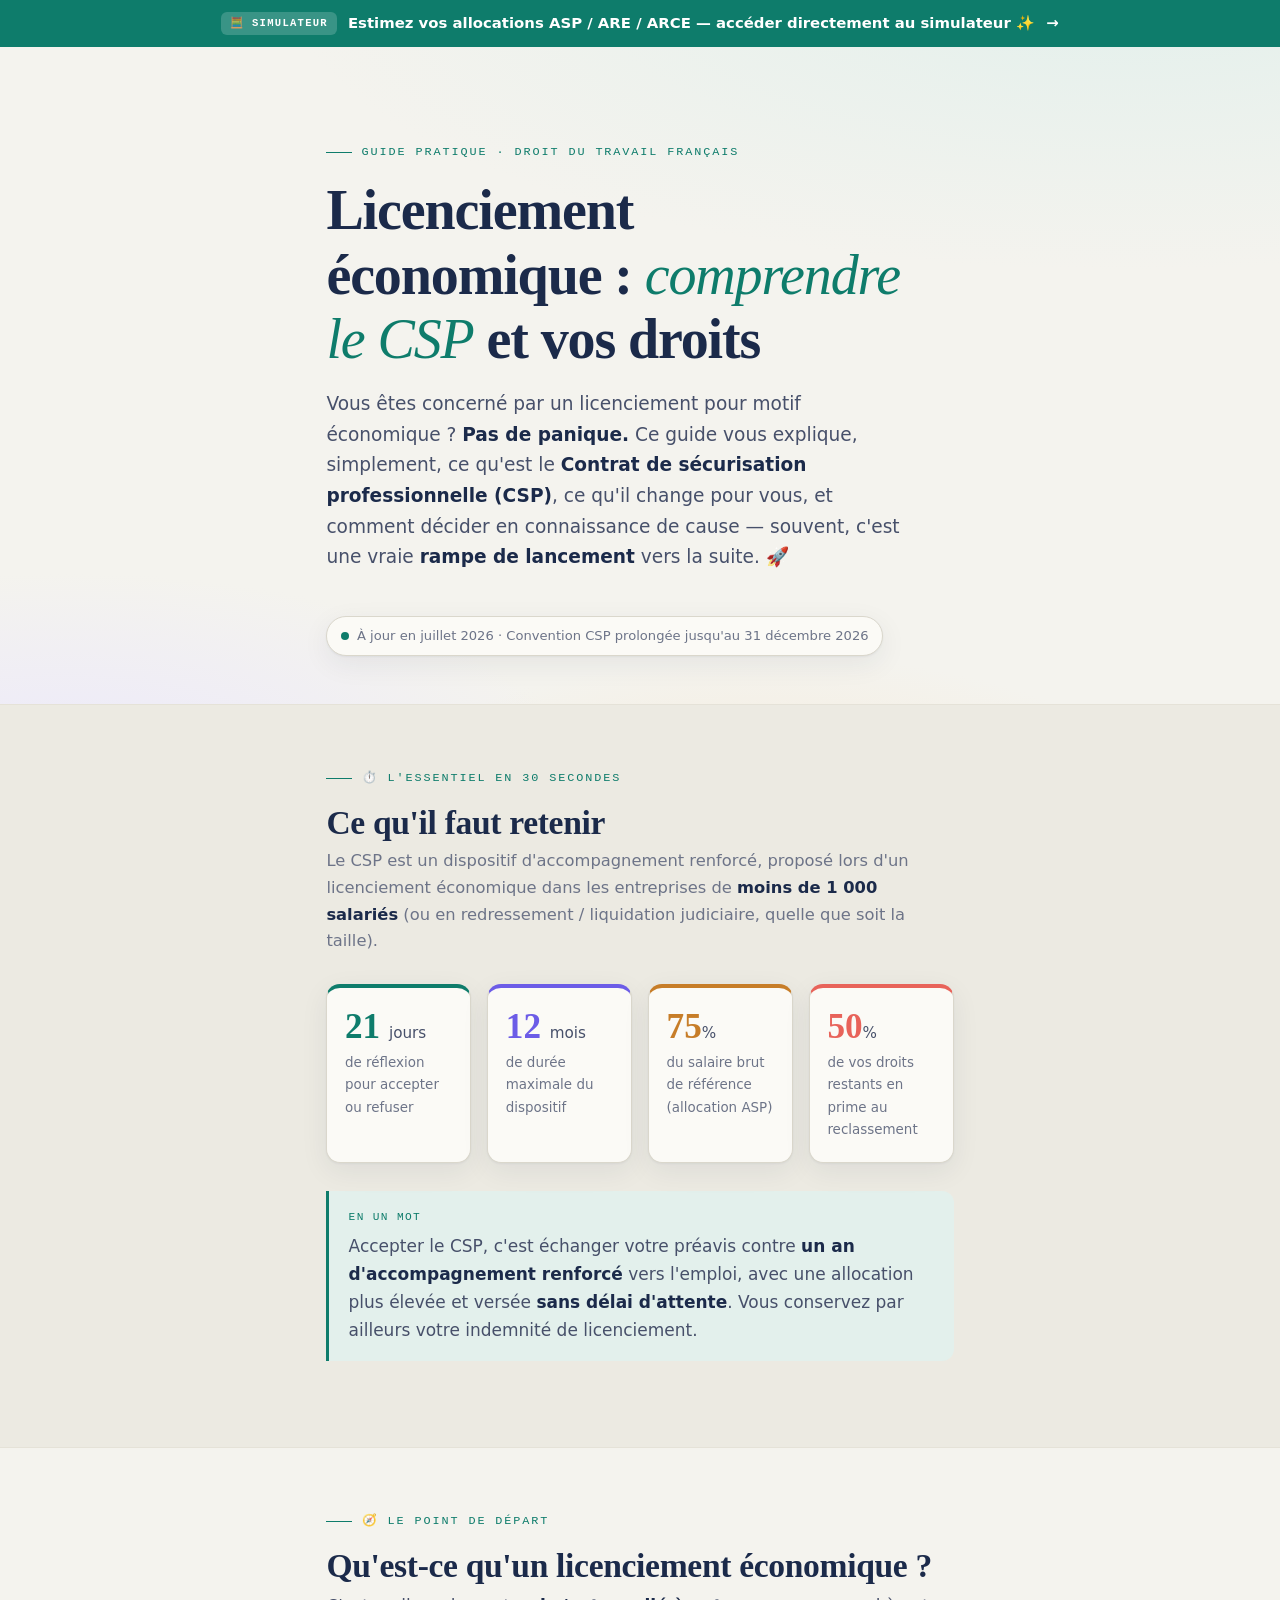
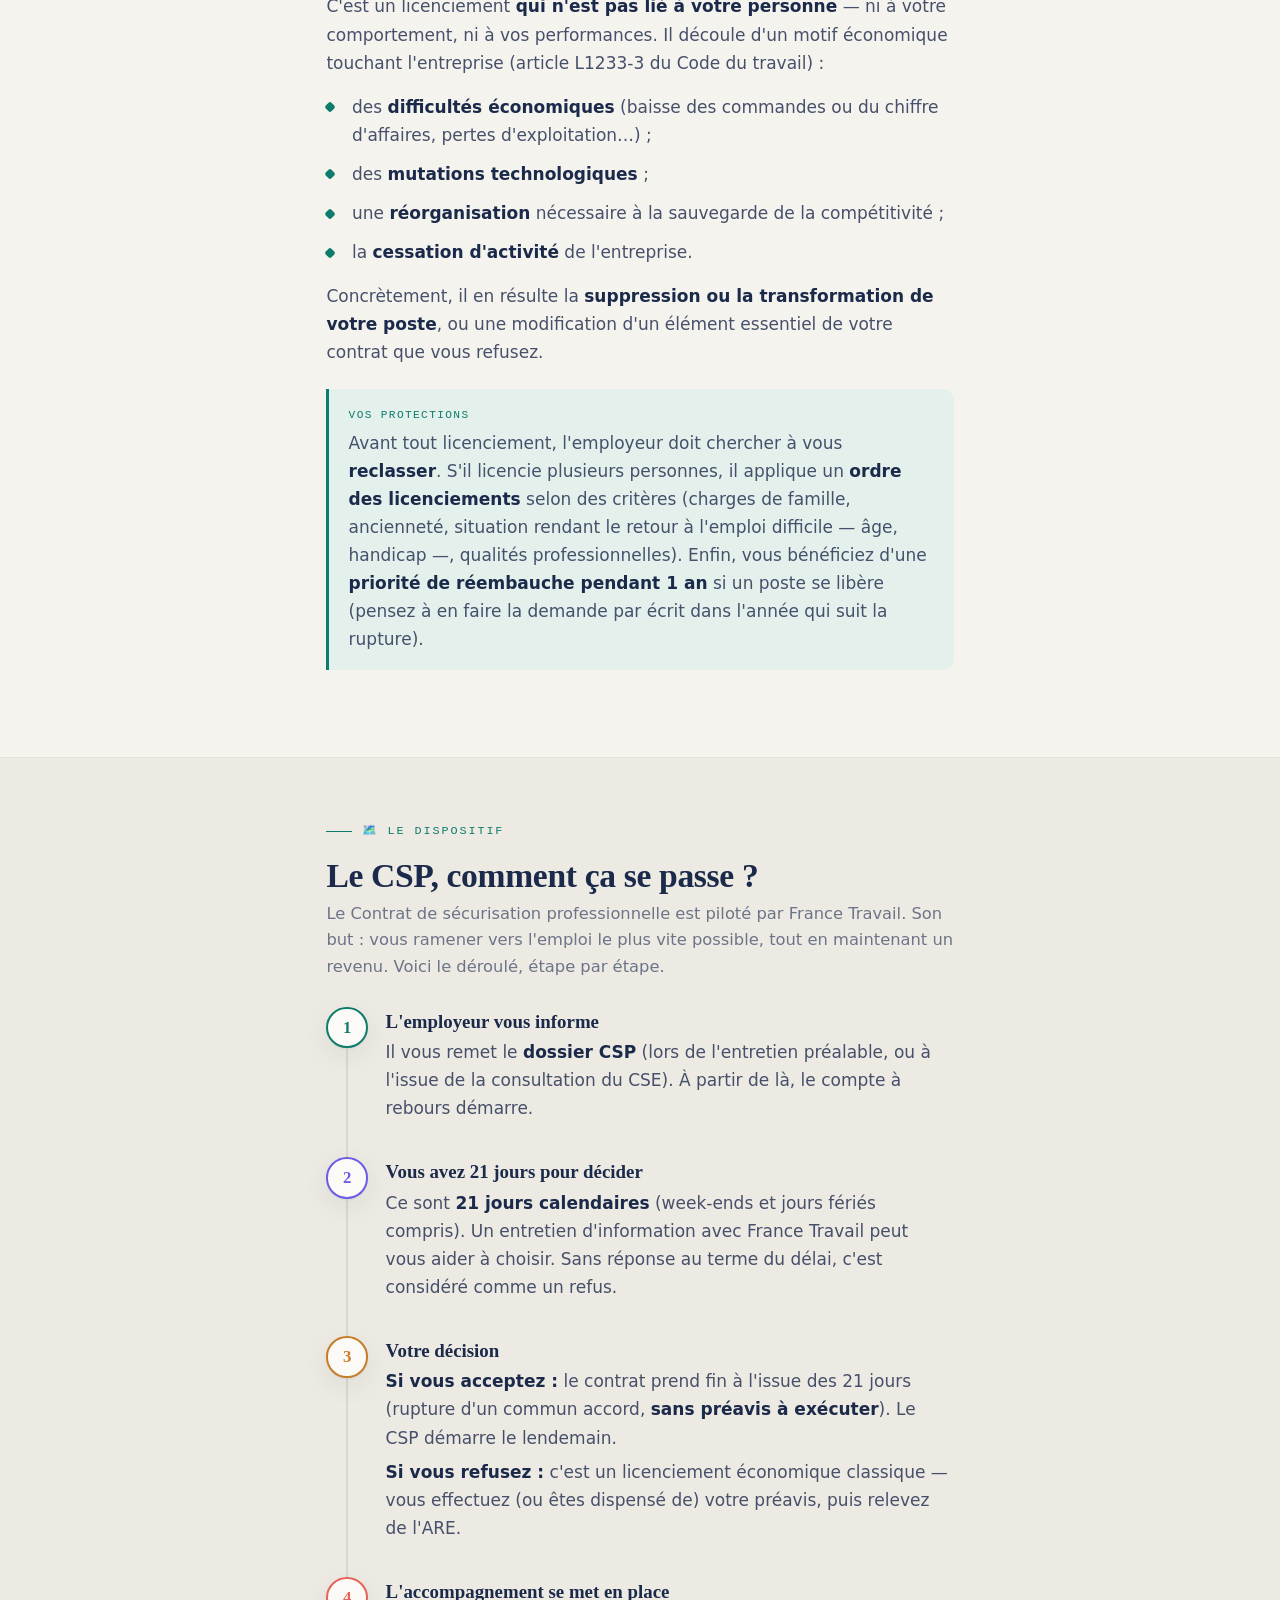
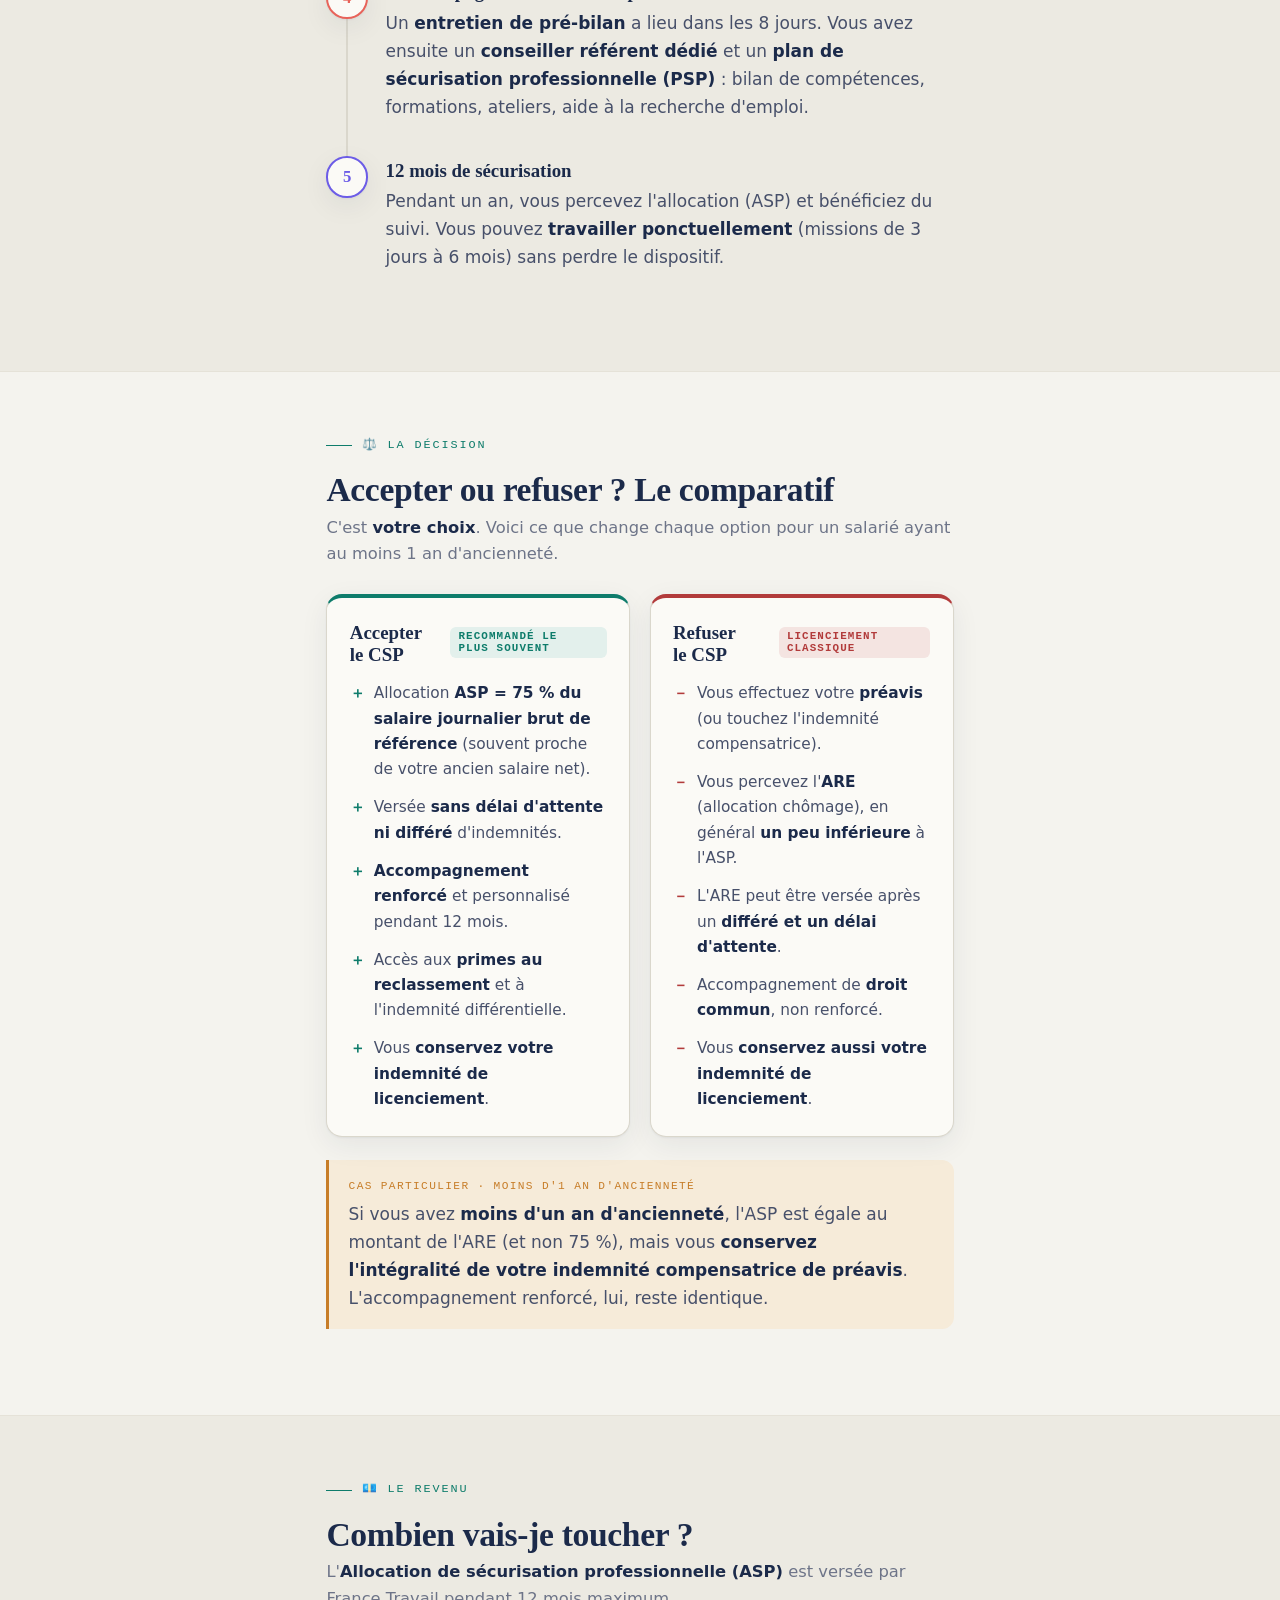
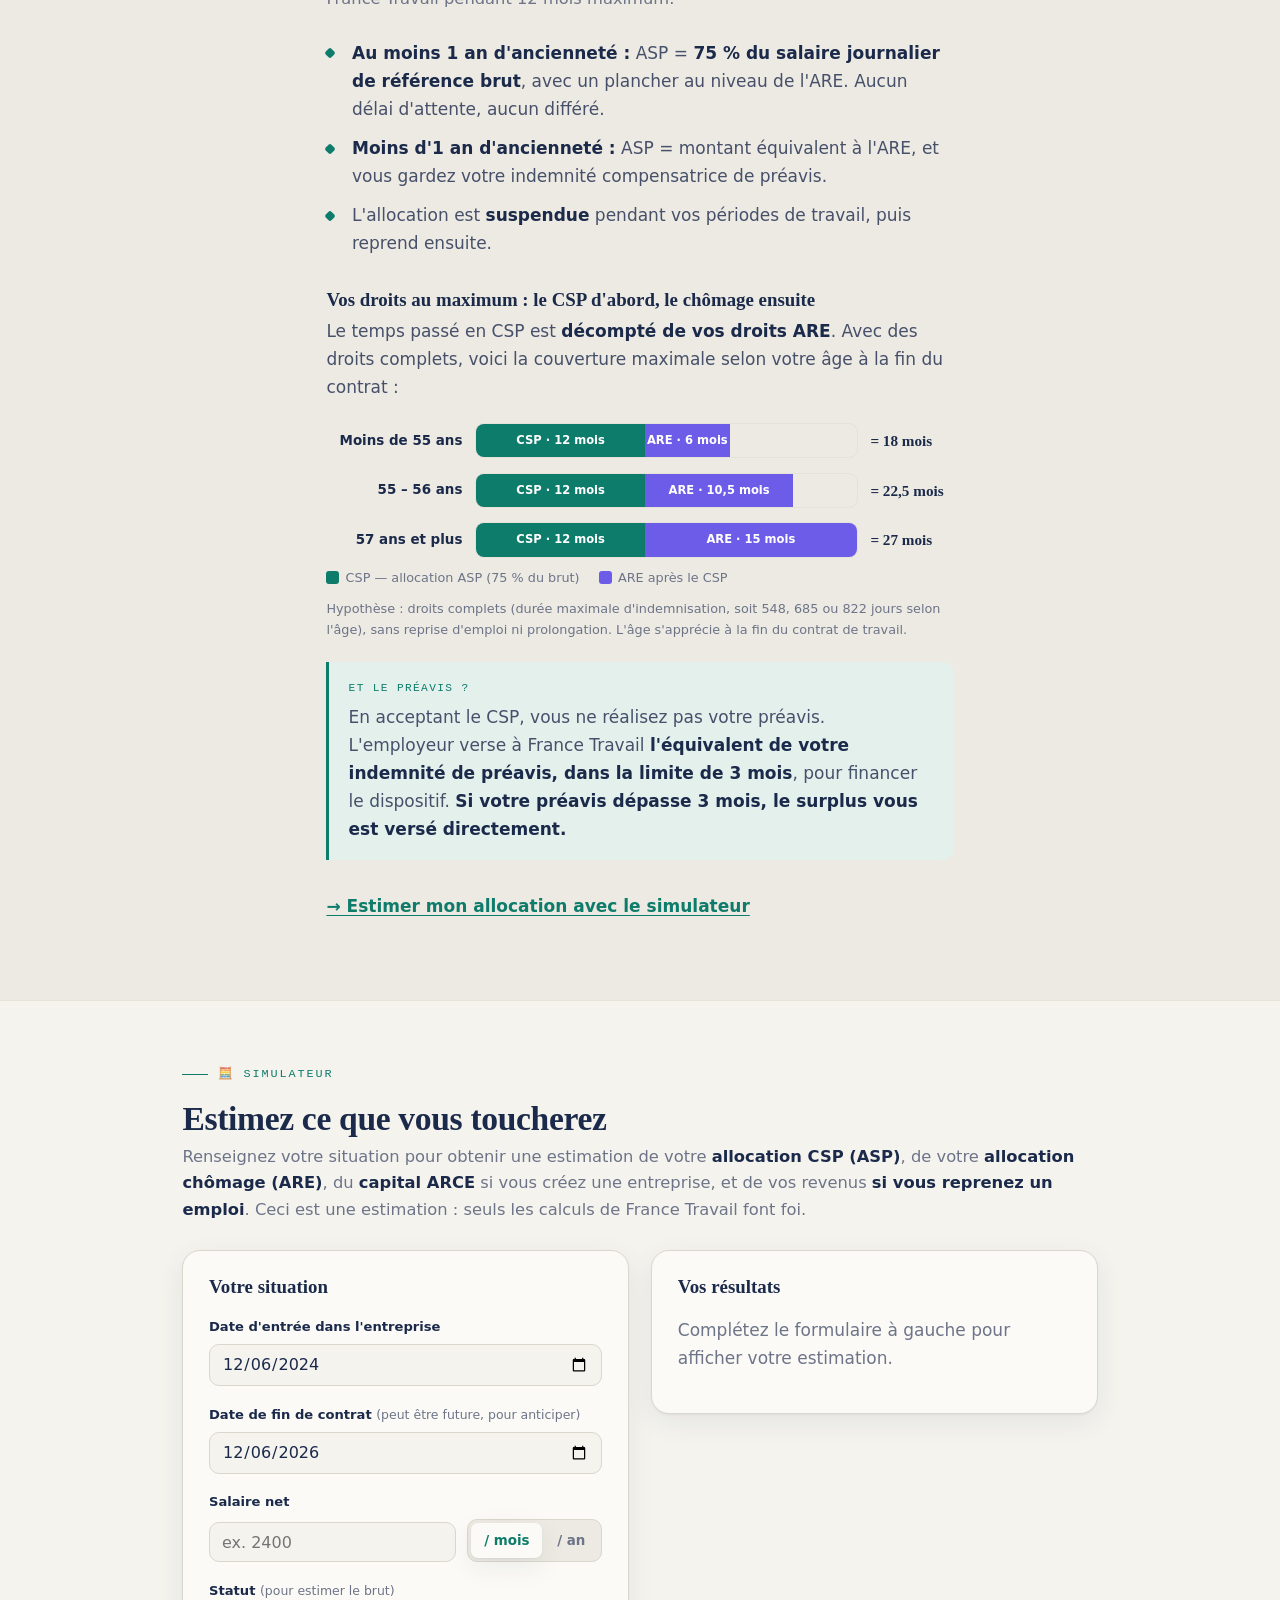
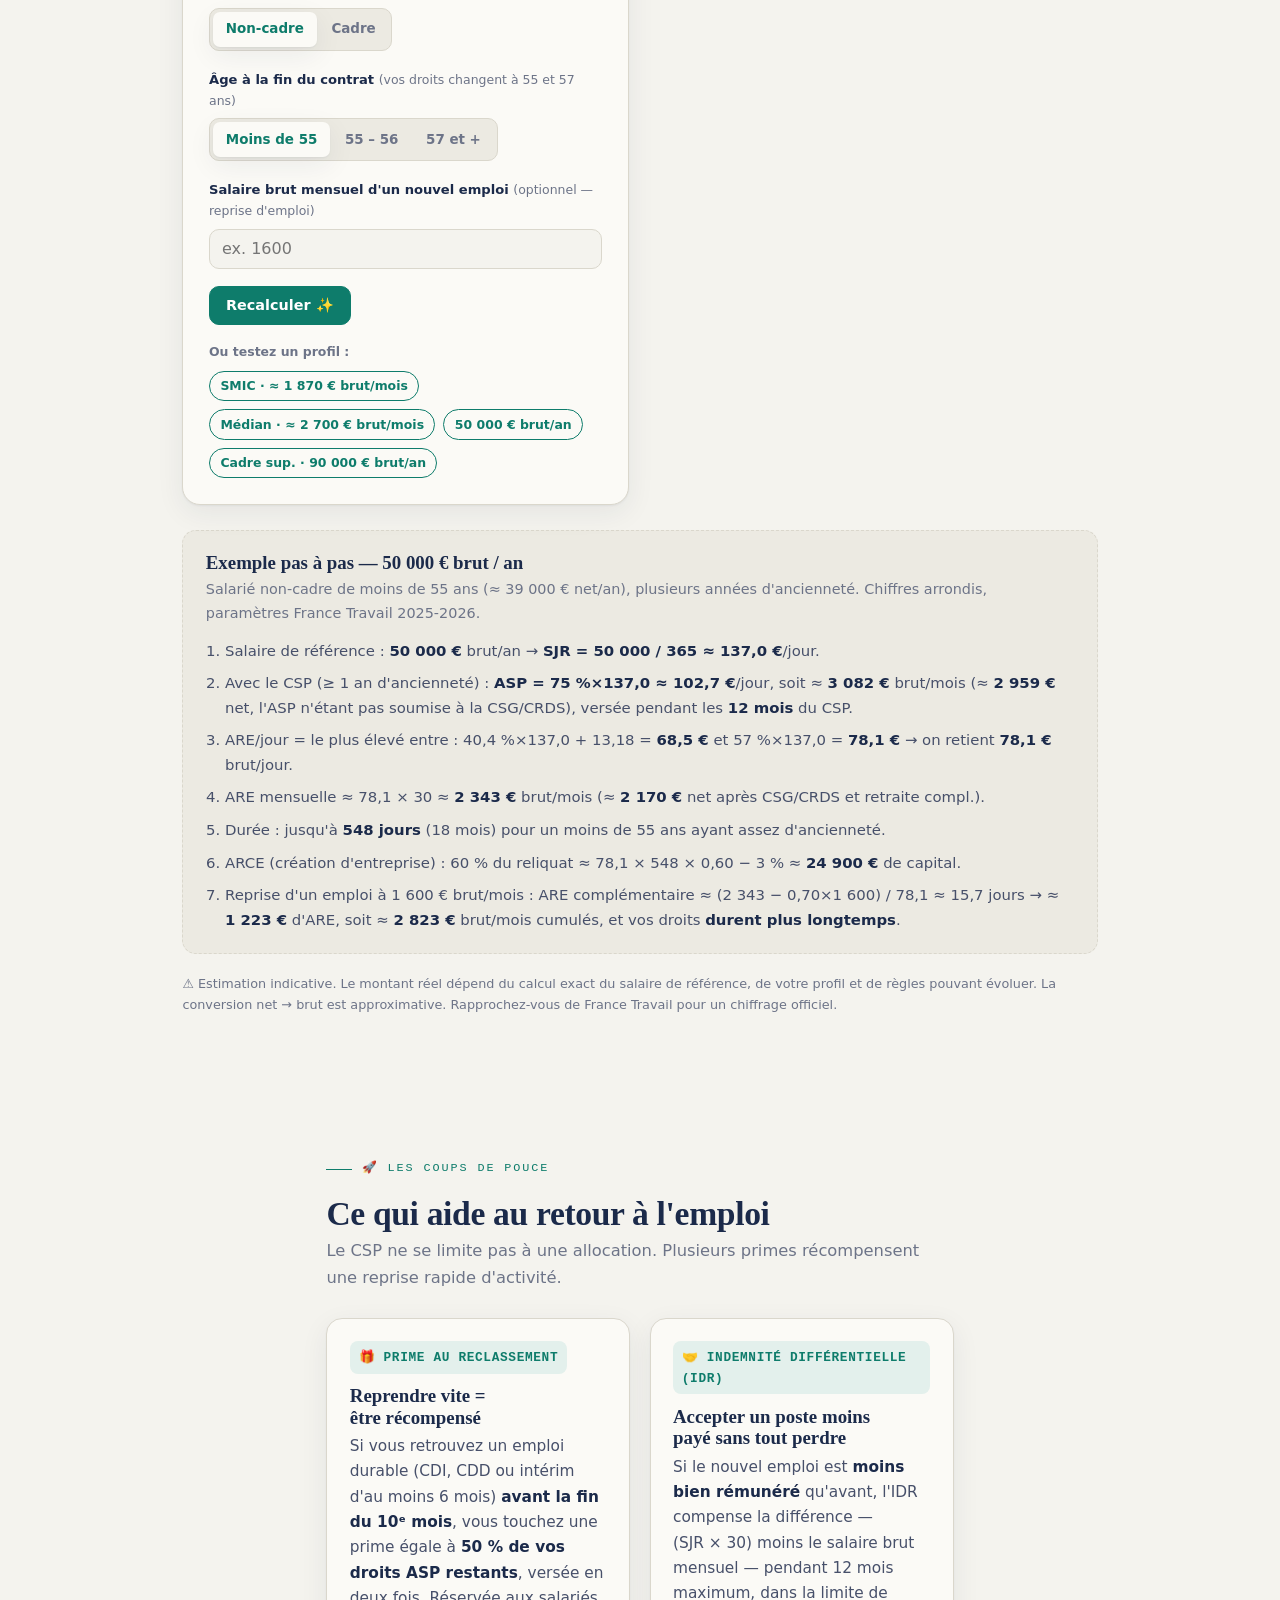
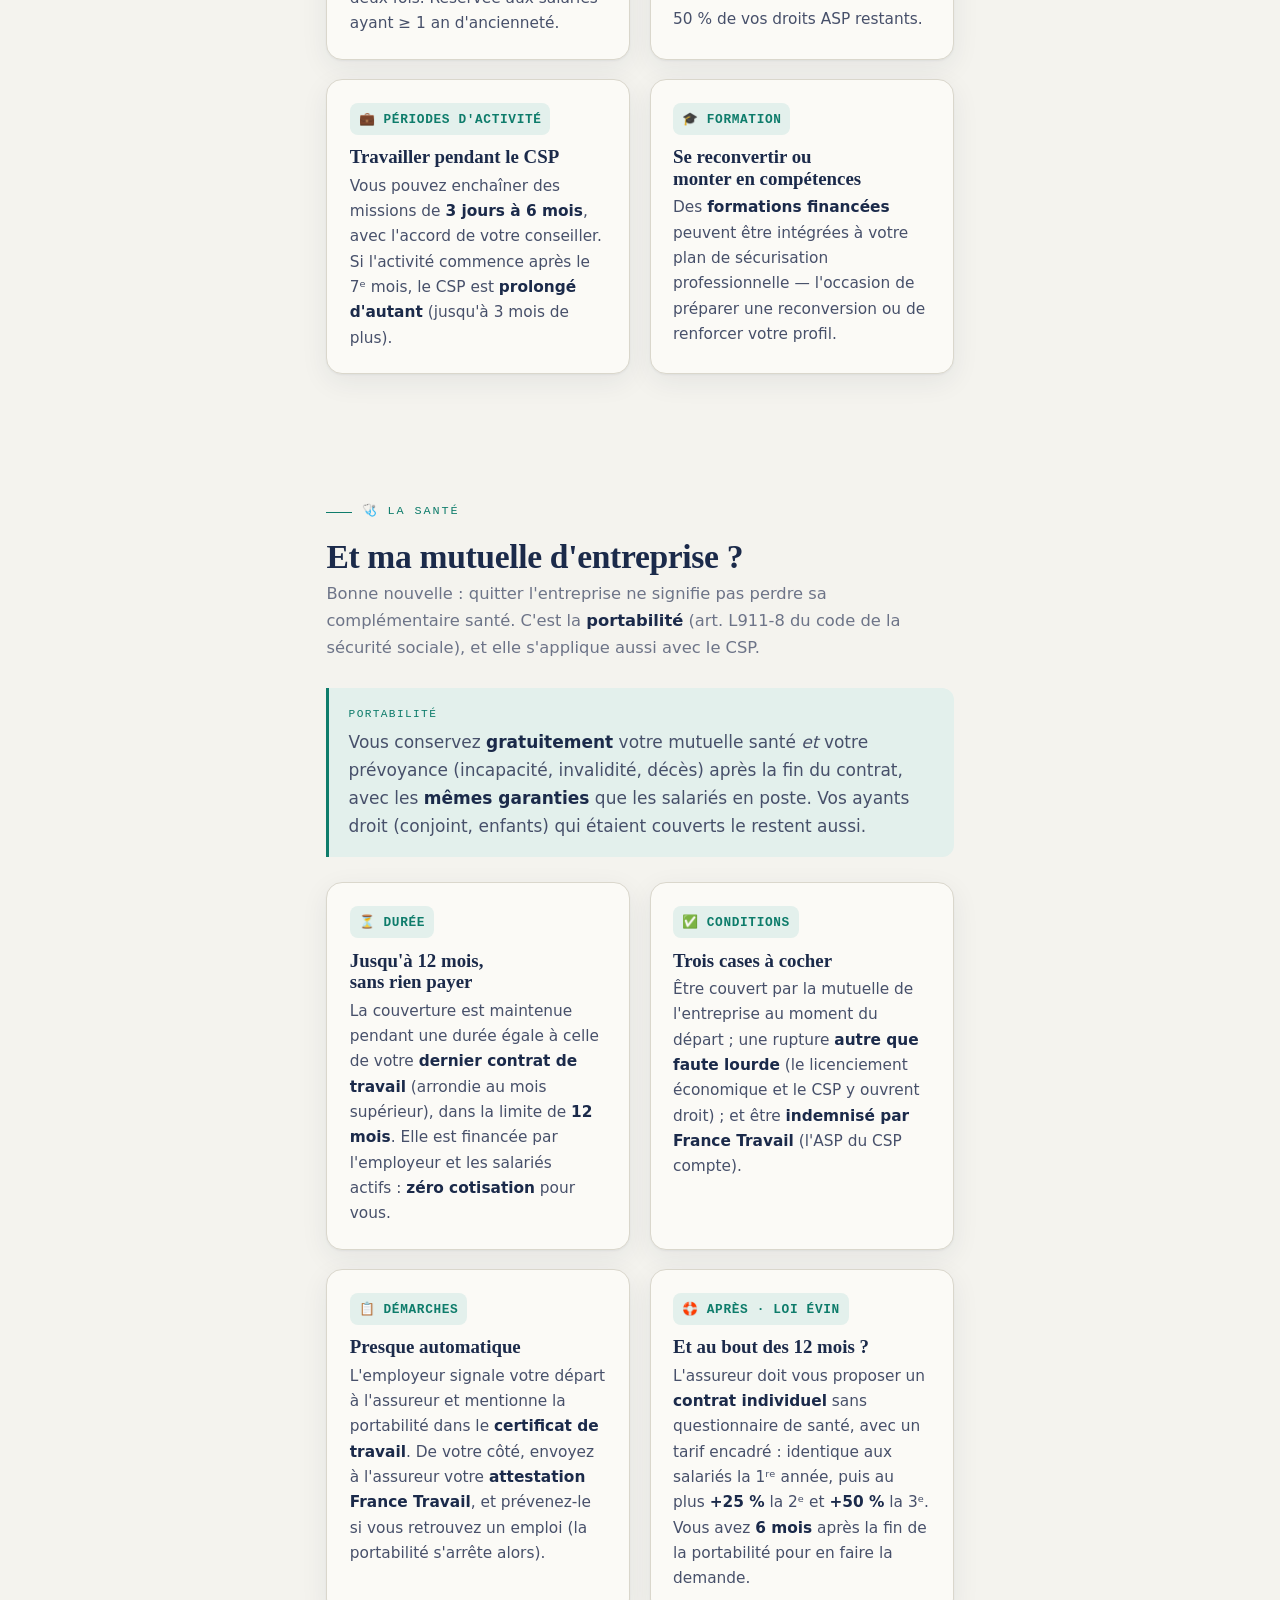
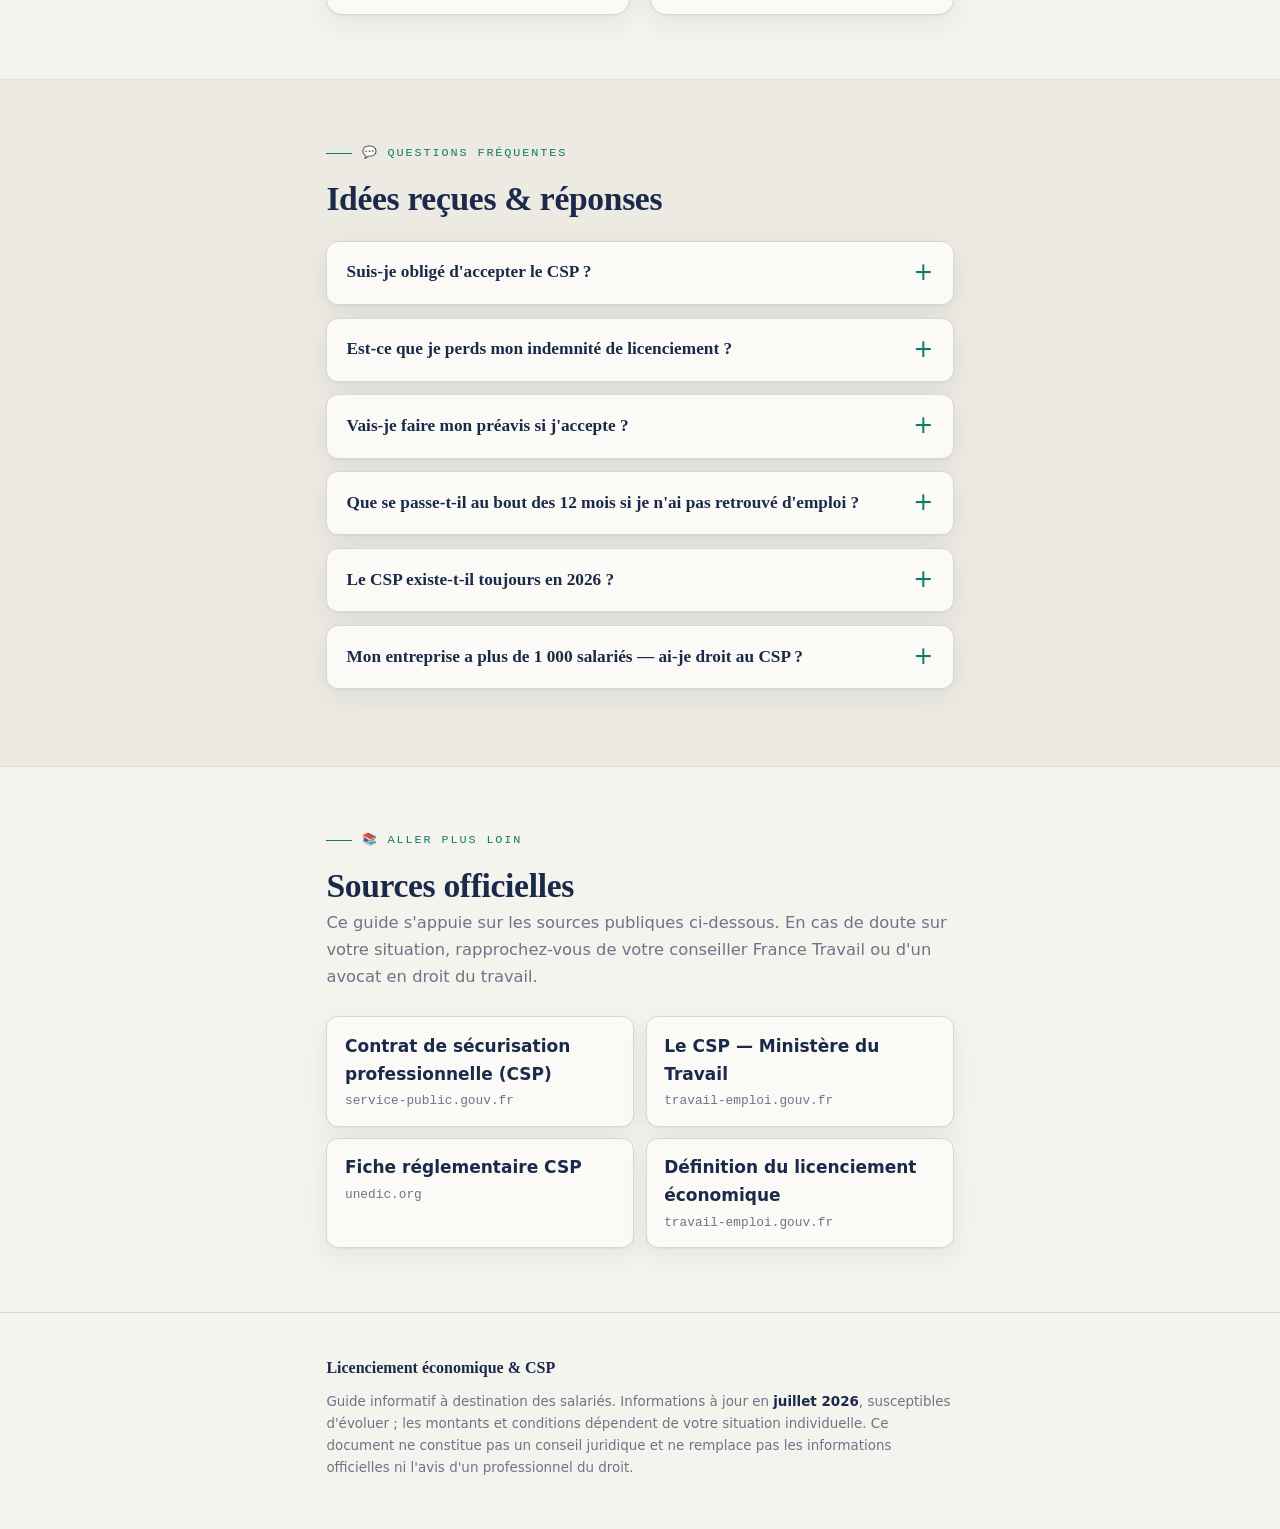
==== index.html @ a8ee0f03 "Mobile version, vertical frieze, age toggle, and input persistence - Proper document skeleton: docty" ====
<!doctype html>
<html lang="fr">
<head>
<meta charset="utf-8">
<meta name="viewport" content="width=device-width, initial-scale=1">
<title>Licenciement économique &amp; CSP — comprendre vos droits, avec simulateur</title>
<meta name="description" content="Guide pratique du licenciement économique et du Contrat de sécurisation professionnelle (CSP) : allocation ASP, ARE, ARCE, mutuelle, aides au reclassement — avec un simulateur gratuit.">
<link rel="icon" href="data:image/svg+xml,<svg xmlns=%22http://www.w3.org/2000/svg%22 viewBox=%220 0 100 100%22><text y=%22.9em%22 font-size=%2290%22>🧭</text></svg>">
<style>
  :root {
    color-scheme: light dark;
    --paper:      #F4F3EE;
    --band:       #ECEAE2;
    --surface:    #FBFAF6;
    --ink:        #1B2A4A;
    --ink-soft:   #47506A;
    --muted:      #6D7488;
    --line:       #DAD7CC;
    --line-soft:  #E5E2D8;
    --teal:       #0E7C6B;
    --teal-tint:  #E3F0EC;
    --amber:      #C77D28;
    --amber-tint: #F6EBD9;
    --red:        #B23B3B;
    --red-tint:   #F4E4E1;
    --violet:     #6C5CE7;
    --violet-tint:#ECE9FB;
    --coral:      #E8635A;
    --coral-tint: #FBE7E3;
    --shadow:     0 1px 2px rgba(27,42,74,.05), 0 8px 28px rgba(27,42,74,.07);

    --serif: Georgia, "Iowan Old Style", "Palatino Linotype", "Times New Roman", serif;
    --sans:  system-ui, -apple-system, "Segoe UI", Roboto, Helvetica, Arial, sans-serif;
    --mono:  ui-monospace, "SF Mono", "Cascadia Mono", "Roboto Mono", Menlo, Consolas, monospace;

    --measure: 42rem;
    --wide: 60rem;
  }

  @media (prefers-color-scheme: dark) {
    :root {
      --paper:      #0F141D;
      --band:       #141B26;
      --surface:    #182231;
      --ink:        #ECEEF3;
      --ink-soft:   #B9C0CE;
      --muted:      #8A93A6;
      --line:       #29323F;
      --line-soft:  #222A36;
      --teal:       #45B8A2;
      --teal-tint:  #12241F;
      --amber:      #E0A24A;
      --amber-tint: #2A2114;
      --red:        #E07B72;
      --red-tint:   #2A1817;
      --violet:     #9D8FF2;
      --violet-tint:#221E33;
      --coral:      #F08A80;
      --coral-tint: #2E1A18;
      --shadow:     0 1px 2px rgba(0,0,0,.3), 0 10px 30px rgba(0,0,0,.35);
    }
  }
  :root[data-theme="light"] {
    color-scheme: light;
    --paper:#F4F3EE; --band:#ECEAE2; --surface:#FBFAF6;
    --ink:#1B2A4A; --ink-soft:#47506A; --muted:#6D7488;
    --line:#DAD7CC; --line-soft:#E5E2D8;
    --teal:#0E7C6B; --teal-tint:#E3F0EC;
    --amber:#C77D28; --amber-tint:#F6EBD9;
    --red:#B23B3B; --red-tint:#F4E4E1;
    --violet:#6C5CE7; --violet-tint:#ECE9FB;
    --coral:#E8635A; --coral-tint:#FBE7E3;
    --shadow:0 1px 2px rgba(27,42,74,.05), 0 8px 28px rgba(27,42,74,.07);
  }
  :root[data-theme="dark"] {
    color-scheme: dark;
    --paper:#0F141D; --band:#141B26; --surface:#182231;
    --ink:#ECEEF3; --ink-soft:#B9C0CE; --muted:#8A93A6;
    --line:#29323F; --line-soft:#222A36;
    --teal:#45B8A2; --teal-tint:#12241F;
    --amber:#E0A24A; --amber-tint:#2A2114;
    --red:#E07B72; --red-tint:#2A1817;
    --violet:#9D8FF2; --violet-tint:#221E33;
    --coral:#F08A80; --coral-tint:#2E1A18;
    --shadow:0 1px 2px rgba(0,0,0,.3), 0 10px 30px rgba(0,0,0,.35);
  }

  * { box-sizing: border-box; }
  [hidden] { display: none !important; }
  body {
    margin: 0;
    background: var(--paper);
    color: var(--ink);
    font-family: var(--sans);
    font-size: 17px;
    line-height: 1.65;
    -webkit-font-smoothing: antialiased;
    text-rendering: optimizeLegibility;
  }
  ::selection { background: var(--teal); color: #fff; }

  .wrap { max-width: var(--measure); margin-inline: auto; padding-inline: 1.4rem; }
  .wrap-wide { max-width: var(--wide); margin-inline: auto; padding-inline: 1.4rem; }

  section { padding-block: clamp(2.4rem, 6vw, 4rem); }
  .band { background: var(--band); border-block: 1px solid var(--line-soft); }

  h1, h2, h3 { font-family: var(--serif); font-weight: 600; line-height: 1.15; text-wrap: balance; color: var(--ink); }
  h2 { font-size: clamp(1.5rem, 3.6vw, 2.1rem); margin: 0 0 .4rem; letter-spacing: -.01em; }
  h3 { font-size: 1.18rem; margin: 0 0 .35rem; }
  p { margin: 0 0 1rem; color: var(--ink-soft); }
  a { color: var(--teal); text-underline-offset: 3px; text-decoration-thickness: 1px; }
  a:focus-visible, .tile:focus-visible { outline: 2px solid var(--teal); outline-offset: 3px; border-radius: 3px; }
  strong { color: var(--ink); font-weight: 650; }

  .eyebrow {
    font-family: var(--mono);
    font-size: .74rem;
    letter-spacing: .16em;
    text-transform: uppercase;
    color: var(--teal);
    margin: 0 0 1rem;
    display: flex; align-items: center; gap: .6rem;
  }
  .eyebrow::before { content: ""; width: 1.6rem; height: 1px; background: var(--teal); }
  .lede-eyebrow { justify-content: flex-start; }
  h2 + .sub { color: var(--muted); font-size: 1.02rem; margin-top: -.1rem; margin-bottom: 1.6rem; }

  /* ---------- HERO ---------- */
  header.hero {
    padding-block: clamp(3rem, 9vw, 6rem) clamp(2rem, 5vw, 3rem);
    background:
      radial-gradient(120% 80% at 88% -10%, var(--teal-tint) 0%, transparent 55%),
      radial-gradient(80% 60% at 5% 110%, var(--violet-tint) 0%, transparent 50%),
      radial-gradient(60% 50% at 60% 120%, var(--amber-tint) 0%, transparent 55%),
      var(--paper);
  }
  .hero h1 {
    font-size: clamp(2.1rem, 6.2vw, 3.5rem);
    letter-spacing: -.02em;
    margin: 0 0 1.1rem;
  }
  .hero .kicker {
    font-family: var(--serif); font-style: italic; color: var(--teal); font-weight: 400;
  }
  .hero p.intro { font-size: 1.16rem; color: var(--ink-soft); max-width: 36rem; }
  .stamp {
    display: inline-flex; align-items: center; gap: .5rem;
    margin-top: 1.7rem; padding: .5rem .85rem;
    background: var(--surface); border: 1px solid var(--line);
    border-radius: 999px; font-size: .82rem; color: var(--muted);
    box-shadow: var(--shadow);
  }
  .stamp .dot { width: .5rem; height: .5rem; border-radius: 50%; background: var(--teal); flex: none; }

  /* ---------- NUMBER TILES ---------- */
  .tiles { display: grid; grid-template-columns: repeat(4, 1fr); gap: 1rem; margin-top: 1.8rem; }
  .tile {
    background: var(--surface); border: 1px solid var(--line);
    border-radius: 14px; padding: 1.3rem 1.1rem; box-shadow: var(--shadow);
    border-top: 4px solid var(--teal);
    transition: transform .18s ease;
  }
  .tile:hover { transform: translateY(-4px) rotate(-.4deg); }
  .tiles .tile:nth-child(2) { border-top-color: var(--violet); }
  .tiles .tile:nth-child(3) { border-top-color: var(--amber); }
  .tiles .tile:nth-child(4) { border-top-color: var(--coral); }
  .tiles .tile:nth-child(2) .num { color: var(--violet); }
  .tiles .tile:nth-child(3) .num { color: var(--amber); }
  .tiles .tile:nth-child(4) .num { color: var(--coral); }
  .tile .num {
    font-family: var(--serif); font-weight: 600;
    font-size: clamp(1.7rem, 4vw, 2.2rem); color: var(--teal);
    font-variant-numeric: tabular-nums; line-height: 1;
  }
  .tile .num small { font-size: .95rem; color: var(--ink-soft); font-family: var(--sans); font-weight: 500; }
  .tile .lbl { font-size: .84rem; color: var(--muted); margin-top: .5rem; }

  /* ---------- DEFINITION / CALLOUTS ---------- */
  .callout {
    border-left: 3px solid var(--teal);
    background: var(--teal-tint);
    padding: 1.05rem 1.2rem; border-radius: 0 12px 12px 0;
    margin: 1.4rem 0;
  }
  .callout.warn { border-color: var(--amber); background: var(--amber-tint); }
  .callout p:last-child { margin-bottom: 0; }
  .callout .tag {
    font-family: var(--mono); font-size: .7rem; letter-spacing: .12em; text-transform: uppercase;
    color: var(--teal); display: block; margin-bottom: .3rem;
  }
  .callout.warn .tag { color: var(--amber); }

  ul.clean { list-style: none; padding: 0; margin: 1rem 0; display: grid; gap: .7rem; }
  ul.clean li { position: relative; padding-left: 1.6rem; color: var(--ink-soft); }
  ul.clean li::before {
    content: ""; position: absolute; left: 0; top: .62em;
    width: .5rem; height: .5rem; border-radius: 2px; background: var(--teal); transform: rotate(45deg);
  }

  /* ---------- TIMELINE ---------- */
  .timeline { display: grid; gap: 0; margin-top: 1.6rem; }
  .step {
    display: grid; grid-template-columns: 2.6rem 1fr; gap: 1.1rem;
    position: relative; padding-bottom: 1.8rem;
  }
  .step:not(:last-child)::before {
    content: ""; position: absolute; left: 1.3rem; top: 2.6rem; bottom: -.2rem;
    width: 2px; background: var(--line); transform: translateX(-1px);
  }
  .step .marker {
    width: 2.6rem; height: 2.6rem; border-radius: 50%;
    background: var(--surface); border: 2px solid var(--teal); color: var(--teal);
    display: grid; place-items: center; font-family: var(--serif); font-weight: 600; font-size: 1.05rem;
    z-index: 1; box-shadow: var(--shadow);
    transition: transform .18s ease;
  }
  .step:hover .marker { transform: scale(1.12); }
  .timeline .step:nth-child(2) .marker { border-color: var(--violet); color: var(--violet); }
  .timeline .step:nth-child(3) .marker { border-color: var(--amber); color: var(--amber); }
  .timeline .step:nth-child(4) .marker { border-color: var(--coral); color: var(--coral); }
  .timeline .step:nth-child(5) .marker { border-color: var(--violet); color: var(--violet); }
  .step .body h3 { margin-top: .25rem; }
  .step .body p { margin-bottom: .4rem; }

  /* ---------- COMPARE ---------- */
  .compare { display: grid; grid-template-columns: 1fr 1fr; gap: 1.2rem; margin-top: 1.6rem; }
  .card {
    background: var(--surface); border: 1px solid var(--line); border-radius: 16px;
    padding: 1.5rem 1.4rem; box-shadow: var(--shadow);
  }
  .card.accept { border-top: 4px solid var(--teal); }
  .card.refuse { border-top: 4px solid var(--red); }
  .card h3 { display: flex; align-items: baseline; gap: .5rem; }
  .card h3 .badge {
    font-family: var(--mono); font-size: .68rem; letter-spacing: .1em; text-transform: uppercase;
    padding: .2rem .5rem; border-radius: 6px;
  }
  .accept h3 .badge { background: var(--teal-tint); color: var(--teal); }
  .refuse h3 .badge { background: var(--red-tint); color: var(--red); }
  .card ul { list-style: none; padding: 0; margin: 1rem 0 0; display: grid; gap: .8rem; }
  .card li { position: relative; padding-left: 1.5rem; font-size: .96rem; color: var(--ink-soft); }
  .card li::before { position: absolute; left: 0; top: 0; font-weight: 700; }
  .accept li::before { content: "＋"; color: var(--teal); }
  .refuse li::before { content: "－"; color: var(--red); }

  /* ---------- BENEFIT CARDS ---------- */
  .grid2 { display: grid; grid-template-columns: 1fr 1fr; gap: 1.2rem; margin-top: 1.6rem; }
  .bcard {
    background: var(--surface); border: 1px solid var(--line); border-radius: 16px;
    padding: 1.4rem; box-shadow: var(--shadow);
    transition: transform .18s ease, border-color .18s ease;
  }
  .bcard:hover { transform: translateY(-4px); border-color: var(--teal); }
  .grid2 .bcard:nth-child(2):hover { border-color: var(--violet); }
  .grid2 .bcard:nth-child(3):hover { border-color: var(--amber); }
  .grid2 .bcard:nth-child(4):hover { border-color: var(--coral); }
  .bcard .icon {
    font-family: var(--mono); font-weight: 600; font-size: .8rem; color: var(--teal);
    background: var(--teal-tint); border-radius: 8px; padding: .35rem .55rem; display: inline-block; margin-bottom: .7rem;
    letter-spacing: .05em;
  }
  .bcard p { font-size: .96rem; margin-bottom: 0; }

  /* ---------- FAQ ---------- */
  details {
    border: 1px solid var(--line); border-radius: 12px; background: var(--surface);
    padding: 0 1.2rem; margin-bottom: .8rem; box-shadow: var(--shadow);
  }
  details[open] { border-color: var(--teal); }
  summary {
    cursor: pointer; list-style: none; padding: 1.05rem 2rem 1.05rem 0;
    font-family: var(--serif); font-size: 1.08rem; font-weight: 600; color: var(--ink);
    position: relative;
  }
  summary::-webkit-details-marker { display: none; }
  summary::after {
    content: "+"; position: absolute; right: 0; top: 50%; transform: translateY(-50%);
    font-family: var(--sans); font-weight: 400; font-size: 1.5rem; color: var(--teal); transition: transform .2s ease;
  }
  details[open] summary::after { content: "\2013"; }
  details .answer { padding-bottom: 1.1rem; }
  details .answer p:last-child { margin-bottom: 0; }

  /* ---------- SOURCES / FOOTER ---------- */
  .sources { display: grid; grid-template-columns: repeat(2, 1fr); gap: .7rem; margin-top: 1.4rem; }
  .sources a {
    display: block; padding: .9rem 1.1rem; background: var(--surface);
    border: 1px solid var(--line); border-radius: 12px; text-decoration: none; box-shadow: var(--shadow);
  }
  .sources a span.t { display: block; color: var(--ink); font-weight: 600; }
  .sources a span.u { display: block; color: var(--muted); font-size: .8rem; font-family: var(--mono); margin-top: .15rem; }
  .sources a:hover { border-color: var(--teal); }

  footer.disc { padding-block: 2.6rem; border-top: 1px solid var(--line); }
  footer.disc p { font-size: .84rem; color: var(--muted); margin-bottom: .6rem; }
  footer.disc .wordmark { font-family: var(--serif); font-weight: 600; color: var(--ink); font-size: 1rem; }

  /* ---------- SIMULATOR ---------- */
  .sim { display: grid; grid-template-columns: 1fr 1fr; gap: 1.4rem; margin-top: 1.6rem; align-items: start; }
  .sim-panel {
    background: var(--surface); border: 1px solid var(--line); border-radius: 18px;
    padding: 1.6rem; box-shadow: var(--shadow);
  }
  .sim-panel h3 { margin-bottom: 1.1rem; }
  .field { margin-bottom: 1.1rem; }
  .field > label { display: block; font-size: .82rem; font-weight: 600; color: var(--ink); margin-bottom: .4rem; }
  .field .hint { font-weight: 400; color: var(--muted); font-size: .78rem; }
  .field input[type="number"], .field input[type="date"] {
    width: 100%; padding: .6rem .75rem; font-size: 1rem; font-family: var(--sans);
    color: var(--ink); background: var(--paper); border: 1px solid var(--line);
    border-radius: 10px; -webkit-appearance: none; appearance: none;
  }
  .field input:focus-visible { outline: 2px solid var(--teal); outline-offset: 1px; border-color: var(--teal); }
  .field .ferr { display: none; color: var(--red); font-size: .8rem; font-weight: 500; margin: .35rem 0 0; }
  .field.invalid .ferr { display: block; }
  .field.invalid input[type="number"], .field.invalid input[type="date"] {
    border-color: var(--red); background: var(--red-tint);
  }
  .field.invalid > label { color: var(--red); }
  .segset { display: inline-flex; background: var(--band); border: 1px solid var(--line); border-radius: 10px; padding: 3px; gap: 2px; }
  .segset input { position: absolute; opacity: 0; pointer-events: none; }
  .segset label {
    cursor: pointer; padding: .4rem .8rem; border-radius: 7px; font-size: .84rem; font-weight: 600;
    color: var(--muted); transition: background .15s ease, color .15s ease; user-select: none;
  }
  .segset input:checked + label { background: var(--surface); color: var(--teal); box-shadow: var(--shadow); }
  .segset input:focus-visible + label { outline: 2px solid var(--teal); outline-offset: 1px; }
  .field-row { display: grid; grid-template-columns: 1fr auto; gap: .7rem; align-items: end; }
  .btn {
    font-family: var(--sans); font-weight: 600; font-size: .9rem; cursor: pointer;
    border: 1px solid var(--teal); background: var(--teal); color: #fff;
    padding: .6rem 1rem; border-radius: 10px;
    transition: transform .15s ease, box-shadow .15s ease;
  }
  .btn:hover { transform: translateY(-2px); box-shadow: var(--shadow); }
  .btn:active { transform: translateY(0) scale(.98); }
  .btn.ghost { background: transparent; color: var(--teal); }
  .btn:focus-visible { outline: 2px solid var(--teal); outline-offset: 2px; }
  .ex-group { margin-top: 1.1rem; }
  .ex-lbl { display: block; font-size: .78rem; font-weight: 600; color: var(--muted); margin-bottom: .5rem; }
  .ex-chips { display: flex; flex-wrap: wrap; gap: .5rem; }
  .ex-chip { font-size: .78rem; padding: .42rem .65rem; border-radius: 999px; }

  .result-hero {
    background: linear-gradient(180deg, var(--teal-tint), transparent);
    border: 1px solid var(--line); border-radius: 14px; padding: 1.2rem 1.3rem; margin-bottom: 1rem;
  }
  .result-hero .lbl { font-size: .82rem; color: var(--muted); }
  .result-hero .big {
    font-family: var(--serif); font-weight: 600; color: var(--teal);
    font-size: clamp(2rem, 6vw, 2.7rem); line-height: 1.05; font-variant-numeric: tabular-nums;
    margin: .1rem 0;
  }
  .result-hero .big small { font-size: 1rem; color: var(--ink-soft); font-family: var(--sans); font-weight: 500; }
  .result-hero .note { font-size: .84rem; color: var(--ink-soft); margin: 0; }
  .rows { display: grid; gap: 0; }
  .row {
    display: flex; justify-content: space-between; gap: 1rem; align-items: baseline;
    padding: .7rem 0; border-bottom: 1px solid var(--line-soft);
  }
  .row:last-child { border-bottom: 0; }
  .row .k { color: var(--ink-soft); font-size: .92rem; }
  .row .k small { display: block; color: var(--muted); font-size: .76rem; }
  .row .v { font-weight: 650; color: var(--ink); font-variant-numeric: tabular-nums; text-align: right; white-space: nowrap; }
  .row .v small { display: block; font-weight: 400; color: var(--muted); font-size: .76rem; }
  .pill {
    display: inline-block; font-family: var(--mono); font-size: .68rem; letter-spacing: .08em;
    text-transform: uppercase; padding: .18rem .5rem; border-radius: 6px; background: var(--amber-tint); color: var(--amber);
  }
  .sub-result { margin-top: 1.1rem; padding-top: 1rem; border-top: 2px solid var(--line); }
  .sub-result > .cap { font-family: var(--mono); font-size: .72rem; letter-spacing: .1em; text-transform: uppercase; color: var(--teal); display: block; margin-bottom: .5rem; }
  .example-box {
    margin-top: 1.6rem; background: var(--band); border: 1px dashed var(--line);
    border-radius: 14px; padding: 1.3rem 1.4rem;
  }
  .example-box h3 { margin-bottom: .3rem; }
  .example-box ol { margin: .8rem 0 0; padding-left: 1.2rem; display: grid; gap: .5rem; }
  .example-box li { color: var(--ink-soft); font-size: .93rem; }
  .example-box li b { color: var(--ink); font-variant-numeric: tabular-nums; }
  .disclaimer-inline { font-size: .8rem; color: var(--muted); margin-top: 1.2rem; }
  .anchor-link { display:inline-block; margin-top: .6rem; font-weight: 600; }

  /* ---------- FRISE PERSONNALISÉE ---------- */
  .frise-box {
    margin-top: 1.4rem; background: var(--surface); border: 1px solid var(--line);
    border-radius: 18px; padding: 1.6rem; box-shadow: var(--shadow);
  }
  .frise-box h3 { margin-bottom: .3rem; }
  .frise-box .fr-sub { font-size: .9rem; color: var(--muted); margin-bottom: 1.5rem; }
  .frise-v { display: grid; }
  .fv-item { display: grid; grid-template-columns: 1.6rem 1fr; gap: .8rem; align-items: center; padding: .15rem 0; }
  .fv-dot {
    width: .85rem; height: .85rem; margin: 0 auto; border-radius: 50%;
    background: var(--surface); border: 3px solid var(--teal); box-shadow: var(--shadow);
  }
  .fv-item .fv-date b { color: var(--ink); font-variant-numeric: tabular-nums; }
  .fv-item .fv-date .cap { display: block; font-size: .8rem; color: var(--muted); }
  .fv-span { display: grid; grid-template-columns: 1.6rem 1fr; gap: .8rem; }
  .fv-bar { width: 8px; margin: 0 auto; border-radius: 4px; min-height: 2.6rem; }
  .fv-span.csp .fv-bar { background: var(--teal); }
  .fv-span.are .fv-bar { background: var(--violet); }
  .fv-card { align-self: center; padding: .6rem 0; }
  .fv-card b { font-size: .95rem; }
  .fv-card .fv-amt { display: block; font-size: .88rem; color: var(--ink-soft); font-variant-numeric: tabular-nums; }
  .fv-span.csp .fv-card b { color: var(--teal); }
  .fv-span.are .fv-card b { color: var(--violet); }

  /* ---------- DROITS CHART (CSP puis ARE) ---------- */
  .droits-chart { margin: 1.4rem 0 .6rem; display: grid; gap: .9rem; }
  .dc-row { display: grid; grid-template-columns: 8.5rem 1fr 5.2rem; gap: .8rem; align-items: center; }
  .dc-age { font-size: .84rem; font-weight: 600; color: var(--ink); text-align: right; }
  .dc-bar {
    display: flex; height: 2.2rem; border-radius: 9px; overflow: hidden;
    background: var(--band); border: 1px solid var(--line-soft);
  }
  .dc-seg {
    display: flex; align-items: center; justify-content: center;
    font-size: .72rem; font-weight: 600; color: #fff; white-space: nowrap; overflow: hidden;
  }
  .dc-seg.csp { background: var(--teal); }
  .dc-seg.are { background: var(--violet); }
  .dc-total { font-family: var(--serif); font-weight: 600; color: var(--ink); font-size: .95rem; white-space: nowrap; }
  .dc-legend { display: flex; gap: 1.2rem; flex-wrap: wrap; margin-top: .3rem; font-size: .8rem; color: var(--muted); }
  .dc-legend span { display: inline-flex; align-items: center; gap: .4rem; }
  .dc-legend i { width: .8rem; height: .8rem; border-radius: 3px; display: inline-block; }
  .dc-note { font-size: .8rem; color: var(--muted); margin-top: .6rem; }
  @media (max-width: 720px) {
    .dc-row { grid-template-columns: 1fr; gap: .3rem; }
    .dc-age { text-align: left; }
    .dc-seg { font-size: .62rem; }
  }

  /* ---------- TOP BANNER ---------- */
  .sim-banner {
    display: flex; align-items: center; justify-content: center; gap: .7rem; flex-wrap: wrap;
    background: var(--teal); color: #fff;
    padding: .7rem 1.4rem; text-align: center;
    font-weight: 600; font-size: .93rem; text-decoration: none;
  }
  .sim-banner .tag {
    font-family: var(--mono); font-size: .66rem; letter-spacing: .12em; text-transform: uppercase;
    background: rgba(255,255,255,.18); padding: .2rem .55rem; border-radius: 6px;
  }
  .sim-banner .arrow { transition: transform .15s ease; }
  .sim-banner:hover .arrow { transform: translateX(4px); }
  .sim-banner:focus-visible { outline: 2px solid #fff; outline-offset: -3px; }
  @media (prefers-reduced-motion: no-preference) { html { scroll-behavior: smooth; } }

  @media (max-width: 720px) {
    .tiles { grid-template-columns: repeat(2, 1fr); }
    .compare, .grid2, .sources, .sim { grid-template-columns: 1fr; }
    .wrap, .wrap-wide { padding-inline: 1.1rem; }
    body { font-size: 16px; }
    .sim-banner { font-size: .84rem; padding: .6rem 1rem; gap: .5rem; }
    .sim-panel, .frise-box { padding: 1.2rem 1.1rem; }
    .field-row { grid-template-columns: 1fr; }
    .field-row .segset { justify-self: start; }
    #btnRecalc { width: 100%; }
    .example-box { padding: 1.1rem 1rem; }
    .card, .bcard { padding: 1.2rem 1.1rem; }
    .step { grid-template-columns: 2.2rem 1fr; gap: .8rem; }
    .step .marker { width: 2.2rem; height: 2.2rem; font-size: .9rem; }
    .step:not(:last-child)::before { left: 1.1rem; top: 2.2rem; }
    .callout { padding: .9rem 1rem; }
    .row .v { font-size: .95rem; }
  }
  @media (prefers-reduced-motion: reduce) { * { transition: none !important; } }
</style>
</head>
<body>

<a class="sim-banner" href="#simulateur">
  <span class="tag">🧮 Simulateur</span>
  <span>Estimez vos allocations ASP / ARE / ARCE — accéder directement au simulateur ✨</span>
  <span class="arrow" aria-hidden="true">&rarr;</span>
</a>

<header class="hero">
  <div class="wrap">
    <p class="eyebrow lede-eyebrow">Guide pratique · Droit du travail français</p>
    <h1>Licenciement économique&nbsp;: <span class="kicker">comprendre le CSP</span> et vos droits</h1>
    <p class="intro">Vous êtes concerné par un licenciement pour motif économique&nbsp;? <strong>Pas de panique.</strong> Ce guide vous explique, simplement, ce qu'est le <strong>Contrat de sécurisation professionnelle (CSP)</strong>, ce qu'il change pour vous, et comment décider en connaissance de cause — souvent, c'est une vraie <strong>rampe de lancement</strong> vers la suite. 🚀</p>
    <span class="stamp"><span class="dot"></span>À jour en juillet 2026 · Convention CSP prolongée jusqu'au 31 décembre 2026</span>
  </div>
</header>

<section class="band">
  <div class="wrap">
    <p class="eyebrow">⏱️ L'essentiel en 30 secondes</p>
    <h2>Ce qu'il faut retenir</h2>
    <p class="sub">Le CSP est un dispositif d'accompagnement renforcé, proposé lors d'un licenciement économique dans les entreprises de <strong>moins de 1&nbsp;000 salariés</strong> (ou en redressement / liquidation judiciaire, quelle que soit la taille).</p>
    <div class="tiles">
      <div class="tile">
        <div class="num">21 <small>jours</small></div>
        <div class="lbl">de réflexion pour accepter ou refuser</div>
      </div>
      <div class="tile">
        <div class="num">12 <small>mois</small></div>
        <div class="lbl">de durée maximale du dispositif</div>
      </div>
      <div class="tile">
        <div class="num">75<small>%</small></div>
        <div class="lbl">du salaire brut de référence (allocation ASP)</div>
      </div>
      <div class="tile">
        <div class="num">50<small>%</small></div>
        <div class="lbl">de vos droits restants en prime au reclassement</div>
      </div>
    </div>
    <div class="callout" style="margin-top:1.8rem">
      <span class="tag">En un mot</span>
      <p>Accepter le CSP, c'est échanger votre préavis contre <strong>un an d'accompagnement renforcé</strong> vers l'emploi, avec une allocation plus élevée et versée <strong>sans délai d'attente</strong>. Vous conservez par ailleurs votre indemnité de licenciement.</p>
    </div>
  </div>
</section>

<section>
  <div class="wrap">
    <p class="eyebrow">🧭 Le point de départ</p>
    <h2>Qu'est-ce qu'un licenciement économique&nbsp;?</h2>
    <p>C'est un licenciement <strong>qui n'est pas lié à votre personne</strong> — ni à votre comportement, ni à vos performances. Il découle d'un motif économique touchant l'entreprise (article L1233-3 du Code du travail)&nbsp;:</p>
    <ul class="clean">
      <li>des <strong>difficultés économiques</strong> (baisse des commandes ou du chiffre d'affaires, pertes d'exploitation…)&nbsp;;</li>
      <li>des <strong>mutations technologiques</strong>&nbsp;;</li>
      <li>une <strong>réorganisation</strong> nécessaire à la sauvegarde de la compétitivité&nbsp;;</li>
      <li>la <strong>cessation d'activité</strong> de l'entreprise.</li>
    </ul>
    <p>Concrètement, il en résulte la <strong>suppression ou la transformation de votre poste</strong>, ou une modification d'un élément essentiel de votre contrat que vous refusez.</p>
    <div class="callout">
      <span class="tag">Vos protections</span>
      <p>Avant tout licenciement, l'employeur doit chercher à vous <strong>reclasser</strong>. S'il licencie plusieurs personnes, il applique un <strong>ordre des licenciements</strong> selon des critères (charges de famille, ancienneté, situation rendant le retour à l'emploi difficile — âge, handicap —, qualités professionnelles). Enfin, vous bénéficiez d'une <strong>priorité de réembauche pendant 1 an</strong> si un poste se libère (pensez à en faire la demande par écrit dans l'année qui suit la rupture).</p>
    </div>
  </div>
</section>

<section class="band">
  <div class="wrap">
    <p class="eyebrow">🗺️ Le dispositif</p>
    <h2>Le CSP, comment ça se passe&nbsp;?</h2>
    <p class="sub">Le Contrat de sécurisation professionnelle est piloté par France&nbsp;Travail. Son but&nbsp;: vous ramener vers l'emploi le plus vite possible, tout en maintenant un revenu. Voici le déroulé, étape par étape.</p>
    <div class="timeline">
      <div class="step">
        <div class="marker">1</div>
        <div class="body">
          <h3>L'employeur vous informe</h3>
          <p>Il vous remet le <strong>dossier CSP</strong> (lors de l'entretien préalable, ou à l'issue de la consultation du CSE). À partir de là, le compte à rebours démarre.</p>
        </div>
      </div>
      <div class="step">
        <div class="marker">2</div>
        <div class="body">
          <h3>Vous avez 21 jours pour décider</h3>
          <p>Ce sont <strong>21 jours calendaires</strong> (week-ends et jours fériés compris). Un entretien d'information avec France&nbsp;Travail peut vous aider à choisir. Sans réponse au terme du délai, c'est considéré comme un refus.</p>
        </div>
      </div>
      <div class="step">
        <div class="marker">3</div>
        <div class="body">
          <h3>Votre décision</h3>
          <p><strong>Si vous acceptez&nbsp;:</strong> le contrat prend fin à l'issue des 21 jours (rupture d'un commun accord, <strong>sans préavis à exécuter</strong>). Le CSP démarre le lendemain.</p>
          <p><strong>Si vous refusez&nbsp;:</strong> c'est un licenciement économique classique — vous effectuez (ou êtes dispensé de) votre préavis, puis relevez de l'ARE.</p>
        </div>
      </div>
      <div class="step">
        <div class="marker">4</div>
        <div class="body">
          <h3>L'accompagnement se met en place</h3>
          <p>Un <strong>entretien de pré-bilan</strong> a lieu dans les 8 jours. Vous avez ensuite un <strong>conseiller référent dédié</strong> et un <strong>plan de sécurisation professionnelle (PSP)</strong>&nbsp;: bilan de compétences, formations, ateliers, aide à la recherche d'emploi.</p>
        </div>
      </div>
      <div class="step">
        <div class="marker">5</div>
        <div class="body">
          <h3>12 mois de sécurisation</h3>
          <p>Pendant un an, vous percevez l'allocation (ASP) et bénéficiez du suivi. Vous pouvez <strong>travailler ponctuellement</strong> (missions de 3 jours à 6 mois) sans perdre le dispositif.</p>
        </div>
      </div>
    </div>
  </div>
</section>

<section>
  <div class="wrap">
    <p class="eyebrow">⚖️ La décision</p>
    <h2>Accepter ou refuser&nbsp;? Le comparatif</h2>
    <p class="sub">C'est <strong>votre choix</strong>. Voici ce que change chaque option pour un salarié ayant au moins 1&nbsp;an d'ancienneté.</p>
    <div class="compare">
      <div class="card accept">
        <h3>Accepter le CSP <span class="badge">Recommandé le plus souvent</span></h3>
        <ul>
          <li>Allocation <strong>ASP = 75&nbsp;% du salaire journalier brut de référence</strong> (souvent proche de votre ancien salaire net).</li>
          <li>Versée <strong>sans délai d'attente ni différé</strong> d'indemnités.</li>
          <li><strong>Accompagnement renforcé</strong> et personnalisé pendant 12 mois.</li>
          <li>Accès aux <strong>primes au reclassement</strong> et à l'indemnité différentielle.</li>
          <li>Vous <strong>conservez votre indemnité de licenciement</strong>.</li>
        </ul>
      </div>
      <div class="card refuse">
        <h3>Refuser le CSP <span class="badge">Licenciement classique</span></h3>
        <ul>
          <li>Vous effectuez votre <strong>préavis</strong> (ou touchez l'indemnité compensatrice).</li>
          <li>Vous percevez l'<strong>ARE</strong> (allocation chômage), en général <strong>un peu inférieure</strong> à l'ASP.</li>
          <li>L'ARE peut être versée après un <strong>différé et un délai d'attente</strong>.</li>
          <li>Accompagnement de <strong>droit commun</strong>, non renforcé.</li>
          <li>Vous <strong>conservez aussi votre indemnité de licenciement</strong>.</li>
        </ul>
      </div>
    </div>
    <div class="callout warn">
      <span class="tag">Cas particulier · moins d'1 an d'ancienneté</span>
      <p>Si vous avez <strong>moins d'un an d'ancienneté</strong>, l'ASP est égale au montant de l'ARE (et non 75&nbsp;%), mais vous <strong>conservez l'intégralité de votre indemnité compensatrice de préavis</strong>. L'accompagnement renforcé, lui, reste identique.</p>
    </div>
  </div>
</section>

<section class="band">
  <div class="wrap">
    <p class="eyebrow">💶 Le revenu</p>
    <h2>Combien vais-je toucher&nbsp;?</h2>
    <p class="sub">L'<strong>Allocation de sécurisation professionnelle (ASP)</strong> est versée par France&nbsp;Travail pendant 12 mois maximum.</p>
    <ul class="clean">
      <li><strong>Au moins 1 an d'ancienneté&nbsp;:</strong> ASP = <strong>75&nbsp;% du salaire journalier de référence brut</strong>, avec un plancher au niveau de l'ARE. Aucun délai d'attente, aucun différé.</li>
      <li><strong>Moins d'1 an d'ancienneté&nbsp;:</strong> ASP = montant équivalent à l'ARE, et vous gardez votre indemnité compensatrice de préavis.</li>
      <li>L'allocation est <strong>suspendue</strong> pendant vos périodes de travail, puis reprend ensuite.</li>
    </ul>

    <h3 style="margin-top:2rem">Vos droits au maximum&nbsp;: le CSP d'abord, le chômage ensuite</h3>
    <p>Le temps passé en CSP est <strong>décompté de vos droits ARE</strong>. Avec des droits complets, voici la couverture maximale selon votre âge à la fin du contrat&nbsp;:</p>
    <div class="droits-chart" role="img" aria-label="Durée maximale d'indemnisation. Moins de 55 ans : 12 mois de CSP puis 6 mois d'ARE, soit 18 mois au total. 55 et 56 ans : 12 mois de CSP puis 10,5 mois d'ARE, soit 22,5 mois au total. 57 ans et plus : 12 mois de CSP puis 15 mois d'ARE, soit 27 mois au total.">
      <div class="dc-row">
        <div class="dc-age">Moins de 55 ans</div>
        <div class="dc-bar">
          <span class="dc-seg csp" style="width:44.4%">CSP · 12 mois</span>
          <span class="dc-seg are" style="width:22.2%">ARE · 6 mois</span>
        </div>
        <div class="dc-total">= 18 mois</div>
      </div>
      <div class="dc-row">
        <div class="dc-age">55 – 56 ans</div>
        <div class="dc-bar">
          <span class="dc-seg csp" style="width:44.4%">CSP · 12 mois</span>
          <span class="dc-seg are" style="width:38.9%">ARE · 10,5 mois</span>
        </div>
        <div class="dc-total">= 22,5 mois</div>
      </div>
      <div class="dc-row">
        <div class="dc-age">57 ans et plus</div>
        <div class="dc-bar">
          <span class="dc-seg csp" style="width:44.4%">CSP · 12 mois</span>
          <span class="dc-seg are" style="width:55.6%">ARE · 15 mois</span>
        </div>
        <div class="dc-total">= 27 mois</div>
      </div>
    </div>
    <div class="dc-legend">
      <span><i style="background:var(--teal)"></i>CSP — allocation ASP (75&nbsp;% du brut)</span>
      <span><i style="background:var(--violet)"></i>ARE après le CSP</span>
    </div>
    <p class="dc-note">Hypothèse&nbsp;: droits complets (durée maximale d'indemnisation, soit 548, 685 ou 822 jours selon l'âge), sans reprise d'emploi ni prolongation. L'âge s'apprécie à la fin du contrat de travail.</p>

    <div class="callout">
      <span class="tag">Et le préavis&nbsp;?</span>
      <p>En acceptant le CSP, vous ne réalisez pas votre préavis. L'employeur verse à France&nbsp;Travail <strong>l'équivalent de votre indemnité de préavis, dans la limite de 3 mois</strong>, pour financer le dispositif. <strong>Si votre préavis dépasse 3 mois, le surplus vous est versé directement.</strong></p>
    </div>
    <p><a class="anchor-link" href="#simulateur">→ Estimer mon allocation avec le simulateur</a></p>
  </div>
</section>

<section id="simulateur">
  <div class="wrap-wide">
    <p class="eyebrow">🧮 Simulateur</p>
    <h2>Estimez ce que vous toucherez</h2>
    <p class="sub">Renseignez votre situation pour obtenir une estimation de votre <strong>allocation CSP (ASP)</strong>, de votre <strong>allocation chômage (ARE)</strong>, du <strong>capital ARCE</strong> si vous créez une entreprise, et de vos revenus <strong>si vous reprenez un emploi</strong>. Ceci est une estimation&nbsp;: seuls les calculs de France&nbsp;Travail font foi.</p>

    <div class="sim">
      <div class="sim-panel">
        <h3>Votre situation</h3>

        <div class="field">
          <label for="dateEntree">Date d'entrée dans l'entreprise</label>
          <input type="date" id="dateEntree" aria-describedby="errDateEntree" />
          <p class="ferr" id="errDateEntree">Indiquez votre date d'entrée dans l'entreprise.</p>
        </div>

        <div class="field">
          <label for="dateFin">Date de fin de contrat <span class="hint">(peut être future, pour anticiper)</span></label>
          <input type="date" id="dateFin" aria-describedby="errDateFin" />
          <p class="ferr" id="errDateFin">La date de fin doit être postérieure à la date d'entrée.</p>
        </div>

        <div class="field">
          <label for="salaire">Salaire net</label>
          <div class="field-row">
            <input type="number" id="salaire" min="0" step="100" inputmode="numeric" placeholder="ex. 2400" aria-describedby="errSalaire" />
            <div class="segset" role="group" aria-label="Périodicité du salaire">
              <input type="radio" name="periode" id="perMois" value="mois" checked />
              <label for="perMois">/ mois</label>
              <input type="radio" name="periode" id="perAn" value="an" />
              <label for="perAn">/ an</label>
            </div>
          </div>
          <p class="ferr" id="errSalaire">Indiquez votre salaire net (supérieur à 0).</p>
        </div>

        <div class="field">
          <label>Statut <span class="hint">(pour estimer le brut)</span></label>
          <div class="segset" role="group" aria-label="Statut">
            <input type="radio" name="statut" id="stNonCadre" value="noncadre" checked />
            <label for="stNonCadre">Non-cadre</label>
            <input type="radio" name="statut" id="stCadre" value="cadre" />
            <label for="stCadre">Cadre</label>
          </div>
        </div>

        <div class="field">
          <label>Âge à la fin du contrat <span class="hint">(vos droits changent à 55 et 57 ans)</span></label>
          <div class="segset" role="group" aria-label="Âge à la fin du contrat">
            <input type="radio" name="trancheAge" id="ageM55" value="50" checked />
            <label for="ageM55">Moins de 55</label>
            <input type="radio" name="trancheAge" id="age5556" value="55" />
            <label for="age5556">55 – 56</label>
            <input type="radio" name="trancheAge" id="age57" value="57" />
            <label for="age57">57 et +</label>
          </div>
        </div>

        <div class="field">
          <label for="salaireRepris">Salaire brut mensuel d'un nouvel emploi <span class="hint">(optionnel — reprise d'emploi)</span></label>
          <input type="number" id="salaireRepris" min="0" step="100" inputmode="numeric" placeholder="ex. 1600" />
        </div>

        <button type="button" class="btn" id="btnRecalc">Recalculer ✨</button>

        <div class="ex-group">
          <span class="ex-lbl">Ou testez un profil&nbsp;:</span>
          <div class="ex-chips">
            <button type="button" class="btn ghost ex-chip" data-ex="0">SMIC · ≈ 1 870 € brut/mois</button>
            <button type="button" class="btn ghost ex-chip" data-ex="1">Médian · ≈ 2 700 € brut/mois</button>
            <button type="button" class="btn ghost ex-chip" data-ex="2">50 000 € brut/an</button>
            <button type="button" class="btn ghost ex-chip" data-ex="3">Cadre sup. · 90 000 € brut/an</button>
          </div>
        </div>
      </div>

      <div class="sim-panel" id="resultPanel" aria-live="polite">
        <div id="resultEmpty">
          <h3>Vos résultats</h3>
          <p style="color:var(--muted)">Complétez le formulaire à gauche pour afficher votre estimation.</p>
        </div>

        <div id="resultIneligible" hidden>
          <h3>Vos résultats</h3>
          <div class="callout warn" style="margin:1rem 0 0">
            <span class="tag">Attention</span>
            <p id="inelMsg"></p>
          </div>
        </div>

        <div id="resultContent" hidden>
          <div class="result-hero">
            <div class="lbl">Pendant le CSP — allocation ASP (si vous acceptez)</div>
            <div class="big"><span id="rAspMoisNet">—</span> <small>€ net / mois</small></div>
            <p class="note" id="rAspNote">75 % du brut de référence · versée pendant le CSP, sans délai</p>
          </div>

          <div class="result-hero">
            <div class="lbl">ARE — si vous refusez le CSP (ou après le CSP)</div>
            <div class="big"><span id="rAreMoisNet">—</span> <small>€ net / mois</small></div>
            <p class="note"><span id="rAreMoisBrut">—</span> € brut/mois · <span id="rAreJour">—</span> € brut/jour</p>
          </div>

          <div class="rows">
            <div class="row">
              <div class="k">Salaire journalier de référence (SJR)<small id="rSjrNote">estimé à partir du brut</small></div>
              <div class="v"><span id="rSjr">—</span> €</div>
            </div>
            <div class="row">
              <div class="k">Durée ASP pendant le CSP<small>12 mois max, dans la limite de vos droits</small></div>
              <div class="v"><span id="rAspDureeMois">—</span> mois</div>
            </div>
            <div class="row">
              <div class="k">Droits ARE restants après le CSP<small>si vous n'avez pas retrouvé d'emploi</small></div>
              <div class="v"><span id="rApresCsp">—</span></div>
            </div>
            <div class="row">
              <div class="k">Durée d'indemnisation ARE<small id="rDureeNote">selon vos droits</small></div>
              <div class="v"><span id="rDureeMois">—</span> mois<small><span id="rDureeJours">—</span> jours</small></div>
            </div>
            <div class="row">
              <div class="k">Montant total sur la période<small>hors reprise d'emploi</small></div>
              <div class="v"><span id="rTotal">—</span> €<small>net estimé</small></div>
            </div>
            <div class="row" id="rowDegressif" hidden>
              <div class="k">Dégressivité <span class="pill">−30 % au 7ᵉ mois</span><small>SJR élevé, moins de 55 ans</small></div>
              <div class="v"><span id="rAreDegressif">—</span> €<small>net/mois ensuite</small></div>
            </div>
          </div>

          <div class="sub-result">
            <span class="cap">Option création d'entreprise — ARCE</span>
            <div class="rows">
              <div class="row">
                <div class="k">Capital versé (60 % des droits)<small>en 2 fois, −3 % retraite compl.</small></div>
                <div class="v"><span id="rArce">—</span> €</div>
              </div>
              <div class="row">
                <div class="k">Il vous reste ensuite<small>40 % des droits ARE réactivables</small></div>
                <div class="v"><span id="rArceReste">—</span> €</div>
              </div>
            </div>
          </div>

          <div class="sub-result" id="repriseBlock" hidden>
            <span class="cap">Si vous reprenez un emploi moins payé</span>
            <div class="rows">
              <div class="row">
                <div class="k">Revenu total mensuel<small>salaire + ARE cumulés</small></div>
                <div class="v"><span id="rRepriseTotal">—</span> €<small>brut estimé</small></div>
              </div>
              <div class="row">
                <div class="k">ARE versée en complément<small>par mois travaillé</small></div>
                <div class="v"><span id="rRepriseAre">—</span> €</div>
              </div>
              <div class="row">
                <div class="k">Vos droits durent alors<small>les jours non versés sont reportés</small></div>
                <div class="v"><span id="rRepriseDuree">—</span></div>
              </div>
            </div>
          </div>
        </div>
      </div>
    </div>

    <div class="frise-box" id="friseBlock" hidden>
      <h3>📅 De la fin du contrat à la fin de vos droits</h3>
      <p class="fr-sub">Chronologie estimée à partir de vos informations&nbsp;: le CSP d'abord, puis le solde de vos droits ARE.</p>
      <div class="frise-v">
        <div class="fv-item">
          <span class="fv-dot"></span>
          <div class="fv-date"><b id="fvD0">—</b><span class="cap">fin du contrat de travail — le CSP démarre le lendemain</span></div>
        </div>
        <div class="fv-span csp">
          <span class="fv-bar" id="fvBarCsp"></span>
          <div class="fv-card"><b>CSP — allocation ASP</b><span class="fv-amt" id="fvCspInfo">—</span></div>
        </div>
        <div class="fv-item" id="fvMid">
          <span class="fv-dot"></span>
          <div class="fv-date"><b id="fvD1">—</b><span class="cap">fin du CSP — bascule vers l'ARE, sans démarche complexe</span></div>
        </div>
        <div class="fv-span are" id="fvSpanAre">
          <span class="fv-bar" id="fvBarAre"></span>
          <div class="fv-card"><b>Chômage — allocation ARE</b><span class="fv-amt" id="fvAreInfo">—</span></div>
        </div>
        <div class="fv-item">
          <span class="fv-dot"></span>
          <div class="fv-date"><b id="fvD2">—</b><span class="cap" id="fvD2Lbl">fin des droits ARE</span></div>
        </div>
      </div>
    </div>

    <div class="example-box">
      <h3>Exemple pas à pas — 50 000 € brut / an</h3>
      <p style="color:var(--muted);font-size:.9rem;margin:0">Salarié non-cadre de moins de 55 ans (≈ 39 000 € net/an), plusieurs années d'ancienneté. Chiffres arrondis, paramètres France&nbsp;Travail 2025-2026.</p>
      <ol>
        <li>Salaire de référence&nbsp;: <b>50 000 €</b> brut/an → <b>SJR = 50 000 / 365 ≈ 137,0 €</b>/jour.</li>
        <li>Avec le CSP (≥ 1 an d'ancienneté)&nbsp;: <b>ASP = 75 %×137,0 ≈ 102,7 €</b>/jour, soit ≈ <b>3 082 €</b> brut/mois (≈ <b>2 959 €</b> net, l'ASP n'étant pas soumise à la CSG/CRDS), versée pendant les <b>12 mois</b> du CSP.</li>
        <li>ARE/jour = le plus élevé entre&nbsp;: 40,4 %×137,0 + 13,18 = <b>68,5 €</b> et 57 %×137,0 = <b>78,1 €</b> → on retient <b>78,1 €</b> brut/jour.</li>
        <li>ARE mensuelle ≈ 78,1 × 30 ≈ <b>2 343 €</b> brut/mois (≈ <b>2 170 €</b> net après CSG/CRDS et retraite compl.).</li>
        <li>Durée&nbsp;: jusqu'à <b>548 jours</b> (18 mois) pour un moins de 55 ans ayant assez d'ancienneté.</li>
        <li>ARCE (création d'entreprise)&nbsp;: 60 % du reliquat ≈ 78,1 × 548 × 0,60 − 3 % ≈ <b>24 900 €</b> de capital.</li>
        <li>Reprise d'un emploi à 1 600 € brut/mois&nbsp;: ARE complémentaire ≈ (2 343 − 0,70×1 600) / 78,1 ≈ 15,7 jours → ≈ <b>1 223 €</b> d'ARE, soit ≈ <b>2 823 €</b> brut/mois cumulés, et vos droits <b>durent plus longtemps</b>.</li>
      </ol>
    </div>

    <p class="disclaimer-inline">⚠️ Estimation indicative. Le montant réel dépend du calcul exact du salaire de référence, de votre profil et de règles pouvant évoluer. La conversion net → brut est approximative. Rapprochez-vous de France&nbsp;Travail pour un chiffrage officiel.</p>
  </div>
</section>

<section>
  <div class="wrap">
    <p class="eyebrow">🚀 Les coups de pouce</p>
    <h2>Ce qui aide au retour à l'emploi</h2>
    <p class="sub">Le CSP ne se limite pas à une allocation. Plusieurs primes récompensent une reprise rapide d'activité.</p>
    <div class="grid2">
      <div class="bcard">
        <span class="icon">🎁 PRIME AU RECLASSEMENT</span>
        <h3>Reprendre vite&nbsp;= être récompensé</h3>
        <p>Si vous retrouvez un emploi durable (CDI, CDD ou intérim d'au moins 6 mois) <strong>avant la fin du 10ᵉ mois</strong>, vous touchez une prime égale à <strong>50&nbsp;% de vos droits ASP restants</strong>, versée en deux fois. Réservée aux salariés ayant ≥&nbsp;1 an d'ancienneté.</p>
      </div>
      <div class="bcard">
        <span class="icon">🤝 INDEMNITÉ DIFFÉRENTIELLE (IDR)</span>
        <h3>Accepter un poste moins payé sans tout perdre</h3>
        <p>Si le nouvel emploi est <strong>moins bien rémunéré</strong> qu'avant, l'IDR compense la différence — (SJR&nbsp;×&nbsp;30) moins le salaire brut mensuel — pendant 12 mois maximum, dans la limite de 50&nbsp;% de vos droits ASP restants.</p>
      </div>
      <div class="bcard">
        <span class="icon">💼 PÉRIODES D'ACTIVITÉ</span>
        <h3>Travailler pendant le CSP</h3>
        <p>Vous pouvez enchaîner des missions de <strong>3 jours à 6 mois</strong>, avec l'accord de votre conseiller. Si l'activité commence après le 7ᵉ mois, le CSP est <strong>prolongé d'autant</strong> (jusqu'à 3 mois de plus).</p>
      </div>
      <div class="bcard">
        <span class="icon">🎓 FORMATION</span>
        <h3>Se reconvertir ou monter en compétences</h3>
        <p>Des <strong>formations financées</strong> peuvent être intégrées à votre plan de sécurisation professionnelle — l'occasion de préparer une reconversion ou de renforcer votre profil.</p>
      </div>
    </div>
  </div>
</section>

<section>
  <div class="wrap">
    <p class="eyebrow">🩺 La santé</p>
    <h2>Et ma mutuelle d'entreprise&nbsp;?</h2>
    <p class="sub">Bonne nouvelle&nbsp;: quitter l'entreprise ne signifie pas perdre sa complémentaire santé. C'est la <strong>portabilité</strong> (art. L911-8 du code de la sécurité sociale), et elle s'applique aussi avec le CSP.</p>

    <div class="callout">
      <span class="tag">Portabilité</span>
      <p>Vous conservez <strong>gratuitement</strong> votre mutuelle santé <em>et</em> votre prévoyance (incapacité, invalidité, décès) après la fin du contrat, avec les <strong>mêmes garanties</strong> que les salariés en poste. Vos ayants droit (conjoint, enfants) qui étaient couverts le restent aussi.</p>
    </div>

    <div class="grid2">
      <div class="bcard">
        <span class="icon">⏳ DURÉE</span>
        <h3>Jusqu'à 12 mois, sans rien payer</h3>
        <p>La couverture est maintenue pendant une durée égale à celle de votre <strong>dernier contrat de travail</strong> (arrondie au mois supérieur), dans la limite de <strong>12 mois</strong>. Elle est financée par l'employeur et les salariés actifs&nbsp;: <strong>zéro cotisation</strong> pour vous.</p>
      </div>
      <div class="bcard">
        <span class="icon">✅ CONDITIONS</span>
        <h3>Trois cases à cocher</h3>
        <p>Être couvert par la mutuelle de l'entreprise au moment du départ&nbsp;; une rupture <strong>autre que faute lourde</strong> (le licenciement économique et le CSP y ouvrent droit)&nbsp;; et être <strong>indemnisé par France Travail</strong> (l'ASP du CSP compte).</p>
      </div>
      <div class="bcard">
        <span class="icon">📋 DÉMARCHES</span>
        <h3>Presque automatique</h3>
        <p>L'employeur signale votre départ à l'assureur et mentionne la portabilité dans le <strong>certificat de travail</strong>. De votre côté, envoyez à l'assureur votre <strong>attestation France Travail</strong>, et prévenez-le si vous retrouvez un emploi (la portabilité s'arrête alors).</p>
      </div>
      <div class="bcard">
        <span class="icon">🛟 APRÈS · LOI ÉVIN</span>
        <h3>Et au bout des 12 mois&nbsp;?</h3>
        <p>L'assureur doit vous proposer un <strong>contrat individuel</strong> sans questionnaire de santé, avec un tarif encadré&nbsp;: identique aux salariés la 1ʳᵉ année, puis au plus <strong>+25&nbsp;%</strong> la 2ᵉ et <strong>+50&nbsp;%</strong> la 3ᵉ. Vous avez <strong>6 mois</strong> après la fin de la portabilité pour en faire la demande.</p>
      </div>
    </div>
  </div>
</section>

<section class="band">
  <div class="wrap">
    <p class="eyebrow">💬 Questions fréquentes</p>
    <h2>Idées reçues &amp; réponses</h2>
    <div style="margin-top:1.4rem">
      <details>
        <summary>Suis-je obligé d'accepter le CSP&nbsp;?</summary>
        <div class="answer"><p>Non, c'est un choix libre. Mais pesez bien l'écart&nbsp;: allocation plus élevée versée sans délai, et accompagnement renforcé. Pour la plupart des salariés, le CSP est plus avantageux qu'un licenciement classique.</p></div>
      </details>
      <details>
        <summary>Est-ce que je perds mon indemnité de licenciement&nbsp;?</summary>
        <div class="answer"><p>Non. Vous conservez votre indemnité de licenciement, que vous acceptiez ou non le CSP (sous réserve des conditions d'ancienneté habituelles).</p></div>
      </details>
      <details>
        <summary>Vais-je faire mon préavis si j'accepte&nbsp;?</summary>
        <div class="answer"><p>Non. Le contrat se termine à la fin des 21 jours de réflexion. L'indemnité de préavis (jusqu'à 3 mois) sert à financer le CSP&nbsp;; si votre préavis dépasse 3 mois, le surplus vous est versé.</p></div>
      </details>
      <details>
        <summary>Que se passe-t-il au bout des 12 mois si je n'ai pas retrouvé d'emploi&nbsp;?</summary>
        <div class="answer"><p>Vous basculez vers l'ARE pour la durée de droits qu'il vous reste. Le temps passé en CSP est décompté de vos droits au chômage.</p></div>
      </details>
      <details>
        <summary>Le CSP existe-t-il toujours en 2026&nbsp;?</summary>
        <div class="answer"><p>Oui. La convention a été prolongée par les partenaires sociaux <strong>jusqu'au 31 décembre 2026</strong> (avenant du 25 novembre 2025, agréé par arrêtés du 24 décembre 2025).</p></div>
      </details>
      <details>
        <summary>Mon entreprise a plus de 1&nbsp;000 salariés — ai-je droit au CSP&nbsp;?</summary>
        <div class="answer"><p>Dans ce cas, l'employeur n'est pas tenu de proposer le CSP&nbsp;: il doit à la place vous proposer un <strong>congé de reclassement</strong>. Le CSP redevient toutefois obligatoire si l'entreprise est en redressement ou liquidation judiciaire.</p></div>
      </details>
    </div>
  </div>
</section>

<section>
  <div class="wrap">
    <p class="eyebrow">📚 Aller plus loin</p>
    <h2>Sources officielles</h2>
    <p class="sub">Ce guide s'appuie sur les sources publiques ci-dessous. En cas de doute sur votre situation, rapprochez-vous de votre conseiller France&nbsp;Travail ou d'un avocat en droit du travail.</p>
    <div class="sources">
      <a href="https://www.service-public.gouv.fr/particuliers/vosdroits/F13819" target="_blank" rel="noopener">
        <span class="t">Contrat de sécurisation professionnelle (CSP)</span>
        <span class="u">service-public.gouv.fr</span>
      </a>
      <a href="https://travail-emploi.gouv.fr/le-contrat-de-securisation-professionnelle-csp" target="_blank" rel="noopener">
        <span class="t">Le CSP — Ministère du Travail</span>
        <span class="u">travail-emploi.gouv.fr</span>
      </a>
      <a href="https://www.unedic.org/la-reglementation/fiches-thematiques/contrat-de-securisation-professionnelle-csp" target="_blank" rel="noopener">
        <span class="t">Fiche réglementaire CSP</span>
        <span class="u">unedic.org</span>
      </a>
      <a href="https://travail-emploi.gouv.fr/la-definition-du-licenciement-pour-motif-economique" target="_blank" rel="noopener">
        <span class="t">Définition du licenciement économique</span>
        <span class="u">travail-emploi.gouv.fr</span>
      </a>
    </div>
  </div>
</section>

<footer class="disc">
  <div class="wrap">
    <p class="wordmark">Licenciement économique &amp; CSP</p>
    <p>Guide informatif à destination des salariés. Informations à jour en <strong>juillet 2026</strong>, susceptibles d'évoluer&nbsp;; les montants et conditions dépendent de votre situation individuelle. Ce document ne constitue pas un conseil juridique et ne remplace pas les informations officielles ni l'avis d'un professionnel du droit.</p>
  </div>
</footer>

<script>
(function () {
  "use strict";

  // --- Paramètres France Travail 2025-2026 ---
  var PARTIE_FIXE = 13.18;   // €/jour depuis le 01/07/2025
  var ALLOC_MIN   = 32.13;   // allocation minimale €/jour
  var T1 = 0.404, T2 = 0.57; // taux de calcul
  var PLAFOND = 0.75;        // plafond = 75 % du SJR
  var DEG_SEUIL = 162.40;    // SJR au-delà duquel s'applique la dégressivité (valeur au 01/07/2025)
  var DEG_PLANCHER = 92.57;  // plancher €/jour après dégressivité
  var DEG_COEF = 0.70;       // -30 %
  var DEG_APRES = 182;       // jours avant dégressivité (7e mois)
  var SJR_MAX = 526.68;      // SJR plafonné : salaire de référence limité à 4 × plafond SS (4 005 €/mois en 2026)

  var el = function (id) { return document.getElementById(id); };
  var fmt = function (n) {
    if (!isFinite(n)) return "—";
    return Math.round(n).toLocaleString("fr-FR");
  };
  var fmt1 = function (n) {
    if (!isFinite(n)) return "—";
    return (Math.round(n * 10) / 10).toLocaleString("fr-FR", { minimumFractionDigits: 1, maximumFractionDigits: 1 });
  };

  function netToBrutFactor(statut) { return statut === "cadre" ? 0.75 : 0.78; }

  function areNetFromBrut(areBrutJour) {
    // Estimation : -3 % retraite compl. puis -6,7 % CSG/CRDS au-dessus du plancher.
    if (areBrutJour <= ALLOC_MIN) return areBrutJour;
    return areBrutJour * 0.925;
  }

  function maxDuree(age) {
    if (age >= 57) return 822;
    if (age >= 55) return 685;
    return 548;
  }

  // Persistance locale des saisies (rien ne quitte le navigateur)
  var STORE_KEY = "csp-simulateur-v1";
  function saveInputs() {
    try {
      localStorage.setItem(STORE_KEY, JSON.stringify({
        dateEntree: el("dateEntree").value,
        dateFin: el("dateFin").value,
        salaire: el("salaire").value,
        periode: document.querySelector('input[name="periode"]:checked').value,
        statut: document.querySelector('input[name="statut"]:checked').value,
        tranche: document.querySelector('input[name="trancheAge"]:checked').value,
        salaireRepris: el("salaireRepris").value
      }));
    } catch (e) { /* stockage indisponible : tant pis */ }
  }
  function restoreInputs() {
    try {
      var raw = localStorage.getItem(STORE_KEY);
      if (!raw) return false;
      var v = JSON.parse(raw);
      if (v.dateEntree) el("dateEntree").value = v.dateEntree;
      if (v.dateFin) el("dateFin").value = v.dateFin;
      if (v.salaire) el("salaire").value = v.salaire;
      if (v.salaireRepris) el("salaireRepris").value = v.salaireRepris;
      ["periode", "statut"].forEach(function (name) {
        var r = document.querySelector('input[name="' + name + '"][value="' + v[name] + '"]');
        if (r) r.checked = true;
      });
      var t = document.querySelector('input[name="trancheAge"][value="' + v.tranche + '"]');
      if (t) t.checked = true;
      if (v.periode) lastPeriode = v.periode;
      return !!v.salaire;
    } catch (e) { return false; }
  }

  function compute() {
    saveInputs();
    var salaire = parseFloat(el("salaire").value);
    var periode = document.querySelector('input[name="periode"]:checked').value;
    var statut  = document.querySelector('input[name="statut"]:checked').value;
    var age     = parseInt(document.querySelector('input[name="trancheAge"]:checked').value, 10);
    var dEntree = el("dateEntree").value;
    var dFin    = el("dateFin").value;
    var salaireRepris = parseFloat(el("salaireRepris").value);

    if (!(salaire > 0) || !dEntree) {
      el("resultEmpty").hidden = false;
      el("resultIneligible").hidden = true;
      el("resultContent").hidden = true;
      el("friseBlock").hidden = true;
      return;
    }

    // Ancienneté / durée d'affiliation
    var fin = dFin ? new Date(dFin) : new Date(dEntree);
    if (!dFin) fin = new Date(); // fallback si le champ date n'a pas de valeur
    var debut = new Date(dEntree);
    var joursTravailles = Math.max(0, Math.round((fin - debut) / 86400000));

    // Salaire brut
    var netMensuel = periode === "an" ? salaire / 12 : salaire;
    var brutMensuel = netMensuel / netToBrutFactor(statut);
    var brutAnnuel = brutMensuel * 12;

    // SJR (hypothèse emploi continu), plafonné à 4 × le plafond de la Sécurité sociale
    var sjrPlafonne = brutAnnuel / 365 > SJR_MAX;
    var sjr = Math.min(brutAnnuel / 365, SJR_MAX);

    // ARE brute journalière
    var areJour = Math.max(T1 * sjr + PARTIE_FIXE, T2 * sjr);
    areJour = Math.max(areJour, ALLOC_MIN);
    areJour = Math.min(areJour, PLAFOND * sjr);

    var areJourNet = areNetFromBrut(areJour);
    var areMoisBrut = areJour * 30;
    var areMoisNet = areJourNet * 30;

    // Durée : jour pour jour, fenêtre 24 mois (<55) / 36 mois (>=55), plafonnée par l'âge
    var fenetre = age >= 55 ? 1096 : 731;
    var affiliation = Math.min(joursTravailles, fenetre);
    var eligible = affiliation >= 182;
    var duree = Math.min(affiliation, maxDuree(age));

    // Dégressivité (SJR élevé, < 55 ans)
    var degressif = sjr > DEG_SEUIL && age < 55;
    var areJourApres = degressif ? Math.max(areJour * DEG_COEF, DEG_PLANCHER) : areJour;
    var areMoisNetApres = areNetFromBrut(areJourApres) * 30;

    // ASP (CSP) : 75 % du SJR si ≥ 1 an d'ancienneté (jamais moins que l'ARE),
    // sinon montant aligné sur l'ARE. Pas de CSG/CRDS, −3 % du SJR (retraite compl.).
    var anciennete1an = joursTravailles >= 365;
    var aspJour = anciennete1an ? Math.max(0.75 * sjr, areJour) : areJour;
    var aspJourNet = anciennete1an ? Math.max(aspJour - 0.03 * sjr, areJourNet) : areJourNet;
    var aspMoisNet = aspJourNet * 30;
    var dureeAsp = Math.min(365, duree);            // 12 mois max, dans la limite des droits
    var resteApresCsp = Math.max(0, duree - dureeAsp); // jours d'ARE restants après le CSP

    // Total net sur la période
    var total;
    if (degressif && duree > DEG_APRES) {
      total = areJourNet * DEG_APRES + areNetFromBrut(areJourApres) * (duree - DEG_APRES);
    } else {
      total = areJourNet * duree;
    }

    // ARCE : 60 % du reliquat, -3 %
    var arce = areJour * duree * 0.60 * 0.97;
    var arceReste = areJour * duree * 0.40;

    // --- Cas inéligibles : message explicite plutôt que des zéros ---
    var inelMsg = null;
    if (joursTravailles <= 0) {
      inelMsg = "Vérifiez vos dates : la date de fin de contrat doit être postérieure à la date d'entrée.";
    } else if (!eligible) {
      inelMsg = "Avec " + fmt(joursTravailles) + " jours d'affiliation (moins de 6 mois), vous n'ouvrez en principe pas de droits à l'ARE — ni à l'ASP. Rapprochez-vous de France Travail pour étudier votre situation (d'autres périodes de travail peuvent compter).";
    }
    el("resultEmpty").hidden = true;
    el("resultIneligible").hidden = !inelMsg;
    el("resultContent").hidden = !!inelMsg;
    if (inelMsg) {
      el("inelMsg").textContent = inelMsg;
      el("friseBlock").hidden = true;
      return;
    }

    // --- Affichage ---
    el("rDureeNote").textContent = duree >= maxDuree(age)
      ? "plafonnée par votre âge" : "à raison d'un jour indemnisé par jour travaillé";
    el("rSjrNote").textContent = sjrPlafonne
      ? "plafonné (salaire de référence limité à 4 × le plafond de la Sécurité sociale)"
      : "estimé à partir du brut";

    el("rAspMoisNet").textContent = eligible ? fmt(aspMoisNet) : "0";
    el("rAspNote").textContent = anciennete1an
      ? "75 % du brut de référence · " + fmt1(aspJour) + " € brut/jour · sans délai d'attente"
      : "ancienneté < 1 an : montant aligné sur l'ARE (" + fmt1(aspJour) + " € brut/jour)";
    el("rAspDureeMois").textContent = eligible ? fmt1(dureeAsp / 30.4) : "0";
    el("rApresCsp").textContent = eligible
      ? (resteApresCsp > 0 ? "≈ " + fmt1(resteApresCsp / 30.4) + " mois d'ARE" : "droits épuisés pendant le CSP")
      : "—";

    el("rAreMoisNet").textContent = eligible ? fmt(areMoisNet) : "0";
    el("rAreMoisBrut").textContent = fmt(areMoisBrut);
    el("rAreJour").textContent = fmt1(areJour);
    el("rSjr").textContent = fmt1(sjr);
    el("rDureeMois").textContent = eligible ? fmt1(duree / 30.4) : "0";
    el("rDureeJours").textContent = eligible ? fmt(duree) + " j" : "0 j";
    el("rTotal").textContent = eligible ? fmt(total) : "0";

    el("rowDegressif").hidden = !(degressif && eligible);
    el("rAreDegressif").textContent = fmt(areMoisNetApres);

    el("rArce").textContent = eligible ? fmt(arce) : "0";
    el("rArceReste").textContent = eligible ? fmt(arceReste) : "0";

    // Frise chronologique personnalisée (verticale)
    var friseBlock = el("friseBlock");
    friseBlock.hidden = !eligible;
    if (eligible) {
      var fmtDate = function (d) {
        return d.toLocaleDateString("fr-FR", { day: "numeric", month: "long", year: "numeric" });
      };
      // Hauteur de barre proportionnelle à la durée (bornée pour rester lisible)
      var barH = function (jours) {
        return Math.max(2.6, (jours / 30.4) * 0.45) + "rem";
      };
      var dFinCsp = new Date(fin.getTime() + dureeAsp * 86400000);
      var dFinDroits = new Date(fin.getTime() + (dureeAsp + resteApresCsp) * 86400000);
      var hasAre = resteApresCsp > 0;

      el("fvD0").textContent = fmtDate(fin);
      el("fvCspInfo").textContent = fmt(aspMoisNet) + " € net/mois · " + fmt1(dureeAsp / 30.4) + " mois";
      el("fvBarCsp").style.minHeight = barH(dureeAsp);

      el("fvMid").hidden = !hasAre;
      el("fvSpanAre").hidden = !hasAre;
      if (hasAre) {
        el("fvD1").textContent = fmtDate(dFinCsp);
        // La dégressivité ne s'applique pas pendant le CSP (fiche Unédic) et son décompte
        // de 182 jours porte sur l'indemnisation ARE : l'ARE reprise est affichée à taux plein.
        el("fvAreInfo").textContent = fmt(areMoisNet) + " € net/mois · " + fmt1(resteApresCsp / 30.4) + " mois";
        el("fvBarAre").style.minHeight = barH(resteApresCsp);
      }
      el("fvD2").textContent = fmtDate(dFinDroits);
      el("fvD2Lbl").textContent = hasAre
        ? "fin des droits ARE"
        : (dureeAsp >= 365 ? "fin du CSP et des droits"
                           : "fin des droits versés (l'accompagnement CSP dure 12 mois)");
    }

    // Reprise d'emploi (cumul ARE + salaire)
    var repriseBlock = el("repriseBlock");
    if (eligible && salaireRepris > 0) {
      repriseBlock.hidden = false;
      var joursInd = (areMoisBrut - DEG_COEF * salaireRepris) / areJour;
      joursInd = Math.max(0, Math.min(30, joursInd));
      var areVersee = joursInd * areJour;
      var totalMois = salaireRepris + areVersee;
      // Plafond : total <= ancien salaire brut mensuel
      if (totalMois > brutMensuel) {
        areVersee = Math.max(0, brutMensuel - salaireRepris);
        totalMois = salaireRepris + areVersee;
        joursInd = areVersee / areJour;
      }
      el("rRepriseAre").textContent = fmt(areVersee);
      el("rRepriseTotal").textContent = fmt(totalMois);
      if (joursInd > 0) {
        var moisCouverts = duree / joursInd; // chaque mois ne consomme que joursInd jours de droits
        el("rRepriseDuree").textContent = moisCouverts > 72
          ? "plus de 6 ans" : "≈ " + fmt1(moisCouverts) + " mois";
      } else {
        el("rRepriseDuree").textContent = "droits préservés (aucun jour consommé)";
      }
    } else {
      repriseBlock.hidden = true;
    }
  }

  // Init : date de fin = aujourd'hui (mais peut être future, pour se projeter),
  // date d'entrée pré-remplie à il y a 2 ans
  (function initDates() {
    var isoDate = function (d) {
      return d.getFullYear() + "-" +
        String(d.getMonth() + 1).padStart(2, "0") + "-" +
        String(d.getDate()).padStart(2, "0");
    };
    var today = new Date();
    el("dateFin").value = isoDate(today);
    el("dateEntree").max = isoDate(today);
    var entree = new Date(today);
    entree.setFullYear(entree.getFullYear() - 2);
    el("dateEntree").value = isoDate(entree);
  })();

  // Validation des champs requis : check() renvoie un message d'erreur, ou null si valide
  var FIELDS = [
    { id: "dateEntree", check: function () {
        var v = el("dateEntree").value;
        if (!v) return "Indiquez votre date d'entrée dans l'entreprise.";
        if (new Date(v) > new Date()) return "La date d'entrée ne peut pas être dans le futur.";
        return null;
      } },
    { id: "dateFin", check: function () {
        var e = el("dateEntree").value, f = el("dateFin").value;
        if (e && f && new Date(f) <= new Date(e)) return "La date de fin doit être postérieure à la date d'entrée.";
        return null;
      } },
    { id: "salaire", check: function () {
        return parseFloat(el("salaire").value) > 0 ? null : "Indiquez votre salaire net (supérieur à 0).";
      } }
  ];
  function setInvalid(id, msg) {
    var field = el(id).closest(".field");
    if (field) {
      field.classList.toggle("invalid", !!msg);
      var err = field.querySelector(".ferr");
      if (err && msg) err.textContent = msg;
    }
    el(id).setAttribute("aria-invalid", msg ? "true" : "false");
  }
  function validate() {
    var allOk = true;
    FIELDS.forEach(function (f) {
      var msg = f.check();
      setInvalid(f.id, msg);
      if (msg) allOk = false;
    });
    return allOk;
  }
  // Efface les erreurs au fur et à mesure que les champs sont corrigés
  function clearFixed() {
    FIELDS.forEach(function (f) {
      if (!f.check()) setInvalid(f.id, null);
    });
  }

  // Écouteurs
  ["salaire", "dateEntree", "dateFin", "salaireRepris"].forEach(function (id) {
    el(id).addEventListener("input", function () { clearFixed(); compute(); });
  });
  document.querySelectorAll('input[name="statut"], input[name="trancheAge"]').forEach(function (r) {
    r.addEventListener("change", compute);
  });

  // Bascule mois <-> année : convertit la valeur saisie pour garder le même salaire
  var lastPeriode = document.querySelector('input[name="periode"]:checked').value;
  document.querySelectorAll('input[name="periode"]').forEach(function (r) {
    r.addEventListener("change", function () {
      var s = parseFloat(el("salaire").value);
      if (r.value !== lastPeriode && isFinite(s) && s > 0) {
        el("salaire").value = r.value === "an" ? Math.round(s * 12) : Math.round(s / 12);
      }
      lastPeriode = r.value;
      compute();
    });
  });

  // Bouton recalculer : signale les champs manquants, sinon calcule
  el("btnRecalc").addEventListener("click", function () {
    if (!validate()) {
      var firstInvalid = document.querySelector(".field.invalid input");
      if (firstInvalid) firstInvalid.focus();
      return;
    }
    compute();
    el("resultPanel").scrollIntoView({ behavior: "smooth", block: "nearest" });
  });

  // Profils d'exemple (salaires nets cohérents avec les bruts affichés sur les puces)
  var EXAMPLES = [
    { salaire: 1456,  periode: "mois", statut: "noncadre", tranche: "50", ans: 3 },               // ≈ SMIC (1 867 € brut/mois au 01/06/2026)
    { salaire: 2100,  periode: "mois", statut: "noncadre", tranche: "50", ans: 8 },               // salaire médian (≈ 2 700 € brut/mois)
    { salaire: 39000, periode: "an",   statut: "noncadre", tranche: "50", ans: 6, repris: 1600 }, // 50 000 € brut/an (exemple détaillé)
    { salaire: 67500, periode: "an",   statut: "cadre",    tranche: "50", ans: 12 }               // 90 000 € brut/an (dégressivité)
  ];
  document.querySelectorAll(".ex-chip").forEach(function (btn) {
    btn.addEventListener("click", function () {
      var ex = EXAMPLES[parseInt(btn.getAttribute("data-ex"), 10)];
      if (!ex) return;
      el(ex.statut === "cadre" ? "stCadre" : "stNonCadre").checked = true;
      el(ex.periode === "an" ? "perAn" : "perMois").checked = true;
      lastPeriode = ex.periode;
      el("salaire").value = ex.salaire;
      document.querySelector('input[name="trancheAge"][value="' + ex.tranche + '"]').checked = true;
      el("salaireRepris").value = ex.repris || "";
      var fin = new Date(el("dateFin").value || new Date());
      var entree = new Date(fin);
      entree.setFullYear(entree.getFullYear() - ex.ans);
      el("dateEntree").value = entree.getFullYear() + "-" +
        String(entree.getMonth() + 1).padStart(2, "0") + "-" +
        String(entree.getDate()).padStart(2, "0");
      clearFixed();
      compute();
      el("resultPanel").scrollIntoView({ behavior: "smooth", block: "nearest" });
    });
  });

  // Restaure les saisies de la dernière visite et recalcule si un salaire était renseigné
  if (restoreInputs()) compute();
})();
</script>
</body>
</html>
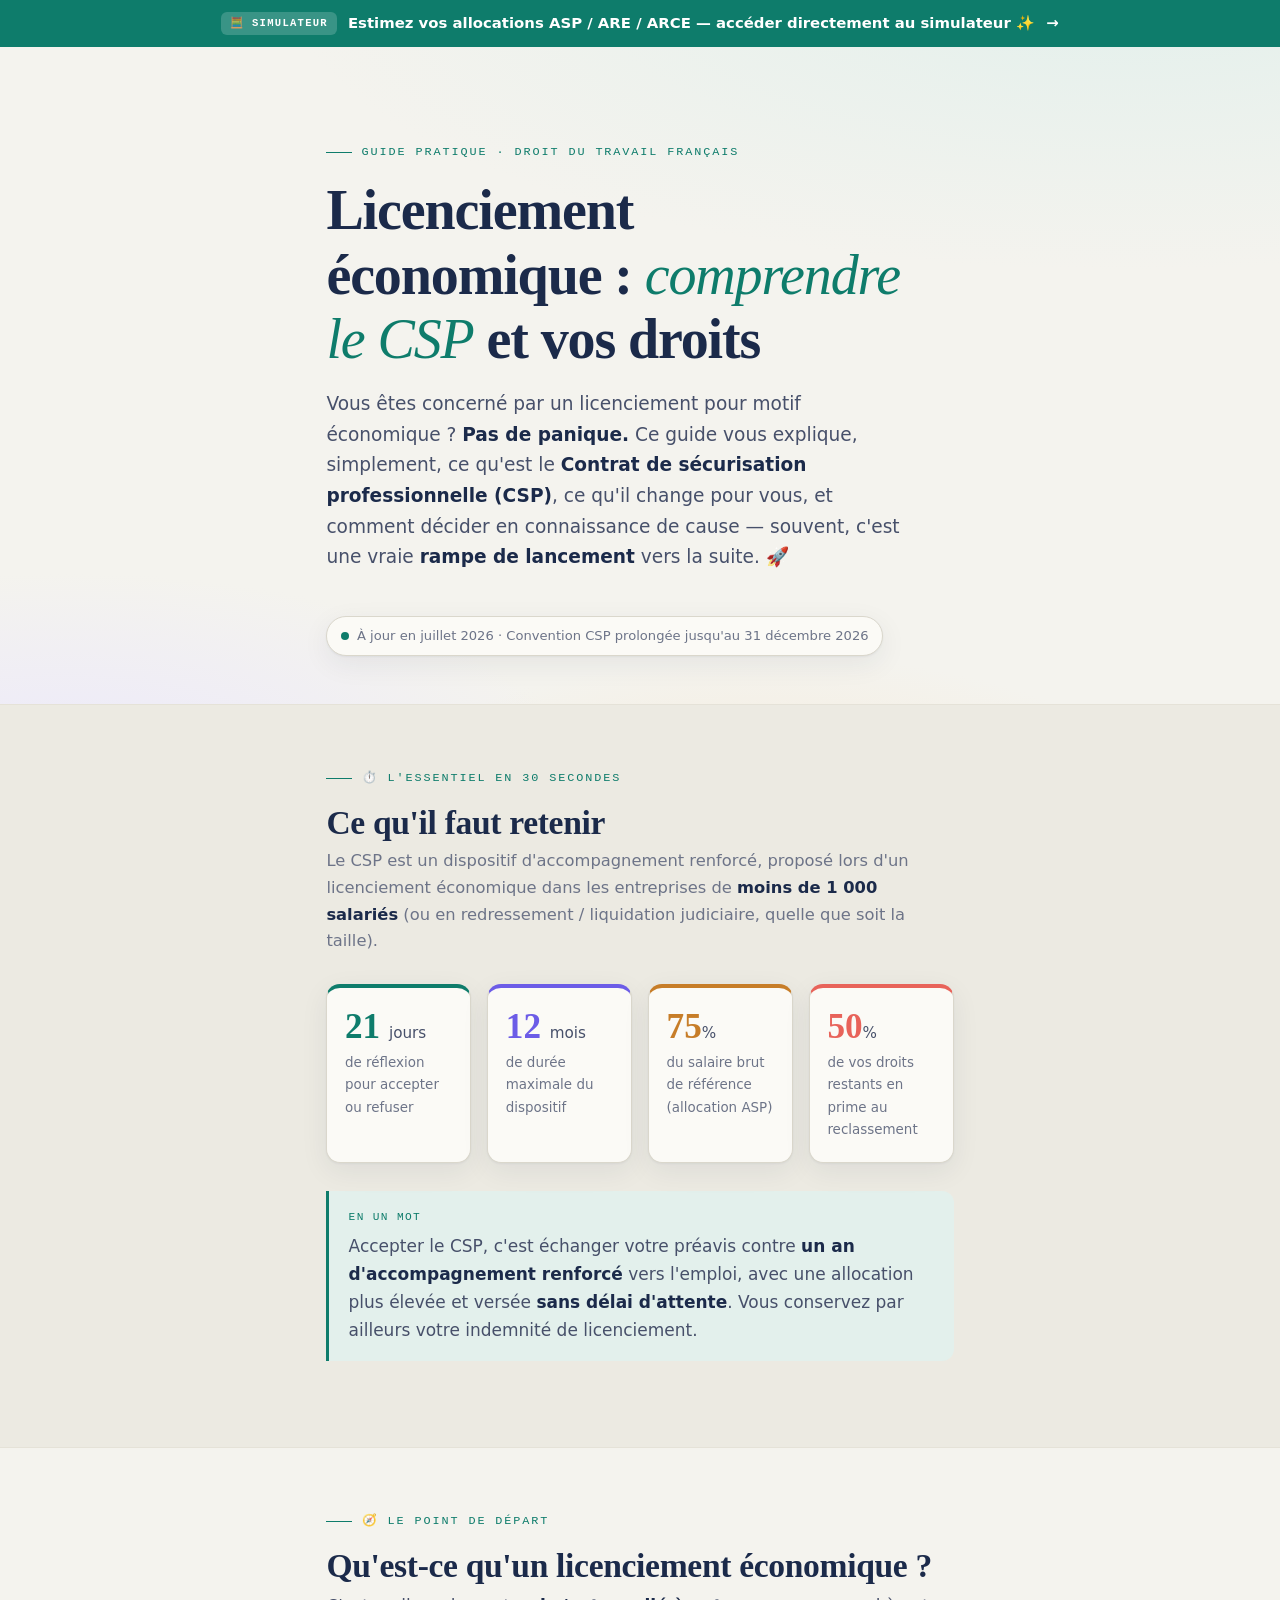
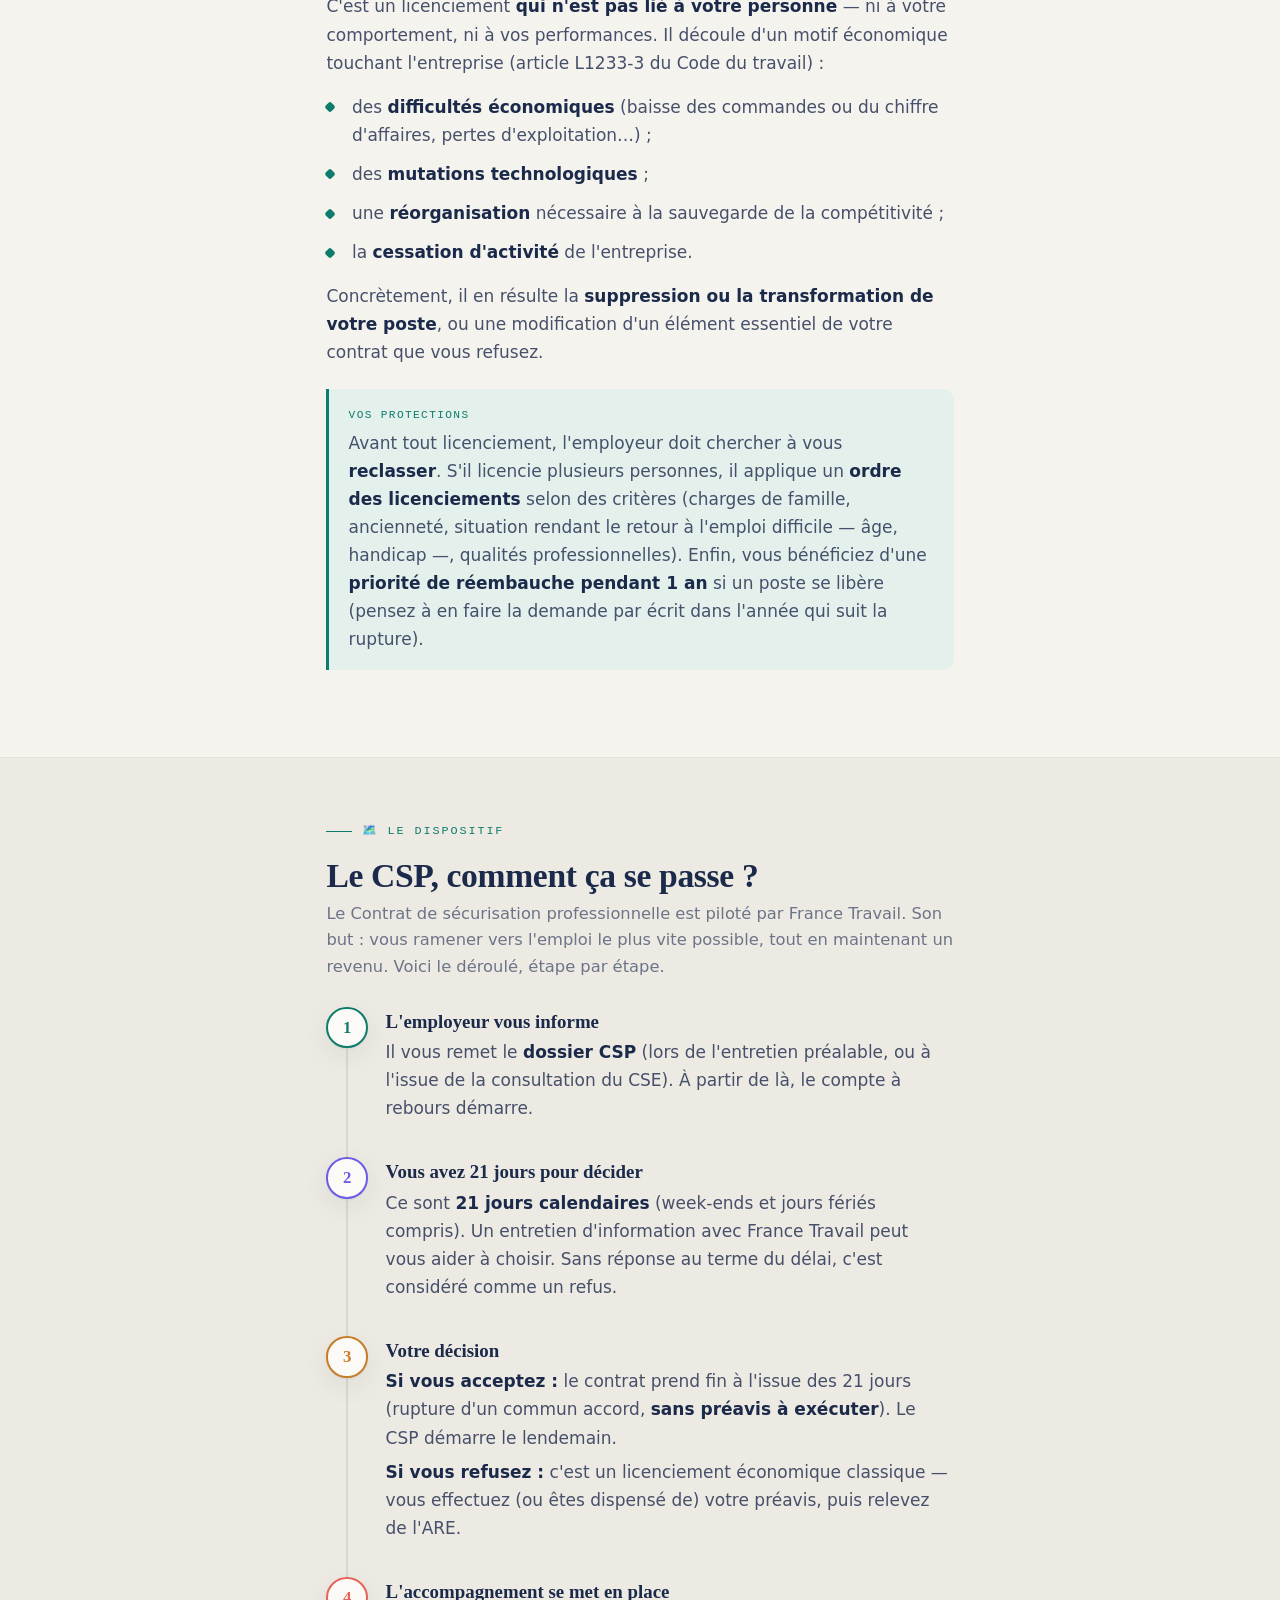
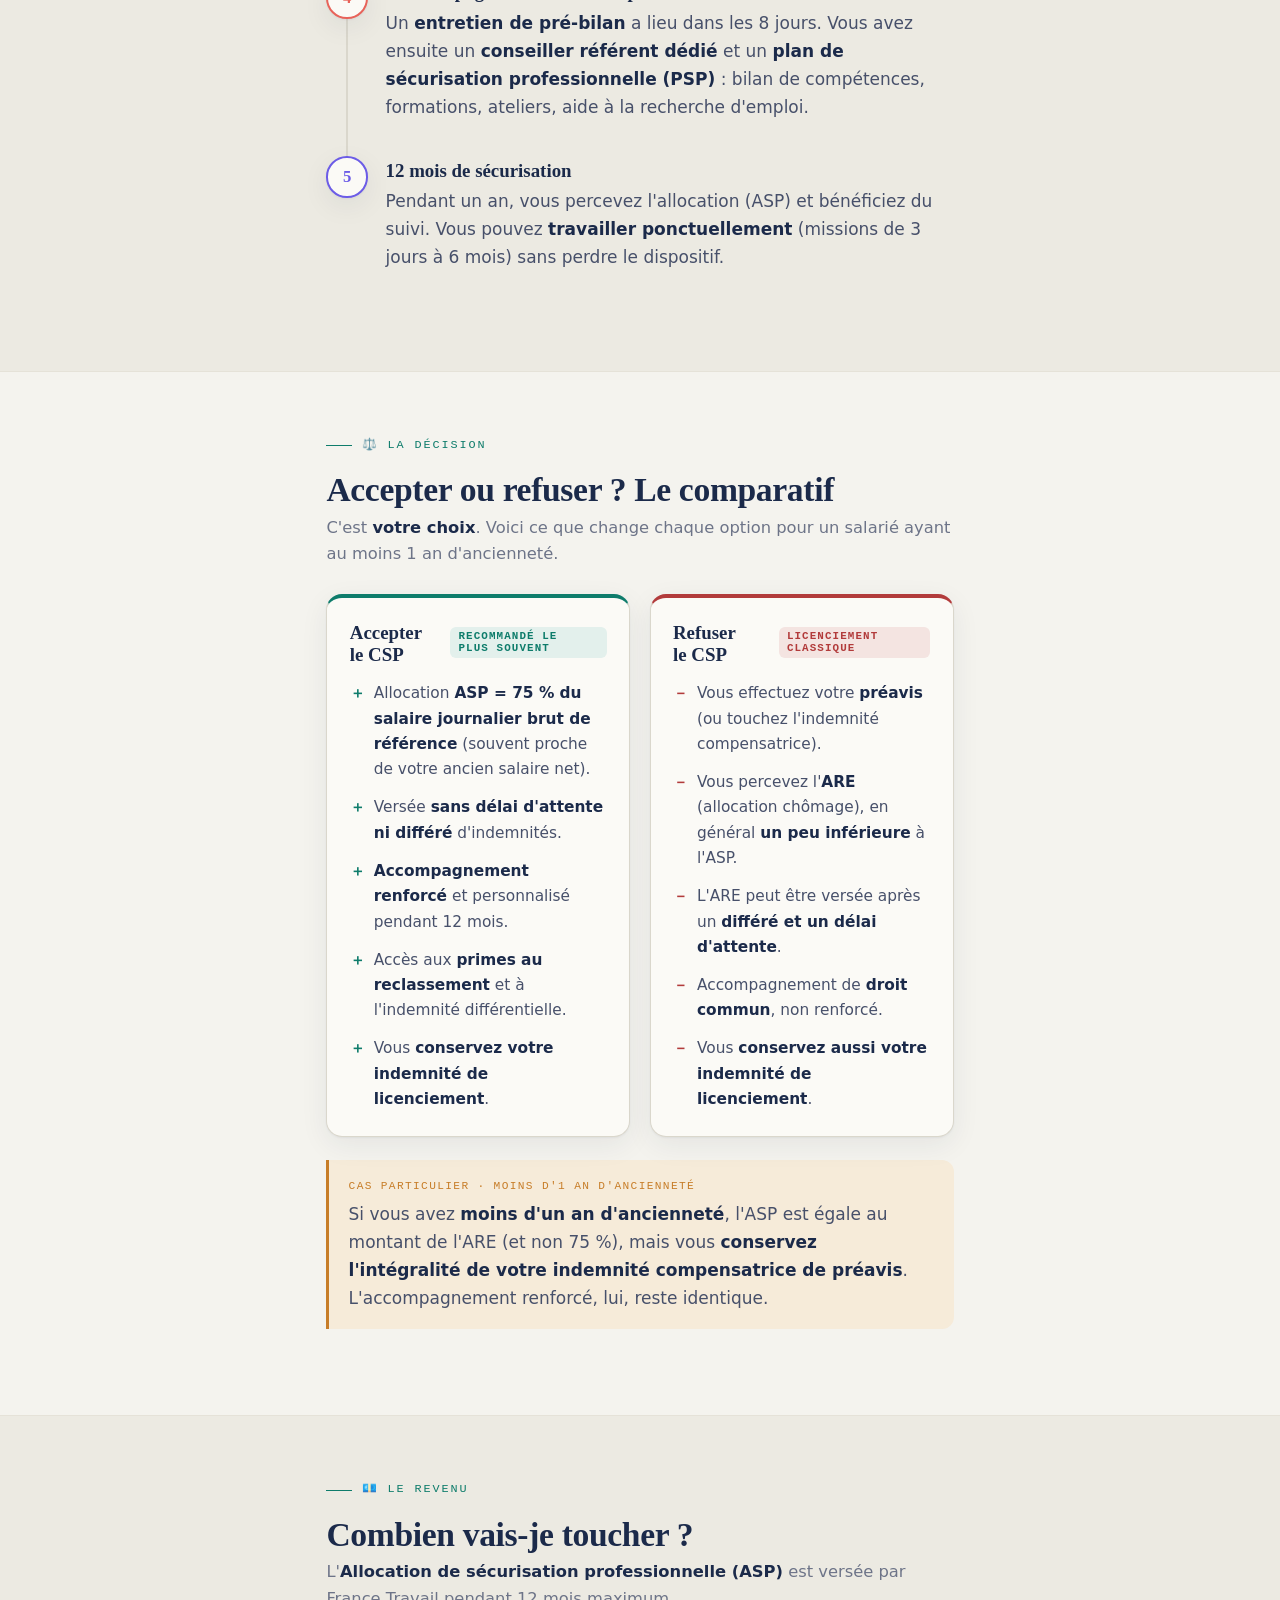
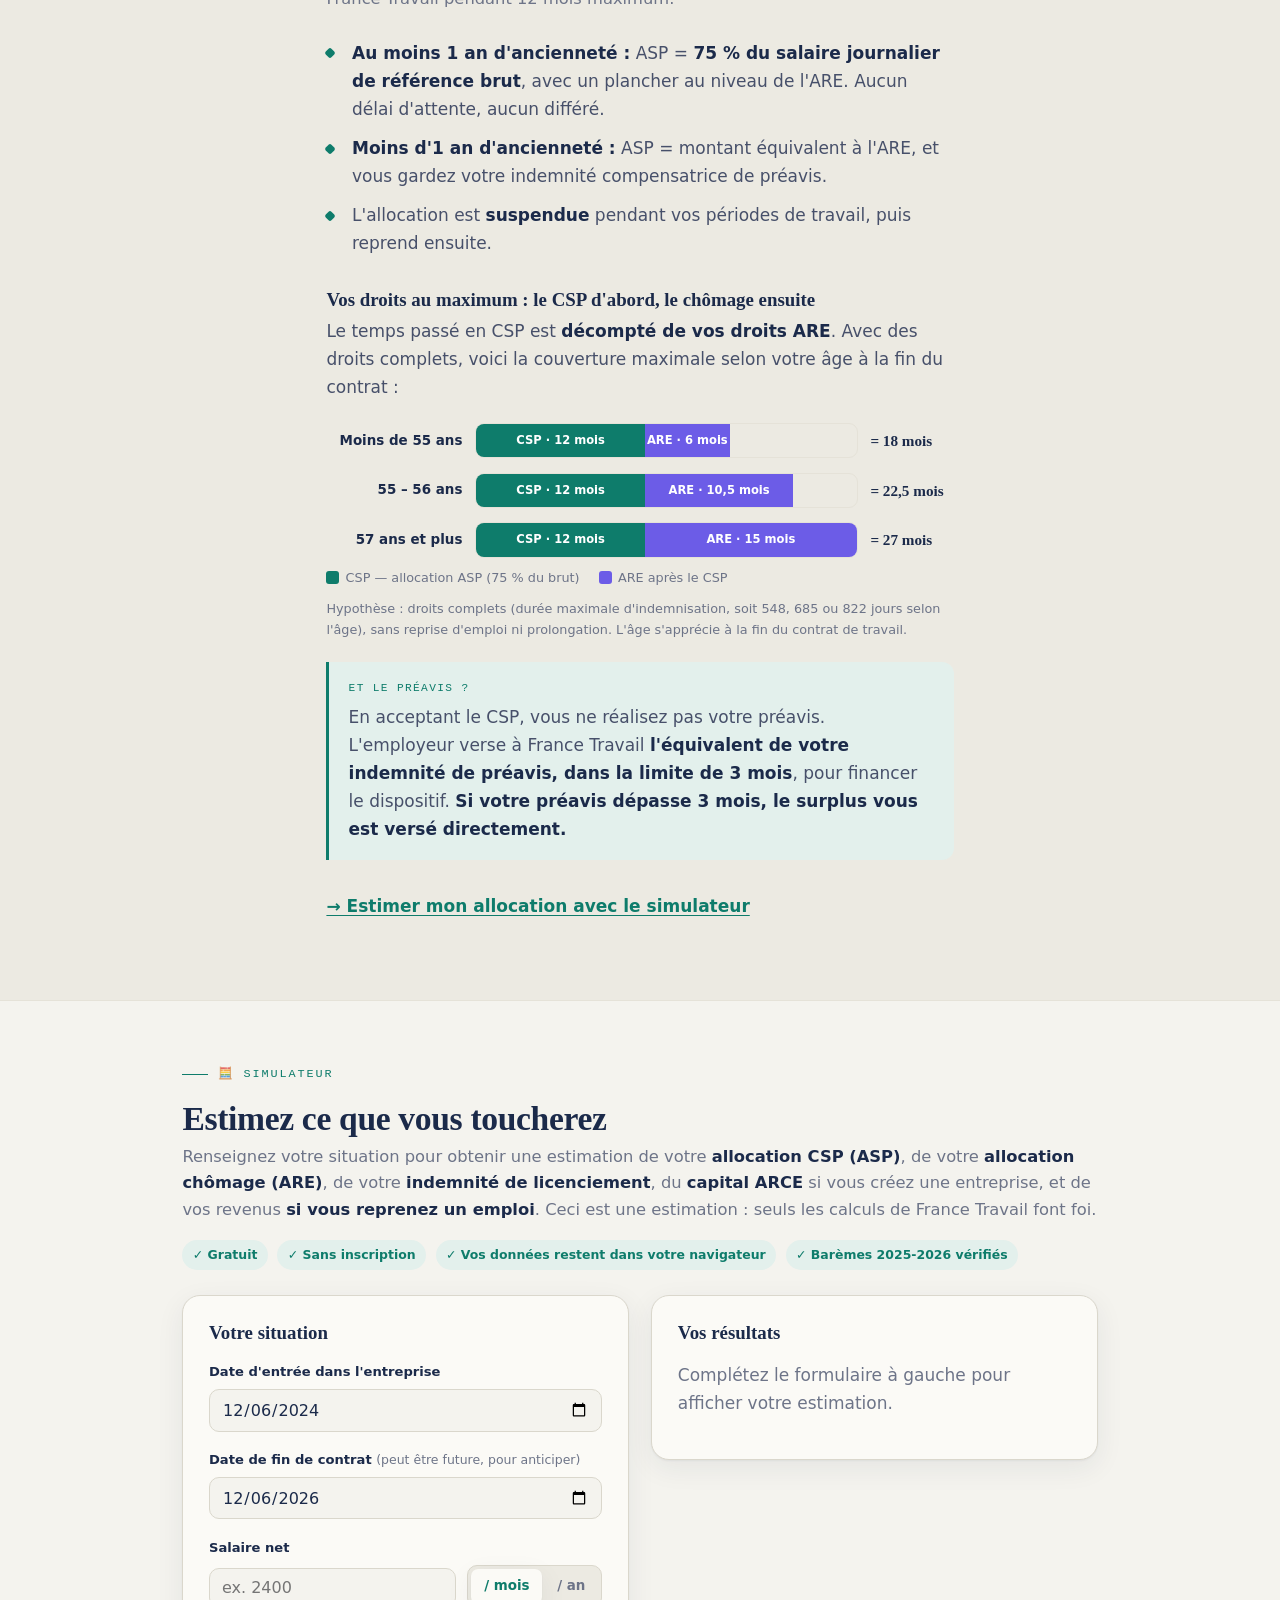
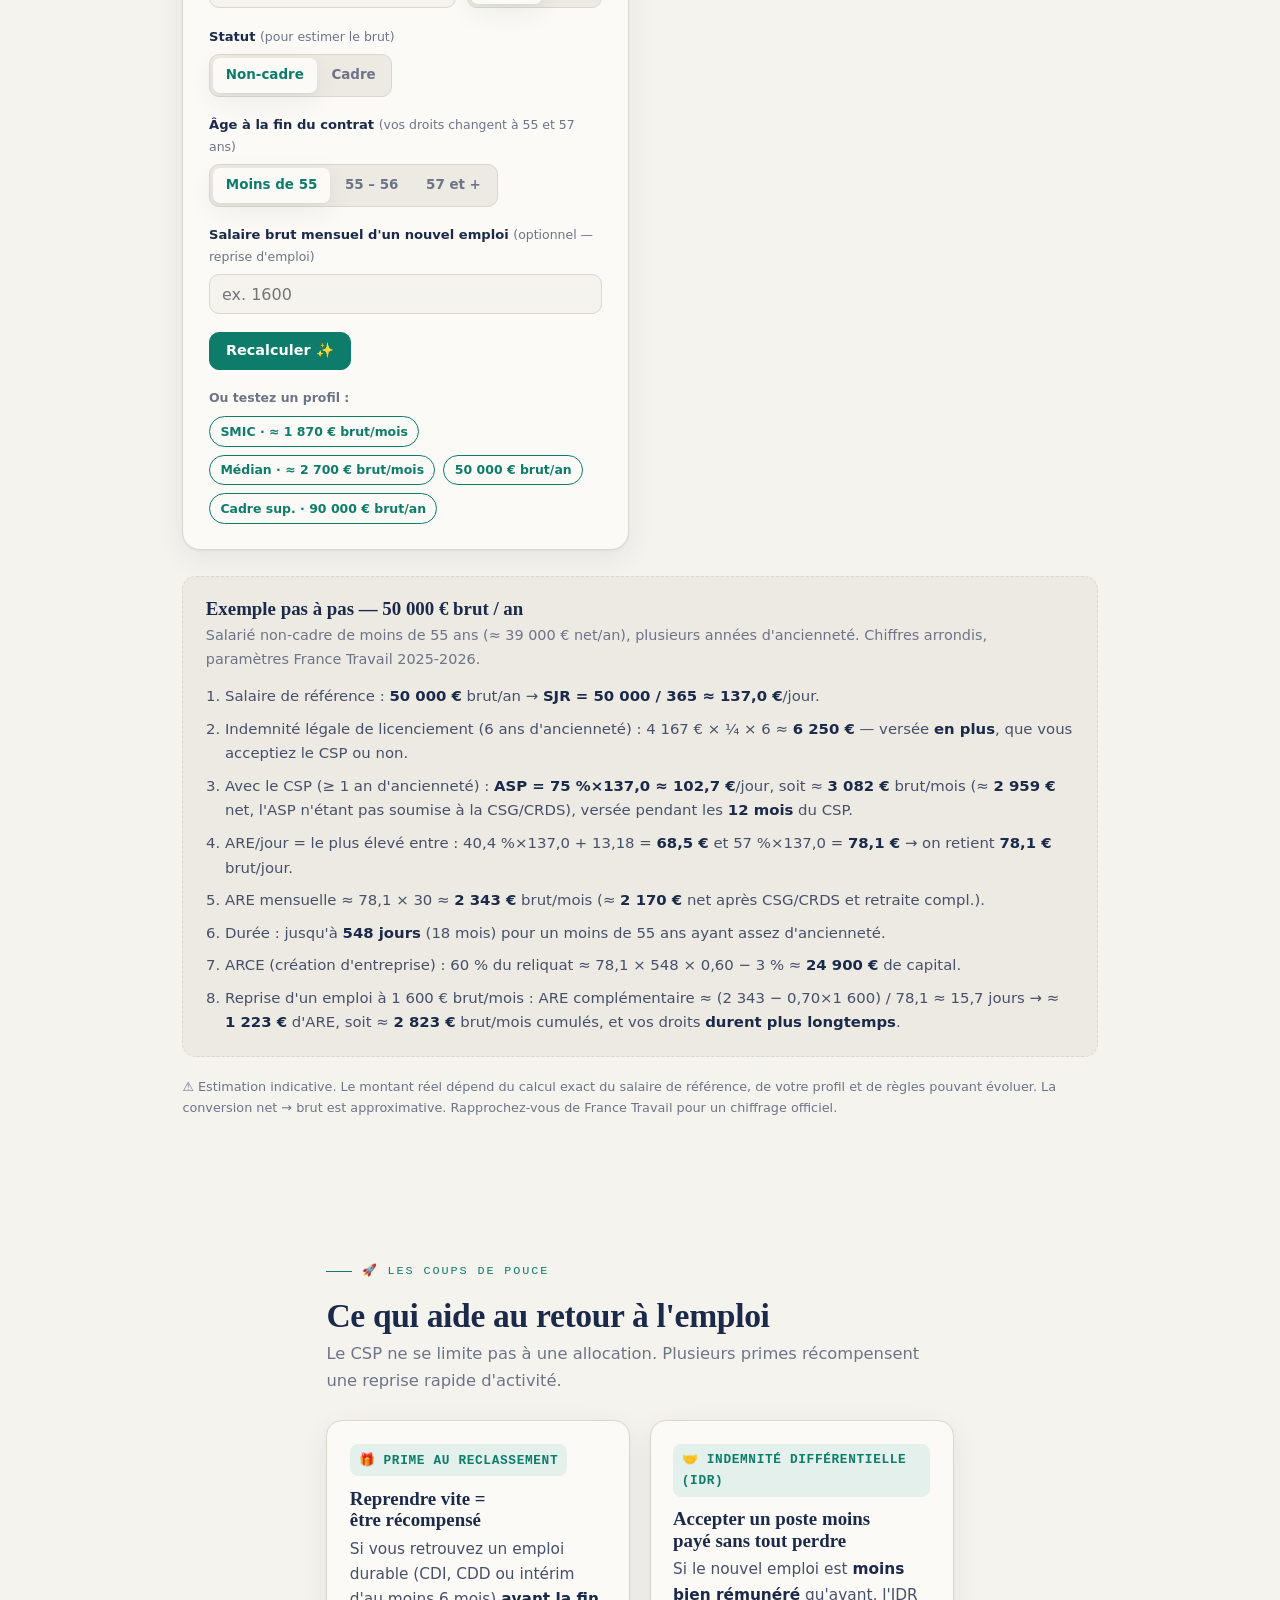
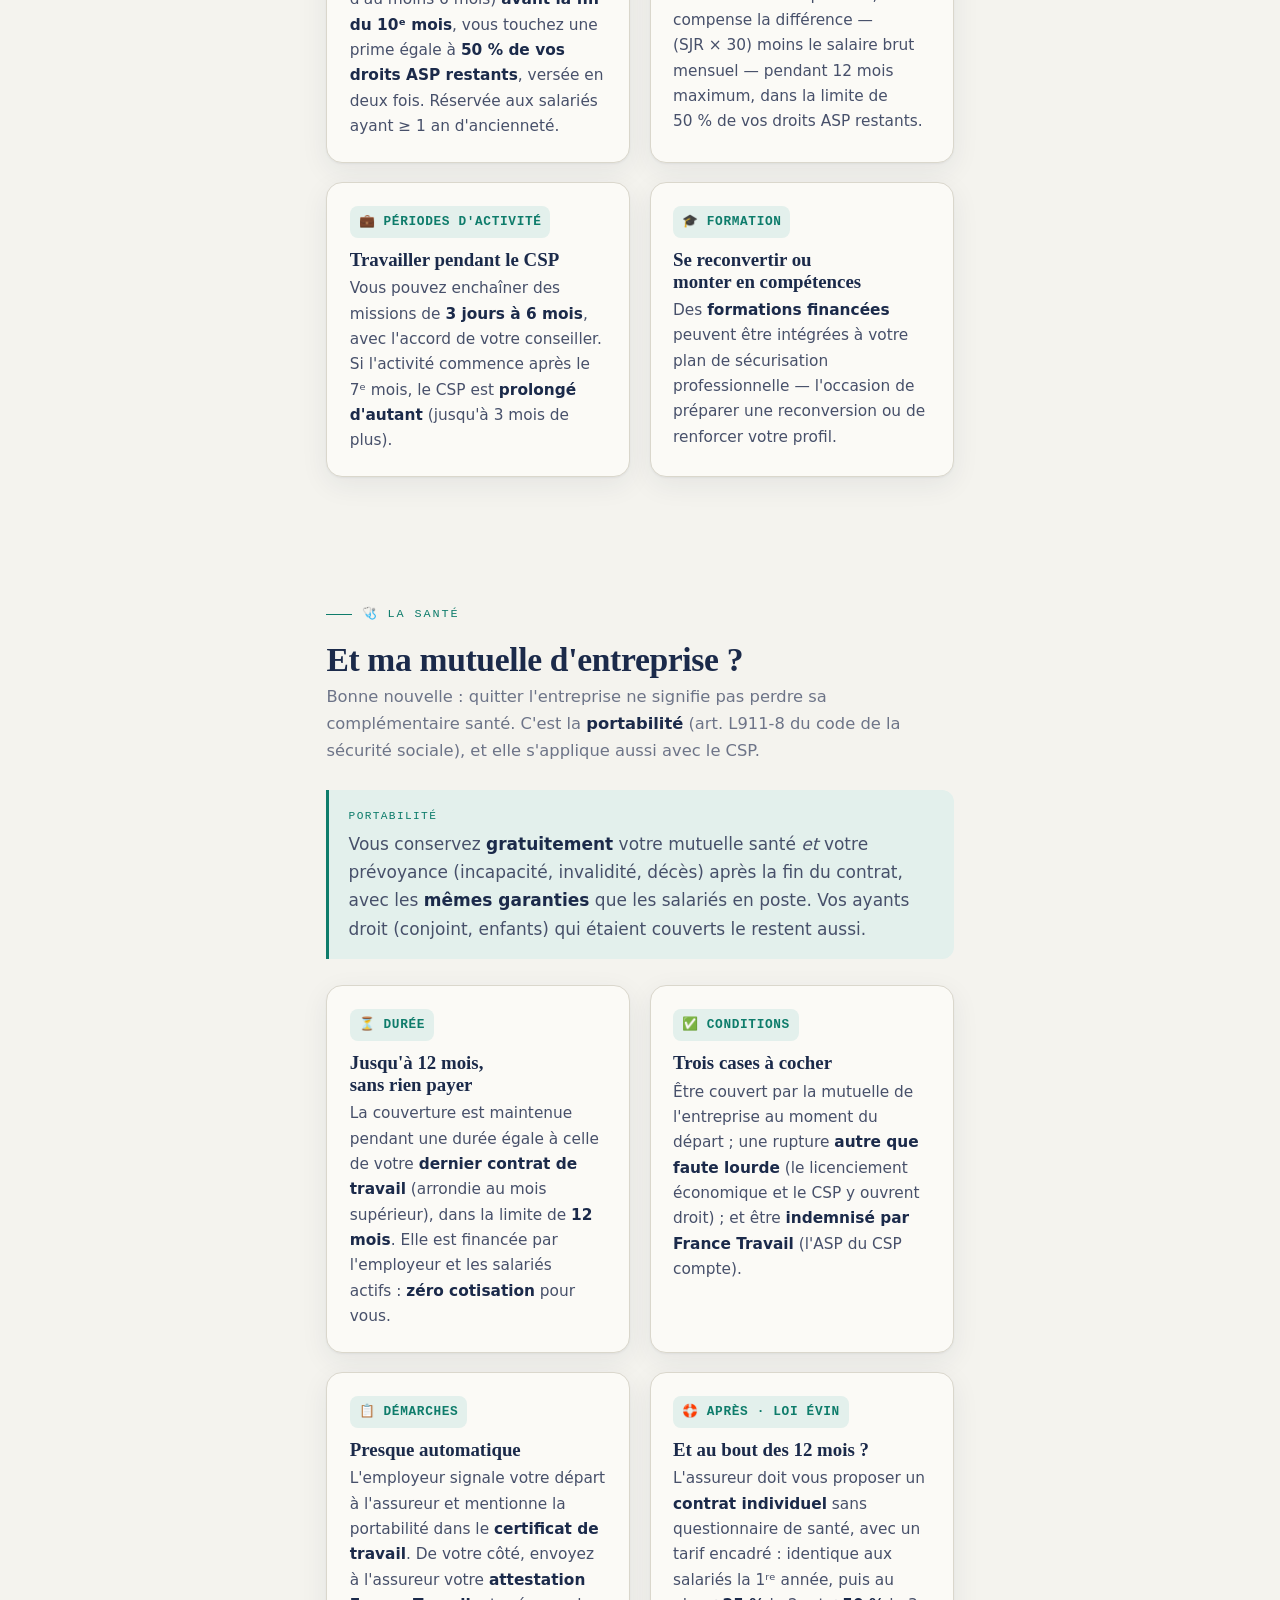
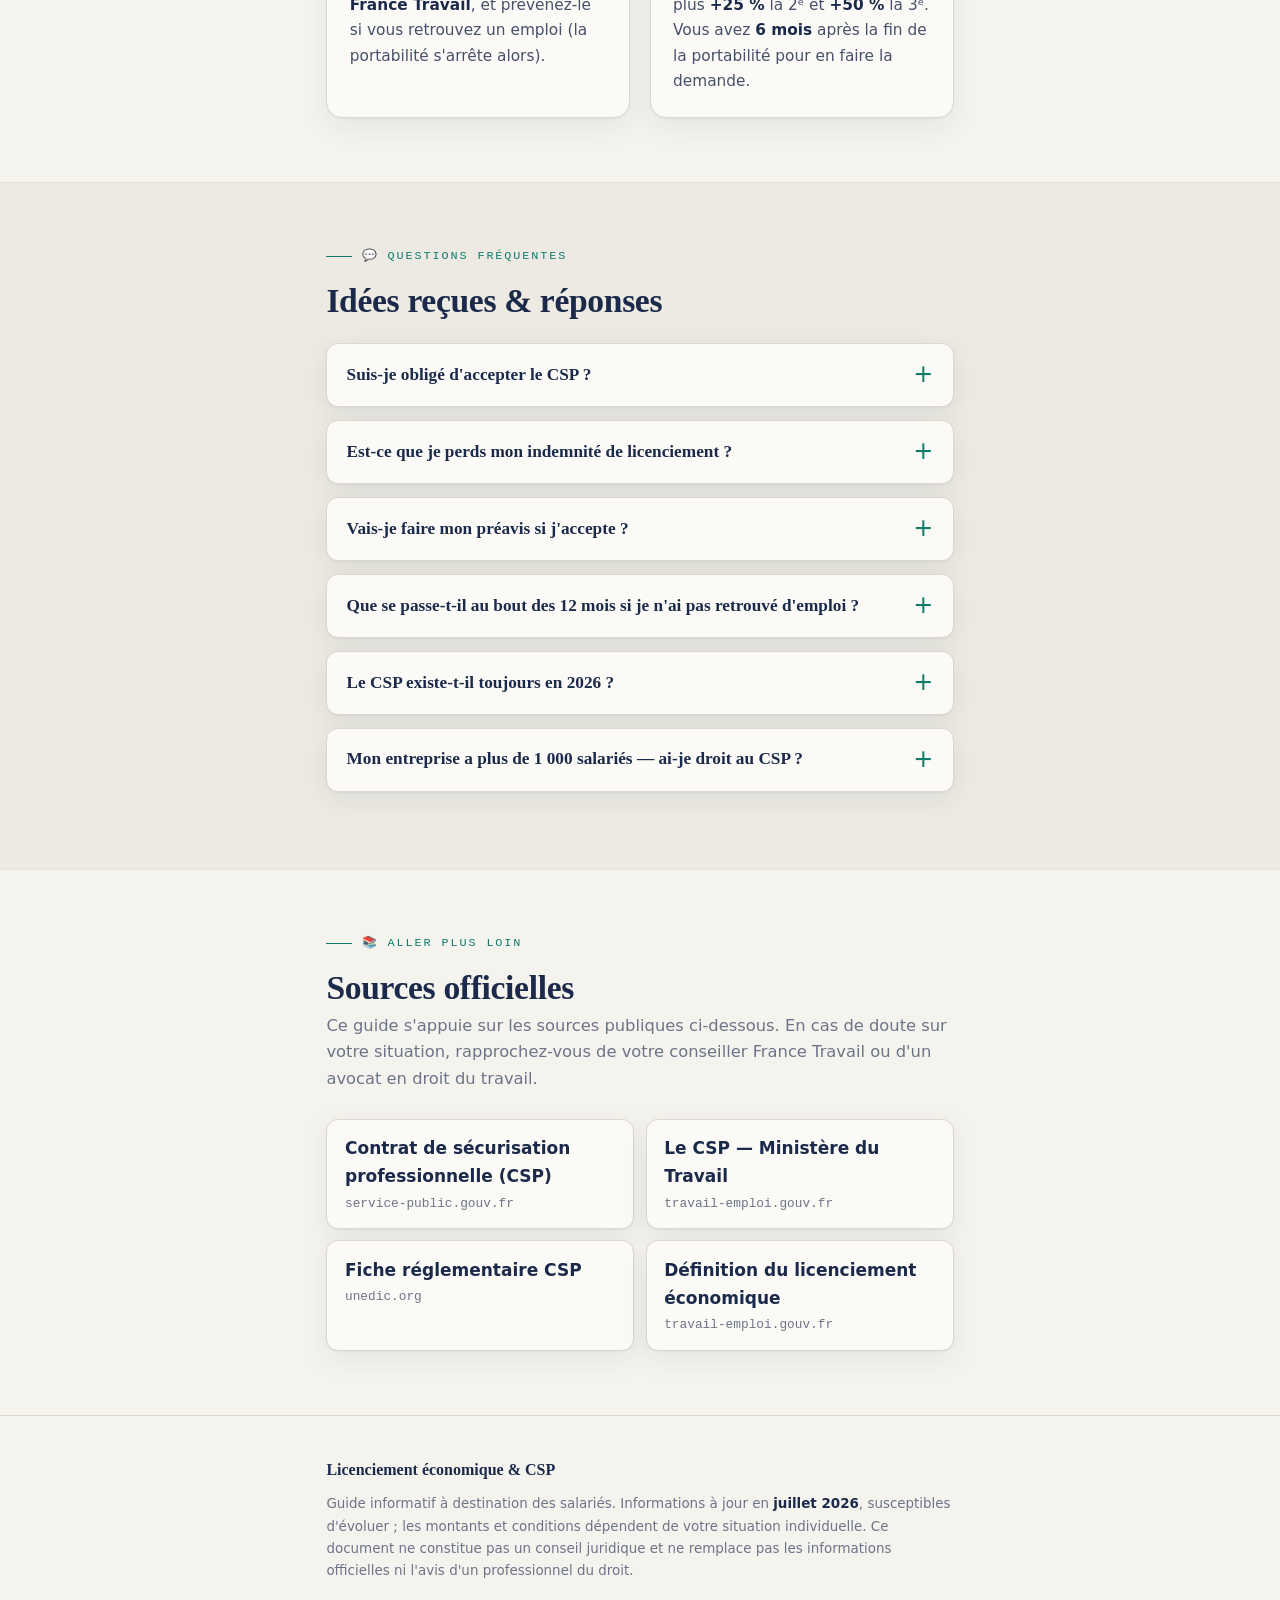
==== commit 215e66e5: "Add legal severance pay estimate and trust badges - Indemnite legale de licenciement (art. R1234-2):" ====
--- a/index.html
+++ b/index.html
@@ -3,9 +3,88 @@
 <head>
 <meta charset="utf-8">
 <meta name="viewport" content="width=device-width, initial-scale=1">
-<title>Licenciement économique &amp; CSP — comprendre vos droits, avec simulateur</title>
-<meta name="description" content="Guide pratique du licenciement économique et du Contrat de sécurisation professionnelle (CSP) : allocation ASP, ARE, ARCE, mutuelle, aides au reclassement — avec un simulateur gratuit.">
+<title>Licenciement économique &amp; CSP : vos droits + simulateur ASP / ARE 2026</title>
+<meta name="description" content="Licenciement économique : comprenez le Contrat de sécurisation professionnelle (CSP) et estimez vos allocations avec notre simulateur gratuit — ASP (75 % du brut), ARE, ARCE, mutuelle, primes au reclassement. À jour 2026.">
+<link rel="canonical" href="https://moncsp.fr/">
+<meta name="theme-color" content="#0E7C6B">
+<meta property="og:type" content="website">
+<meta property="og:site_name" content="MonCSP.fr">
+<meta property="og:locale" content="fr_FR">
+<meta property="og:url" content="https://moncsp.fr/">
+<meta property="og:title" content="Licenciement économique &amp; CSP : vos droits + simulateur ASP / ARE">
+<meta property="og:description" content="Guide clair du CSP et simulateur gratuit : estimez votre ASP (75 % du brut), votre ARE et votre capital ARCE en 30 secondes. À jour 2026.">
+<meta property="og:image" content="https://moncsp.fr/og-image.png">
+<meta property="og:image:width" content="1200">
+<meta property="og:image:height" content="630">
+<meta name="twitter:card" content="summary_large_image">
+<meta name="twitter:title" content="Licenciement économique &amp; CSP : vos droits + simulateur">
+<meta name="twitter:description" content="Estimez votre ASP, votre ARE et votre ARCE en 30 secondes. Guide à jour 2026.">
+<meta name="twitter:image" content="https://moncsp.fr/og-image.png">
 <link rel="icon" href="data:image/svg+xml,<svg xmlns=%22http://www.w3.org/2000/svg%22 viewBox=%220 0 100 100%22><text y=%22.9em%22 font-size=%2290%22>🧭</text></svg>">
+<script type="application/ld+json">
+{
+  "@context": "https://schema.org",
+  "@graph": [
+    {
+      "@type": "WebSite",
+      "@id": "https://moncsp.fr/#website",
+      "url": "https://moncsp.fr/",
+      "name": "MonCSP.fr",
+      "description": "Guide du licenciement économique et du Contrat de sécurisation professionnelle (CSP), avec simulateur ASP / ARE / ARCE gratuit.",
+      "inLanguage": "fr-FR"
+    },
+    {
+      "@type": "WebApplication",
+      "@id": "https://moncsp.fr/#simulateur",
+      "name": "Simulateur CSP — ASP, ARE et ARCE",
+      "url": "https://moncsp.fr/#simulateur",
+      "applicationCategory": "FinanceApplication",
+      "operatingSystem": "Web",
+      "inLanguage": "fr-FR",
+      "isAccessibleForFree": true,
+      "offers": { "@type": "Offer", "price": "0", "priceCurrency": "EUR" },
+      "description": "Estimez en 30 secondes votre allocation de sécurisation professionnelle (ASP, 75 % du brut), votre allocation chômage (ARE), la durée de vos droits et votre capital ARCE."
+    },
+    {
+      "@type": "FAQPage",
+      "@id": "https://moncsp.fr/#faq",
+      "inLanguage": "fr-FR",
+      "mainEntity": [
+        {
+          "@type": "Question",
+          "name": "Suis-je obligé d'accepter le CSP ?",
+          "acceptedAnswer": { "@type": "Answer", "text": "Non, c'est un choix libre. Mais pesez bien l'écart : allocation plus élevée versée sans délai, et accompagnement renforcé. Pour la plupart des salariés, le CSP est plus avantageux qu'un licenciement classique." }
+        },
+        {
+          "@type": "Question",
+          "name": "Est-ce que je perds mon indemnité de licenciement avec le CSP ?",
+          "acceptedAnswer": { "@type": "Answer", "text": "Non. Vous conservez votre indemnité de licenciement, que vous acceptiez ou non le CSP (sous réserve des conditions d'ancienneté habituelles)." }
+        },
+        {
+          "@type": "Question",
+          "name": "Vais-je faire mon préavis si j'accepte le CSP ?",
+          "acceptedAnswer": { "@type": "Answer", "text": "Non. Le contrat se termine à la fin des 21 jours de réflexion. L'indemnité de préavis (jusqu'à 3 mois) sert à financer le CSP ; si votre préavis dépasse 3 mois, le surplus vous est versé." }
+        },
+        {
+          "@type": "Question",
+          "name": "Que se passe-t-il au bout des 12 mois de CSP si je n'ai pas retrouvé d'emploi ?",
+          "acceptedAnswer": { "@type": "Answer", "text": "Vous basculez vers l'ARE pour la durée de droits qu'il vous reste. Le temps passé en CSP est décompté de vos droits au chômage." }
+        },
+        {
+          "@type": "Question",
+          "name": "Le CSP existe-t-il toujours en 2026 ?",
+          "acceptedAnswer": { "@type": "Answer", "text": "Oui. La convention a été prolongée par les partenaires sociaux jusqu'au 31 décembre 2026 (avenant du 25 novembre 2025, agréé par arrêtés du 24 décembre 2025)." }
+        },
+        {
+          "@type": "Question",
+          "name": "Mon entreprise a plus de 1 000 salariés : ai-je droit au CSP ?",
+          "acceptedAnswer": { "@type": "Answer", "text": "Dans ce cas, l'employeur n'est pas tenu de proposer le CSP : il doit à la place vous proposer un congé de reclassement. Le CSP redevient toutefois obligatoire si l'entreprise est en redressement ou liquidation judiciaire." }
+        }
+      ]
+    }
+  ]
+}
+</script>
 <style>
   :root {
     color-scheme: light dark;
@@ -337,6 +416,11 @@
   .btn:active { transform: translateY(0) scale(.98); }
   .btn.ghost { background: transparent; color: var(--teal); }
   .btn:focus-visible { outline: 2px solid var(--teal); outline-offset: 2px; }
+  .trust { display: flex; flex-wrap: wrap; gap: .5rem .6rem; margin: -0.6rem 0 1.2rem; }
+  .trust span {
+    background: var(--teal-tint); color: var(--teal); font-size: .78rem; font-weight: 600;
+    padding: .28rem .65rem; border-radius: 999px;
+  }
   .ex-group { margin-top: 1.1rem; }
   .ex-lbl { display: block; font-size: .78rem; font-weight: 600; color: var(--muted); margin-bottom: .5rem; }
   .ex-chips { display: flex; flex-wrap: wrap; gap: .5rem; }
@@ -671,7 +755,13 @@
   <div class="wrap-wide">
     <p class="eyebrow">🧮 Simulateur</p>
     <h2>Estimez ce que vous toucherez</h2>
-    <p class="sub">Renseignez votre situation pour obtenir une estimation de votre <strong>allocation CSP (ASP)</strong>, de votre <strong>allocation chômage (ARE)</strong>, du <strong>capital ARCE</strong> si vous créez une entreprise, et de vos revenus <strong>si vous reprenez un emploi</strong>. Ceci est une estimation&nbsp;: seuls les calculs de France&nbsp;Travail font foi.</p>
+    <p class="sub">Renseignez votre situation pour obtenir une estimation de votre <strong>allocation CSP (ASP)</strong>, de votre <strong>allocation chômage (ARE)</strong>, de votre <strong>indemnité de licenciement</strong>, du <strong>capital ARCE</strong> si vous créez une entreprise, et de vos revenus <strong>si vous reprenez un emploi</strong>. Ceci est une estimation&nbsp;: seuls les calculs de France&nbsp;Travail font foi.</p>
+    <p class="trust">
+      <span>✓ Gratuit</span>
+      <span>✓ Sans inscription</span>
+      <span>✓ Vos données restent dans votre navigateur</span>
+      <span>✓ Barèmes 2025-2026 vérifiés</span>
+    </p>
 
     <div class="sim">
       <div class="sim-panel">
@@ -771,6 +861,10 @@
           </div>
 
           <div class="rows">
+            <div class="row">
+              <div class="k">Indemnité légale de licenciement<small id="rIndemNote">¼ mois par an jusqu'à 10 ans, ⅓ au-delà — versée en plus, quel que soit votre choix</small></div>
+              <div class="v"><span id="rIndem">—</span> €<small>minimum légal, brut estimé</small></div>
+            </div>
             <div class="row">
               <div class="k">Salaire journalier de référence (SJR)<small id="rSjrNote">estimé à partir du brut</small></div>
               <div class="v"><span id="rSjr">—</span> €</div>
@@ -864,6 +958,7 @@
       <p style="color:var(--muted);font-size:.9rem;margin:0">Salarié non-cadre de moins de 55 ans (≈ 39 000 € net/an), plusieurs années d'ancienneté. Chiffres arrondis, paramètres France&nbsp;Travail 2025-2026.</p>
       <ol>
         <li>Salaire de référence&nbsp;: <b>50 000 €</b> brut/an → <b>SJR = 50 000 / 365 ≈ 137,0 €</b>/jour.</li>
+        <li>Indemnité légale de licenciement (6 ans d'ancienneté)&nbsp;: 4 167 € × ¼ × 6 ≈ <b>6 250 €</b> — versée <b>en plus</b>, que vous acceptiez le CSP ou non.</li>
         <li>Avec le CSP (≥ 1 an d'ancienneté)&nbsp;: <b>ASP = 75 %×137,0 ≈ 102,7 €</b>/jour, soit ≈ <b>3 082 €</b> brut/mois (≈ <b>2 959 €</b> net, l'ASP n'étant pas soumise à la CSG/CRDS), versée pendant les <b>12 mois</b> du CSP.</li>
         <li>ARE/jour = le plus élevé entre&nbsp;: 40,4 %×137,0 + 13,18 = <b>68,5 €</b> et 57 %×137,0 = <b>78,1 €</b> → on retient <b>78,1 €</b> brut/jour.</li>
         <li>ARE mensuelle ≈ 78,1 × 30 ≈ <b>2 343 €</b> brut/mois (≈ <b>2 170 €</b> net après CSG/CRDS et retraite compl.).</li>
@@ -1136,6 +1231,13 @@
     var areJourApres = degressif ? Math.max(areJour * DEG_COEF, DEG_PLANCHER) : areJour;
     var areMoisNetApres = areNetFromBrut(areJourApres) * 30;
 
+    // Indemnité légale de licenciement (art. R1234-2) : dès 8 mois d'ancienneté,
+    // ¼ de mois de salaire par année jusqu'à 10 ans, ⅓ au-delà (années incomplètes proratisées)
+    var anneesAnc = joursTravailles / 365.25;
+    var indemLegale = anneesAnc >= 8 / 12
+      ? brutMensuel * (0.25 * Math.min(anneesAnc, 10) + (1 / 3) * Math.max(0, anneesAnc - 10))
+      : 0;
+
     // ASP (CSP) : 75 % du SJR si ≥ 1 an d'ancienneté (jamais moins que l'ARE),
     // sinon montant aligné sur l'ARE. Pas de CSG/CRDS, −3 % du SJR (retraite compl.).
     var anciennete1an = joursTravailles >= 365;
@@ -1188,6 +1290,11 @@
     el("rApresCsp").textContent = eligible
       ? (resteApresCsp > 0 ? "≈ " + fmt1(resteApresCsp / 30.4) + " mois d'ARE" : "droits épuisés pendant le CSP")
       : "—";
+
+    el("rIndem").textContent = fmt(indemLegale);
+    el("rIndemNote").textContent = indemLegale > 0
+      ? "¼ mois par an jusqu'à 10 ans, ⅓ au-delà — versée en plus, quel que soit votre choix"
+      : "moins de 8 mois d'ancienneté : pas d'indemnité légale";
 
     el("rAreMoisNet").textContent = eligible ? fmt(areMoisNet) : "0";
     el("rAreMoisBrut").textContent = fmt(areMoisBrut);
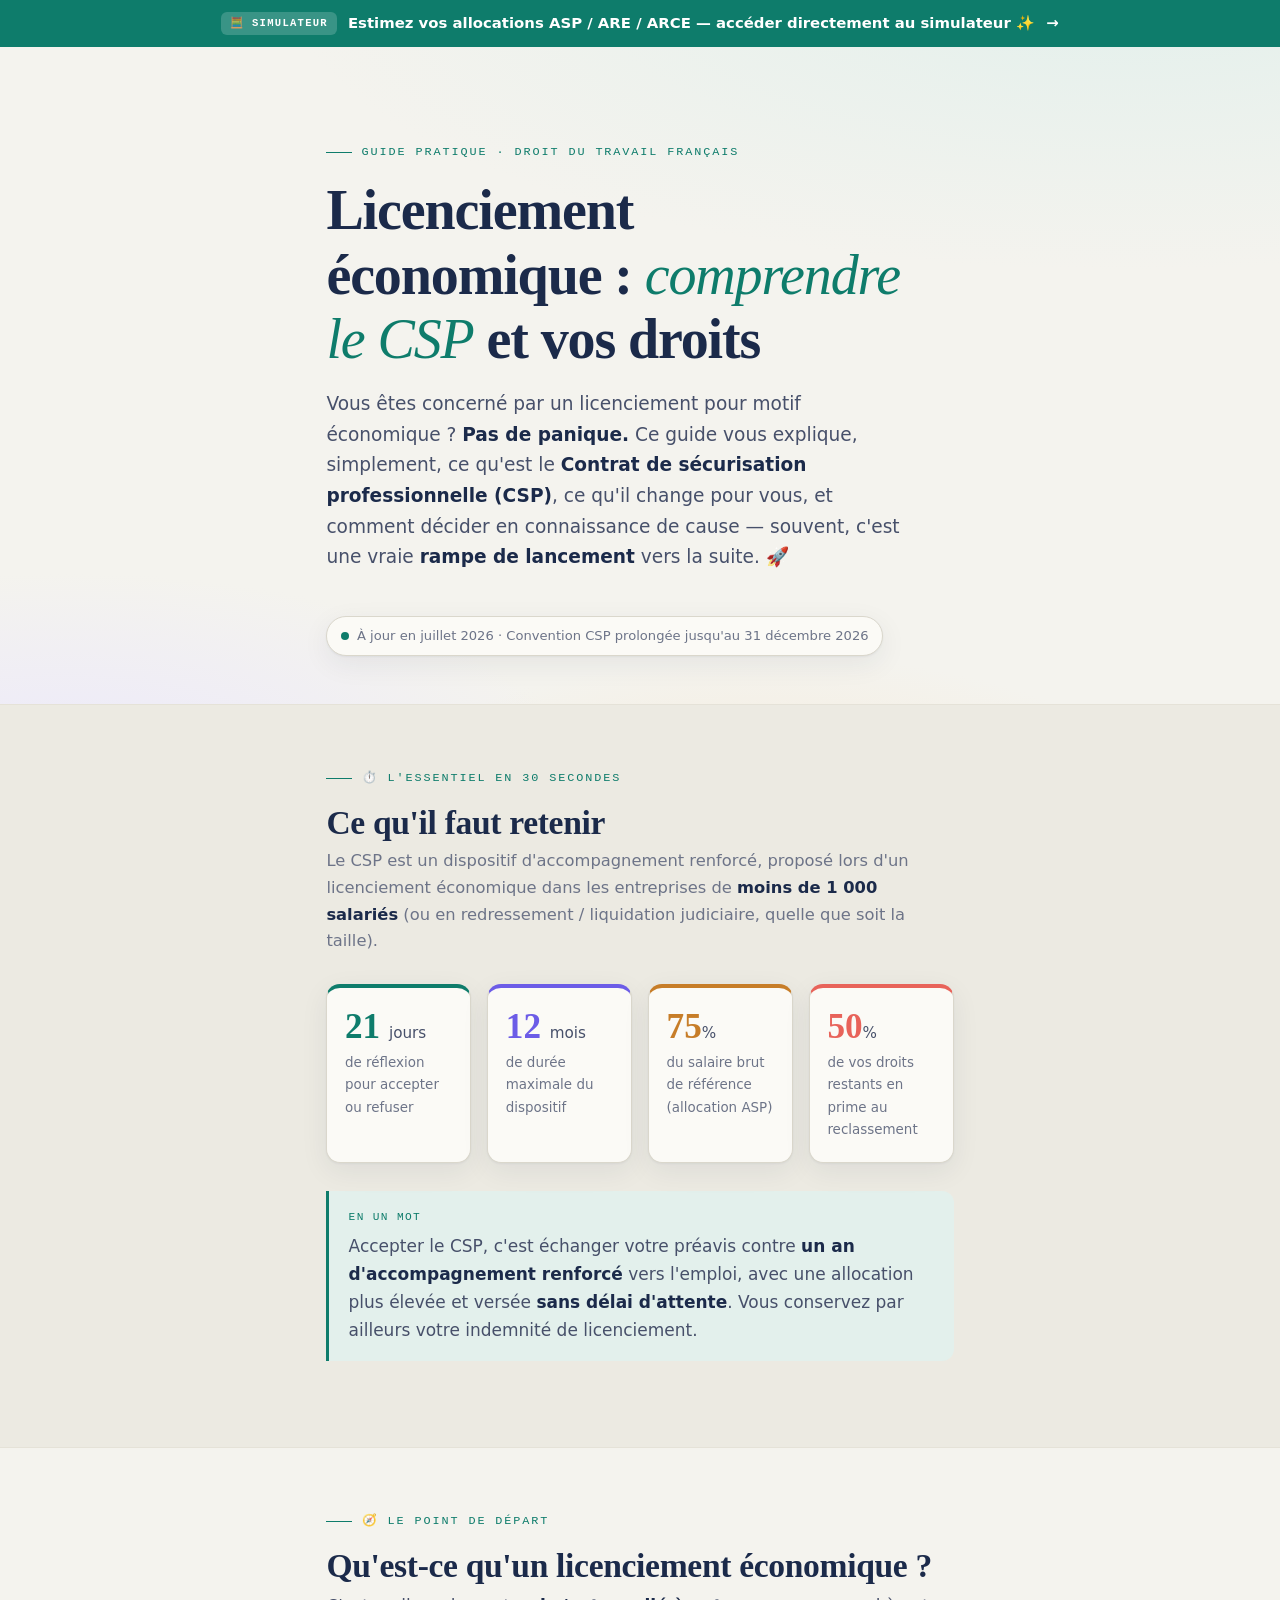
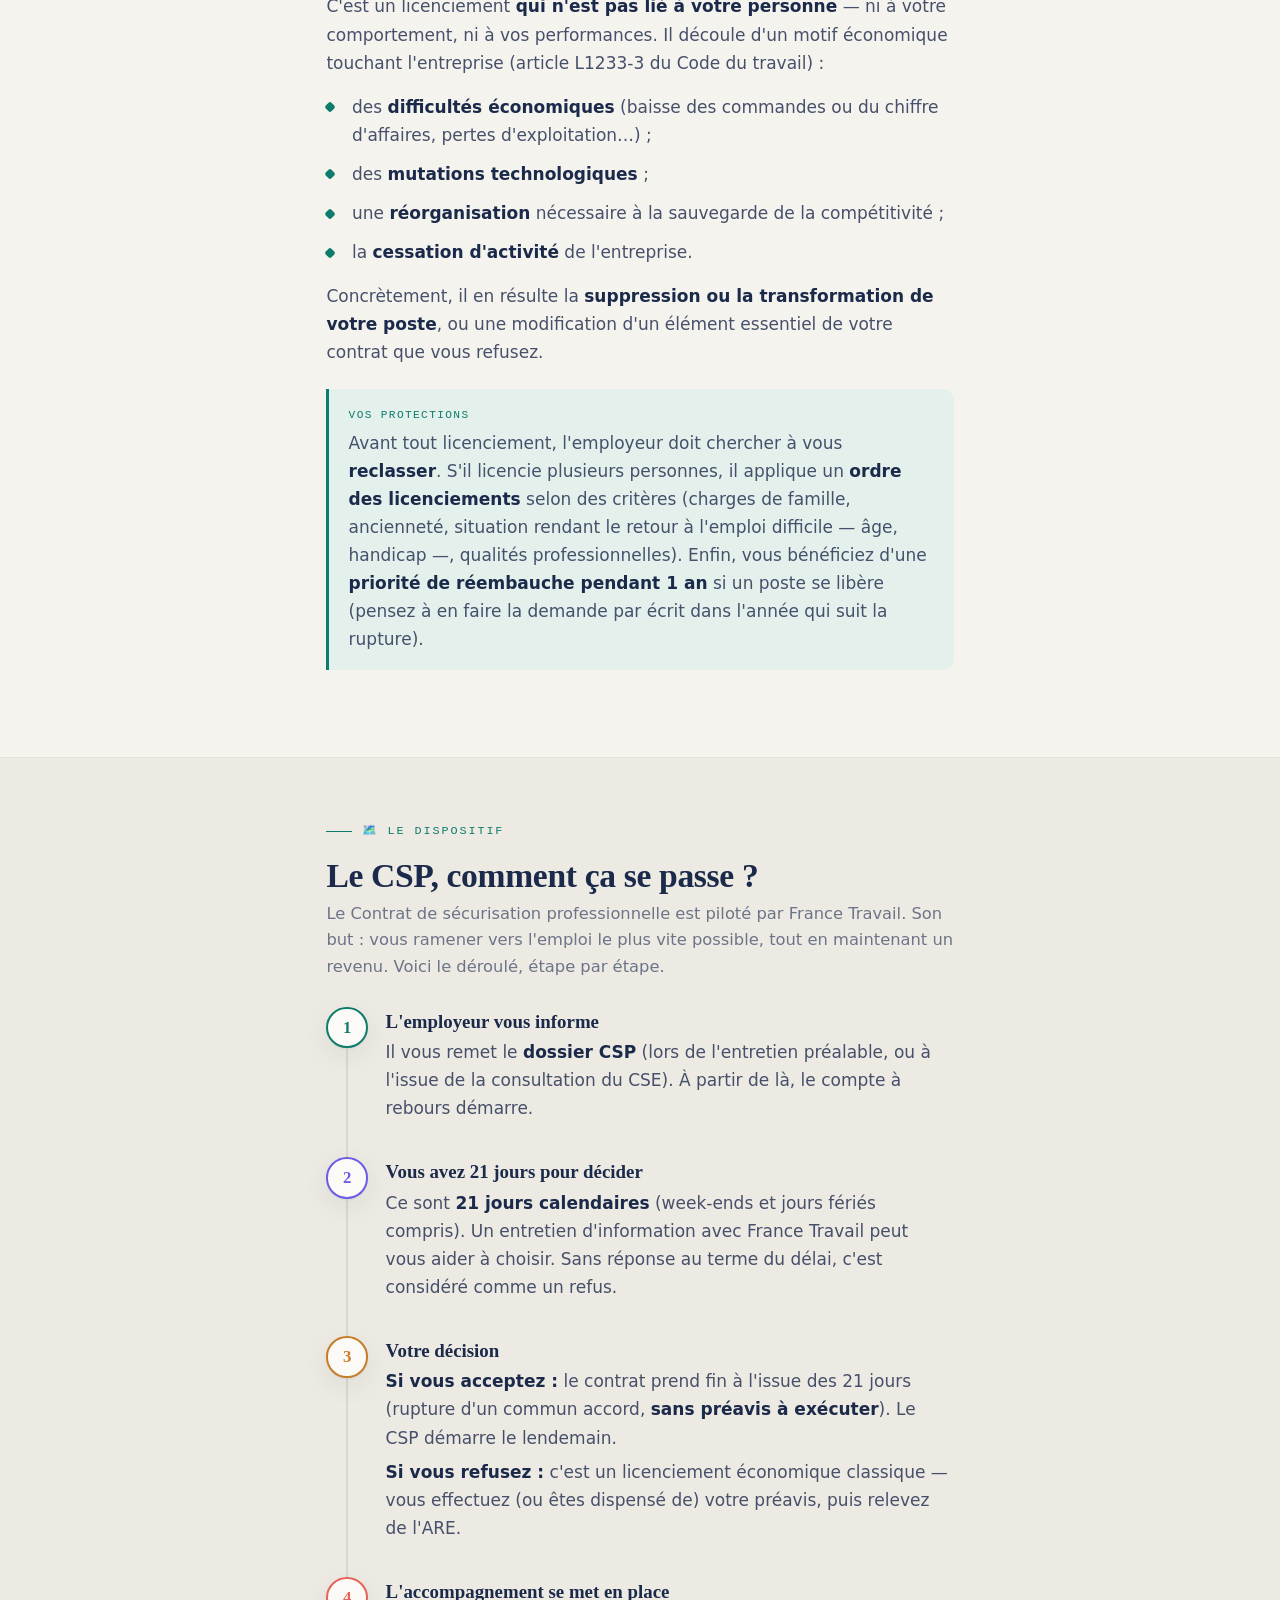
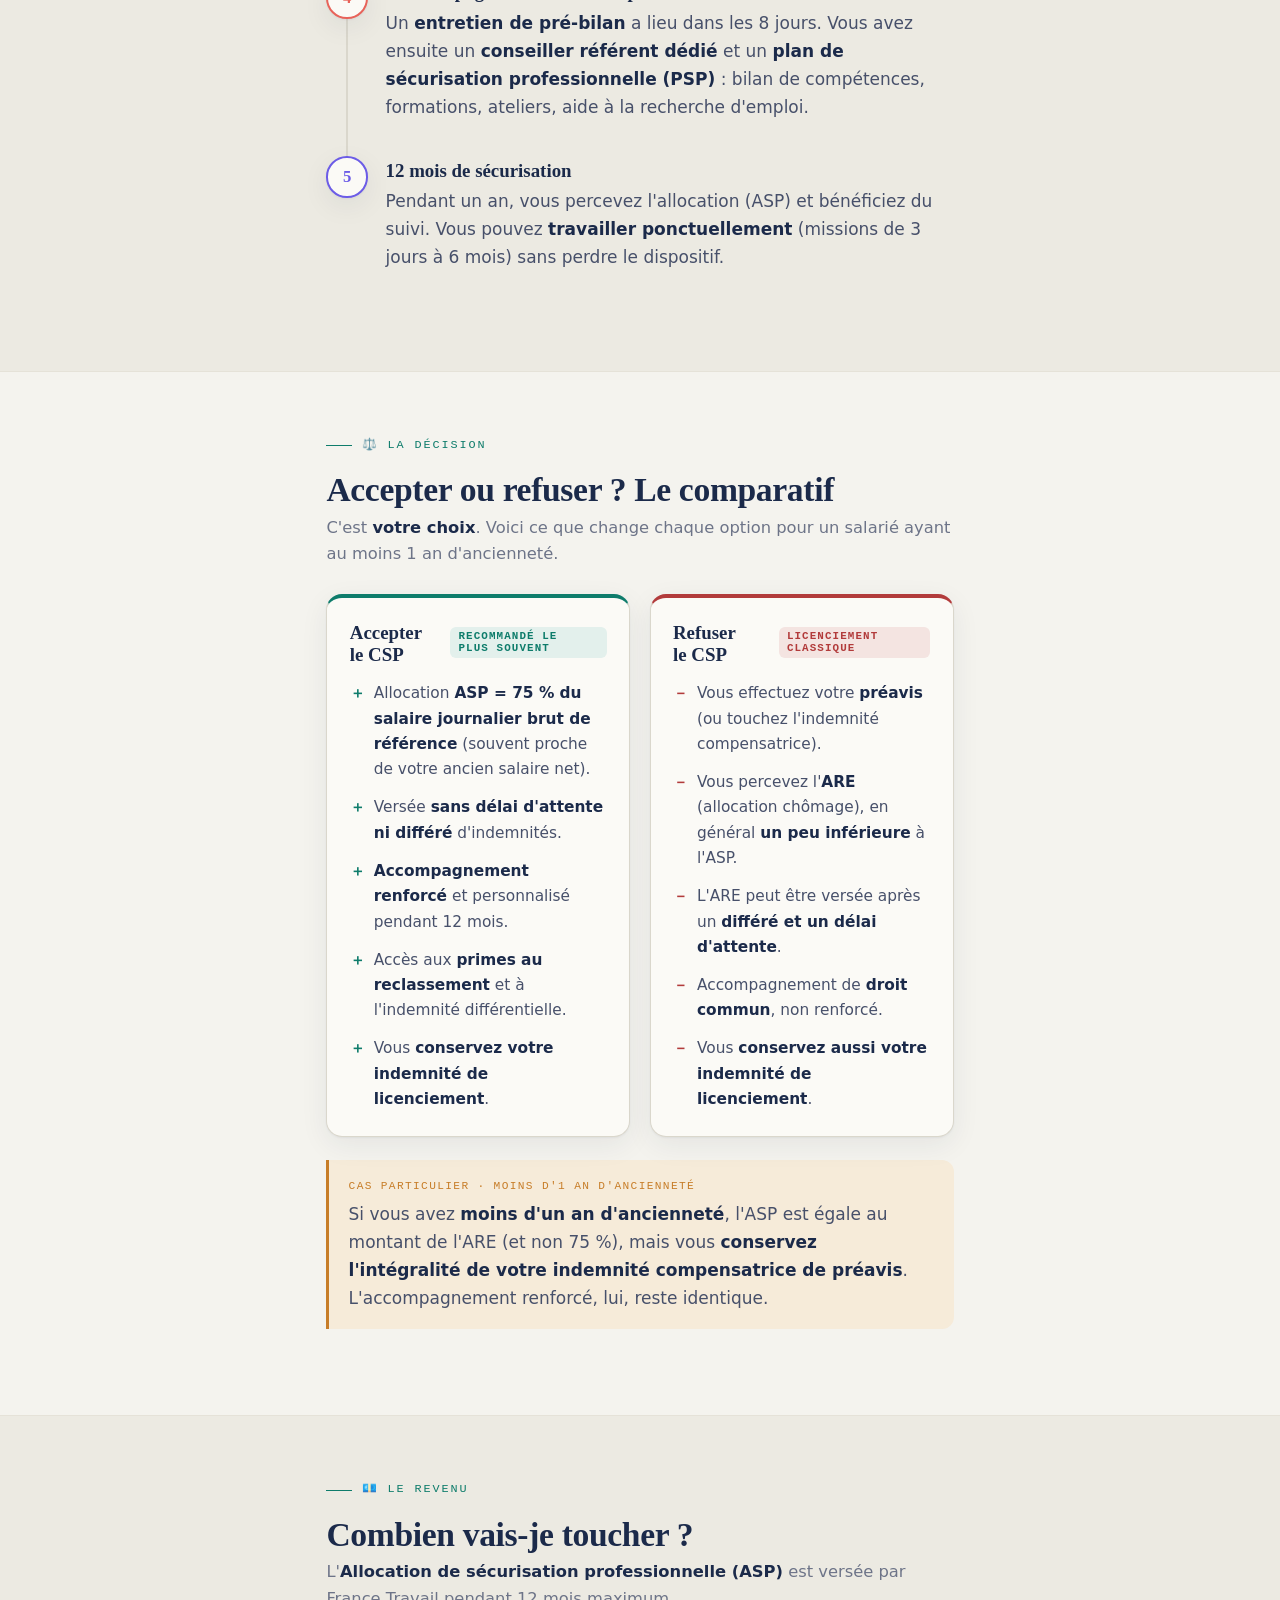
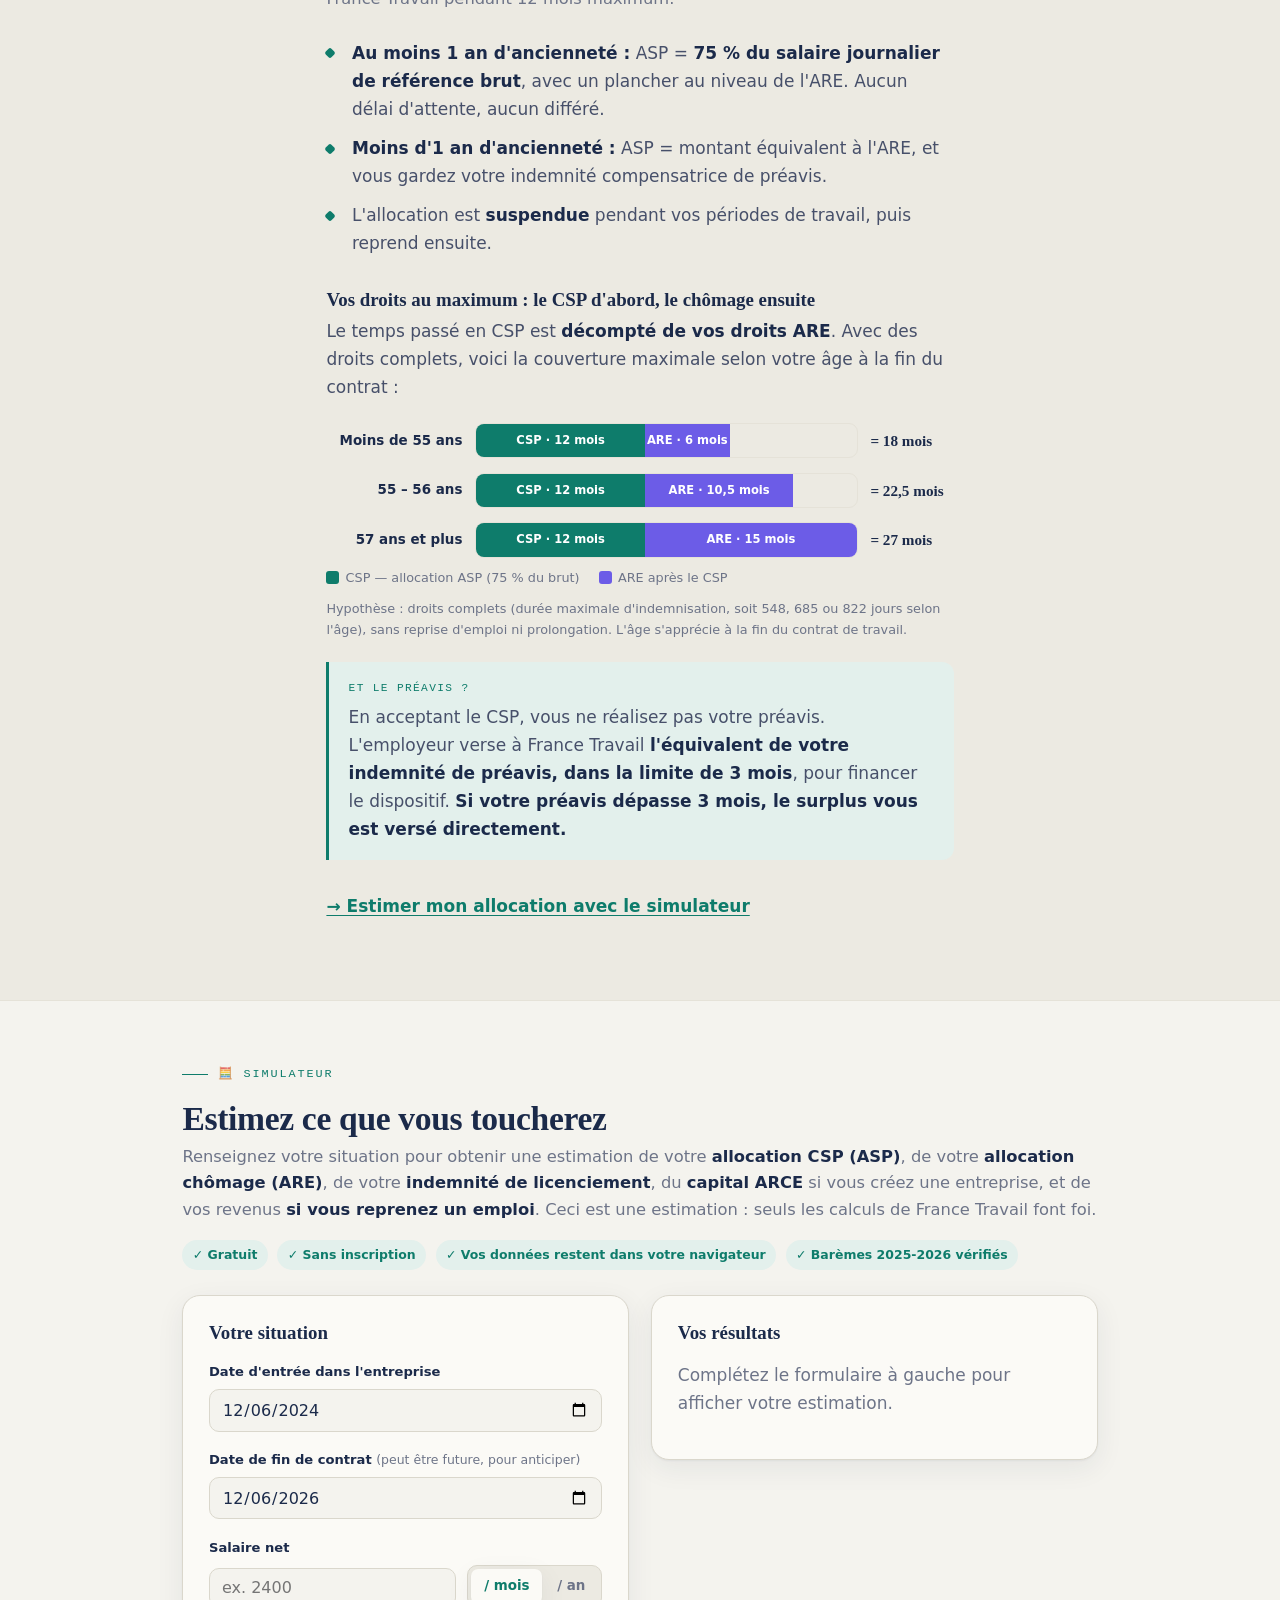
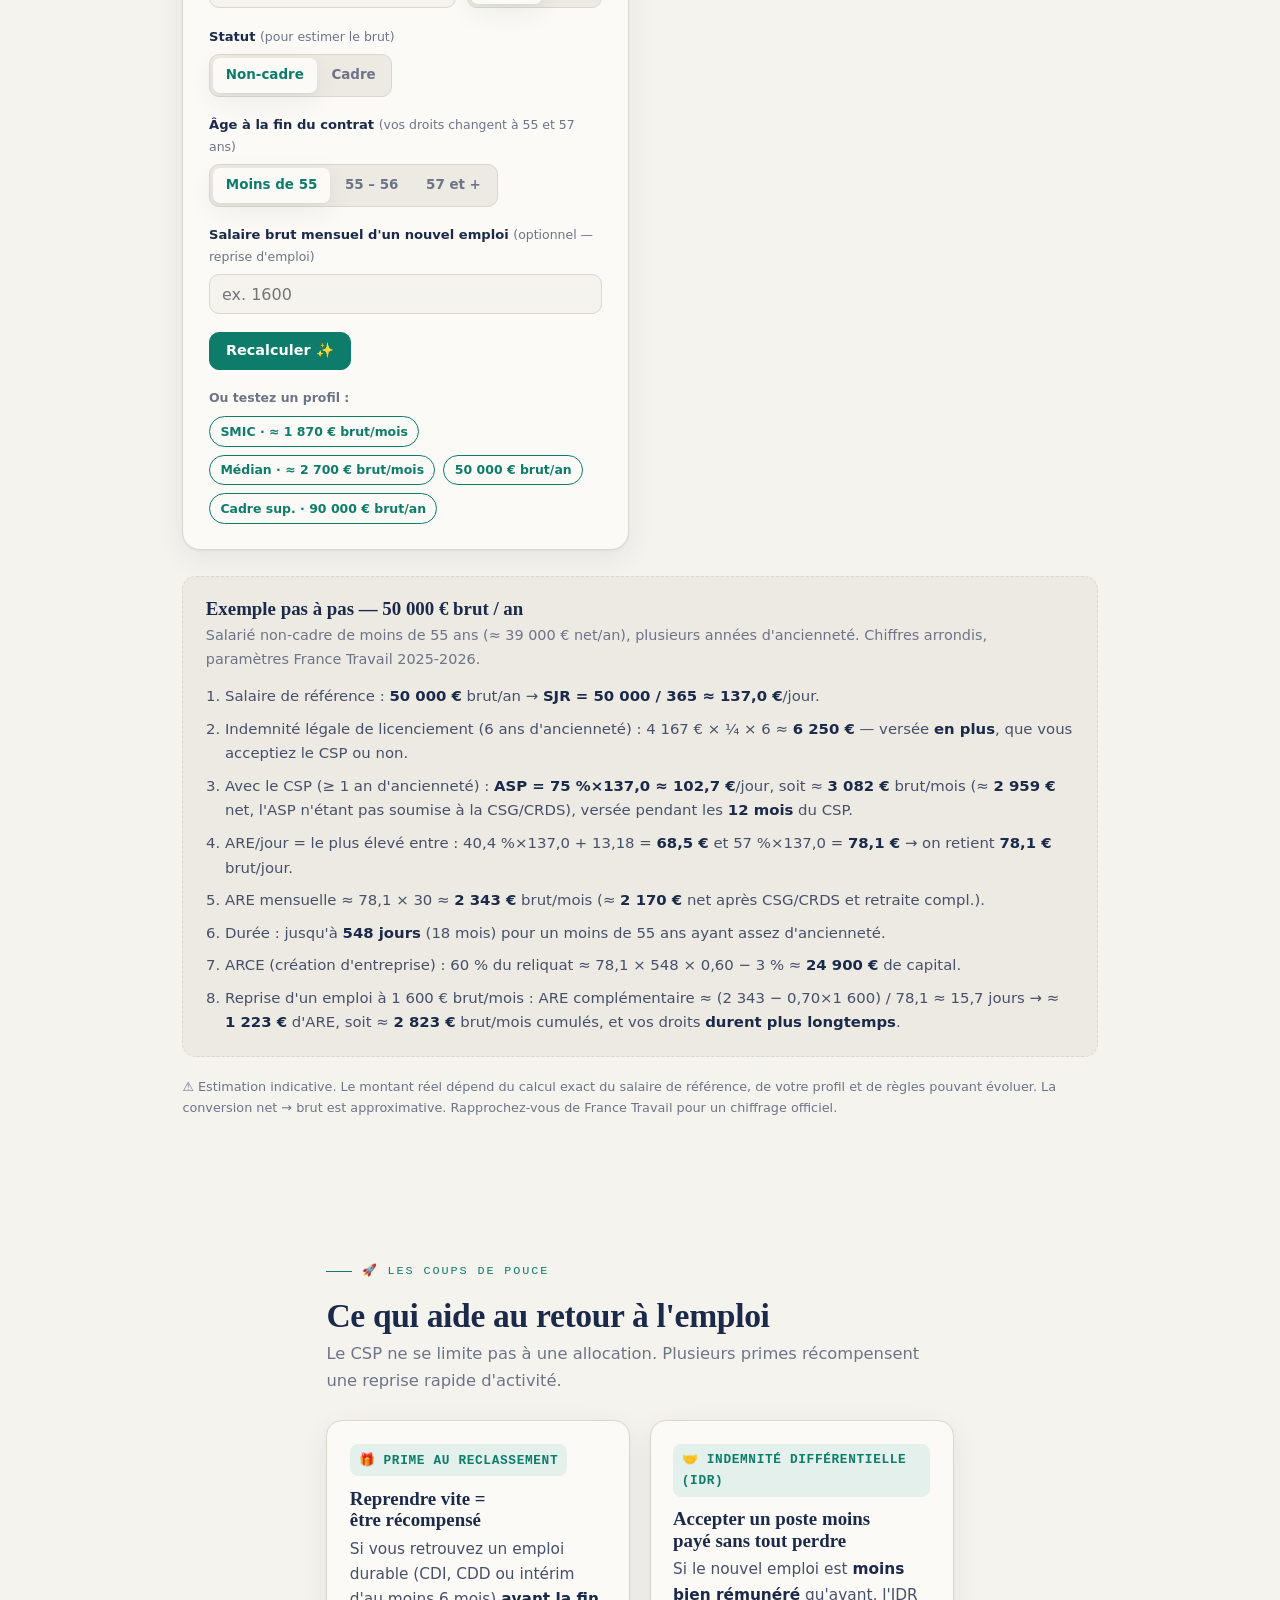
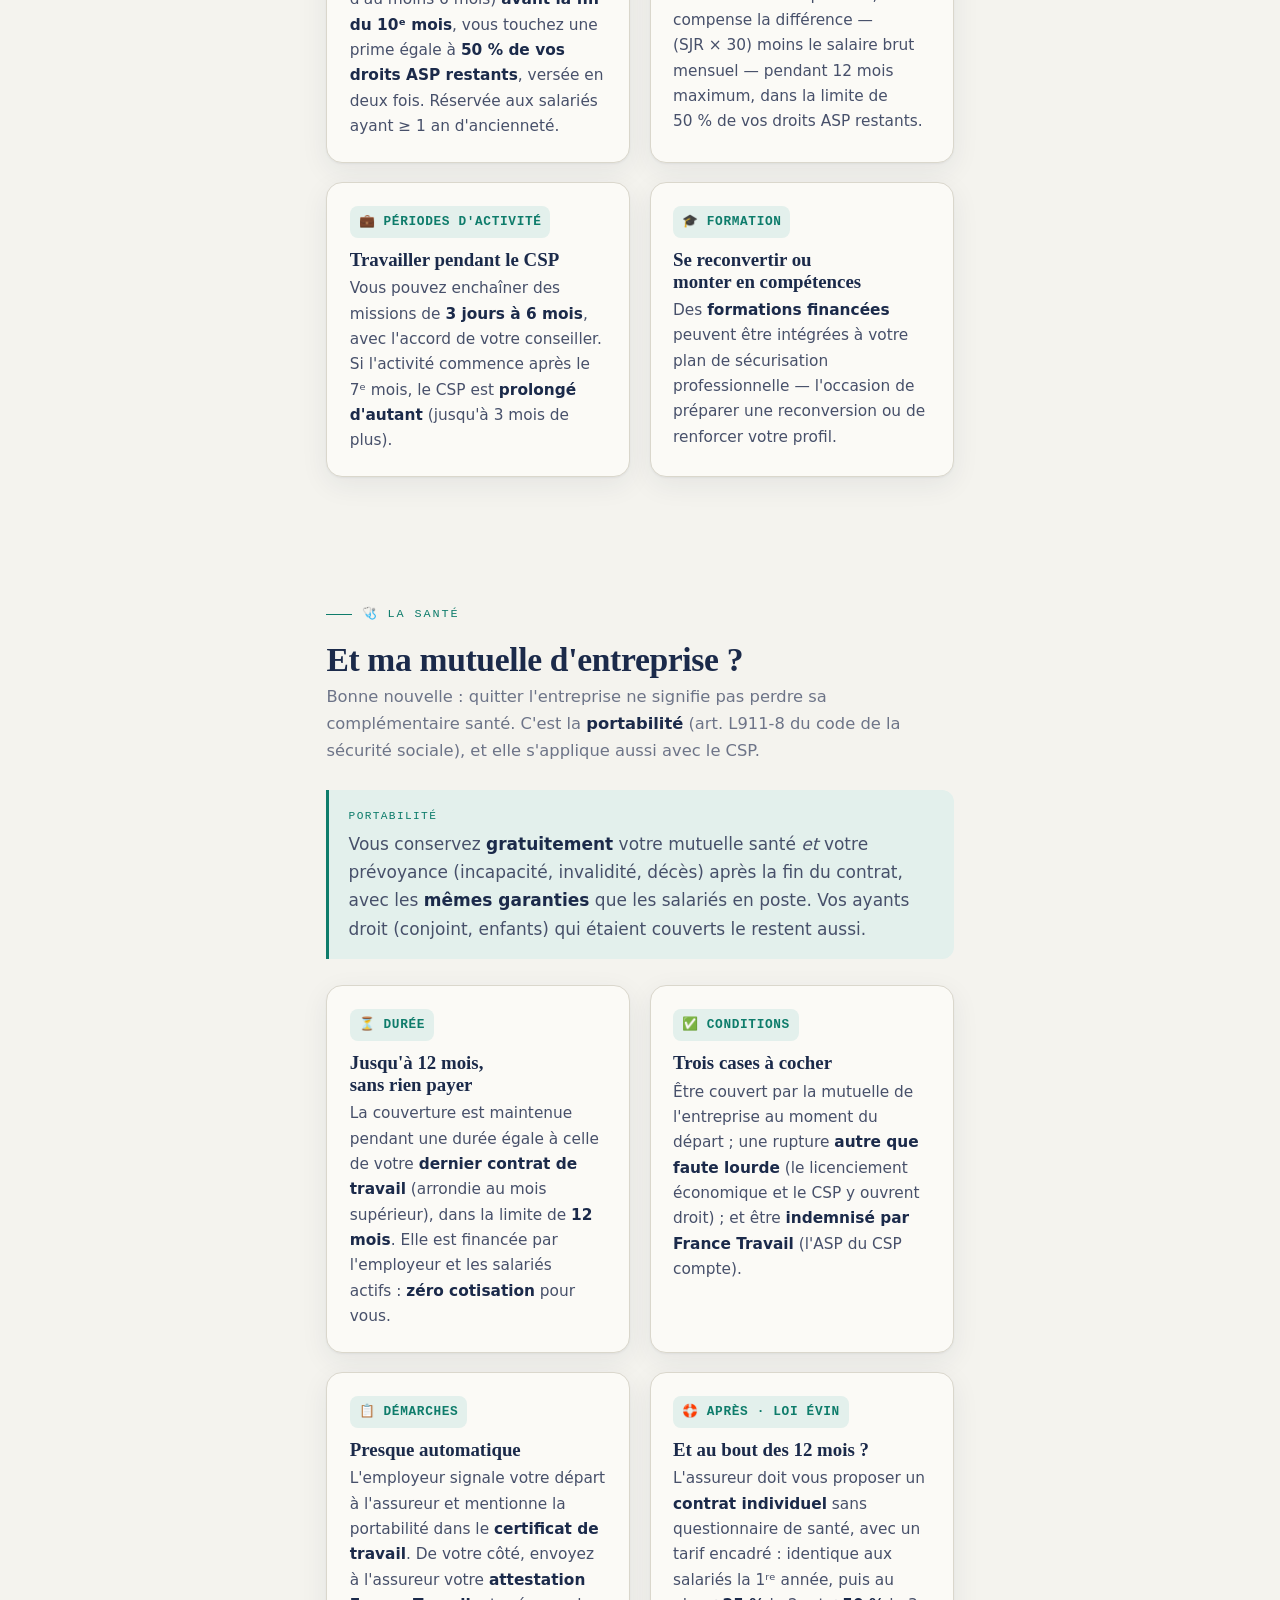
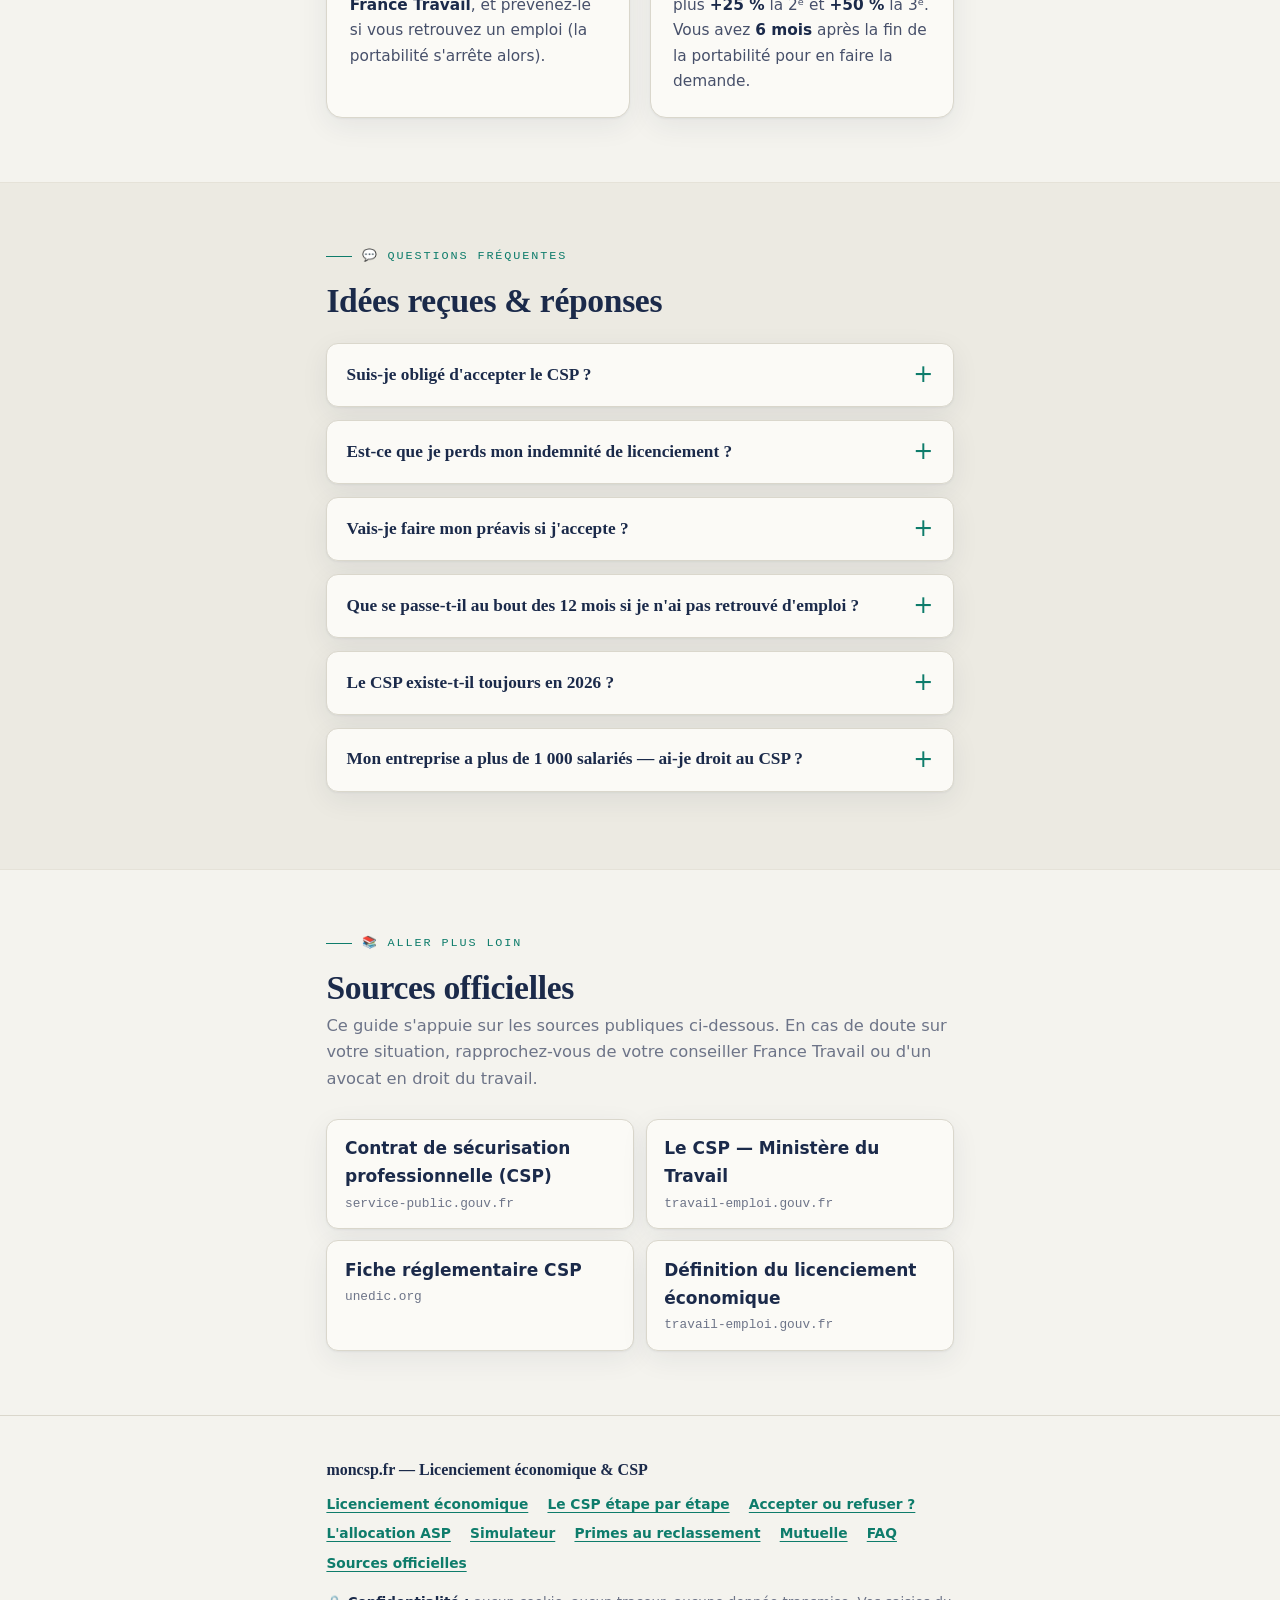
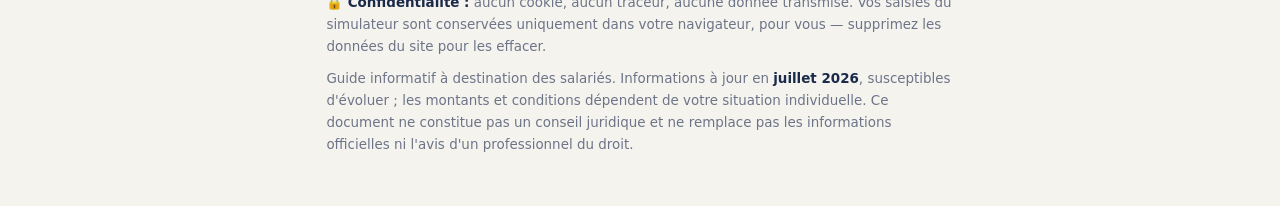
==== commit 9b7ddf8f: "Add footer nav, privacy note, and keyword anchors on all sections - Footer: moncsp.fr wordmark, sect" ====
--- a/index.html
+++ b/index.html
@@ -372,6 +372,8 @@
   .sources a:hover { border-color: var(--teal); }
 
   footer.disc { padding-block: 2.6rem; border-top: 1px solid var(--line); }
+  .foot-nav { display: flex; flex-wrap: wrap; gap: .4rem 1.2rem; margin: .4rem 0 1.1rem; }
+  .foot-nav a { font-size: .86rem; font-weight: 600; }
   footer.disc p { font-size: .84rem; color: var(--muted); margin-bottom: .6rem; }
   footer.disc .wordmark { font-family: var(--serif); font-weight: 600; color: var(--ink); font-size: 1rem; }
 
@@ -569,7 +571,7 @@
   </div>
 </header>
 
-<section class="band">
+<section class="band" id="essentiel">
   <div class="wrap">
     <p class="eyebrow">⏱️ L'essentiel en 30 secondes</p>
     <h2>Ce qu'il faut retenir</h2>
@@ -599,7 +601,7 @@
   </div>
 </section>
 
-<section>
+<section id="licenciement-economique">
   <div class="wrap">
     <p class="eyebrow">🧭 Le point de départ</p>
     <h2>Qu'est-ce qu'un licenciement économique&nbsp;?</h2>
@@ -618,7 +620,7 @@
   </div>
 </section>
 
-<section class="band">
+<section class="band" id="deroulement-csp">
   <div class="wrap">
     <p class="eyebrow">🗺️ Le dispositif</p>
     <h2>Le CSP, comment ça se passe&nbsp;?</h2>
@@ -664,7 +666,7 @@
   </div>
 </section>
 
-<section>
+<section id="accepter-ou-refuser">
   <div class="wrap">
     <p class="eyebrow">⚖️ La décision</p>
     <h2>Accepter ou refuser&nbsp;? Le comparatif</h2>
@@ -698,7 +700,7 @@
   </div>
 </section>
 
-<section class="band">
+<section class="band" id="allocation-asp">
   <div class="wrap">
     <p class="eyebrow">💶 Le revenu</p>
     <h2>Combien vais-je toucher&nbsp;?</h2>
@@ -972,7 +974,7 @@
   </div>
 </section>
 
-<section>
+<section id="primes-reclassement">
   <div class="wrap">
     <p class="eyebrow">🚀 Les coups de pouce</p>
     <h2>Ce qui aide au retour à l'emploi</h2>
@@ -1002,7 +1004,7 @@
   </div>
 </section>
 
-<section>
+<section id="mutuelle">
   <div class="wrap">
     <p class="eyebrow">🩺 La santé</p>
     <h2>Et ma mutuelle d'entreprise&nbsp;?</h2>
@@ -1038,7 +1040,7 @@
   </div>
 </section>
 
-<section class="band">
+<section class="band" id="faq">
   <div class="wrap">
     <p class="eyebrow">💬 Questions fréquentes</p>
     <h2>Idées reçues &amp; réponses</h2>
@@ -1071,7 +1073,7 @@
   </div>
 </section>
 
-<section>
+<section id="sources">
   <div class="wrap">
     <p class="eyebrow">📚 Aller plus loin</p>
     <h2>Sources officielles</h2>
@@ -1099,7 +1101,19 @@
 
 <footer class="disc">
   <div class="wrap">
-    <p class="wordmark">Licenciement économique &amp; CSP</p>
+    <p class="wordmark">moncsp.fr — Licenciement économique &amp; CSP</p>
+    <nav class="foot-nav" aria-label="Pied de page">
+      <a href="#licenciement-economique">Licenciement économique</a>
+      <a href="#deroulement-csp">Le CSP étape par étape</a>
+      <a href="#accepter-ou-refuser">Accepter ou refuser&nbsp;?</a>
+      <a href="#allocation-asp">L'allocation ASP</a>
+      <a href="#simulateur">Simulateur</a>
+      <a href="#primes-reclassement">Primes au reclassement</a>
+      <a href="#mutuelle">Mutuelle</a>
+      <a href="#faq">FAQ</a>
+      <a href="#sources">Sources officielles</a>
+    </nav>
+    <p>🔒 <strong>Confidentialité&nbsp;:</strong> aucun cookie, aucun traceur, aucune donnée transmise. Vos saisies du simulateur sont conservées uniquement dans votre navigateur, pour vous — supprimez les données du site pour les effacer.</p>
     <p>Guide informatif à destination des salariés. Informations à jour en <strong>juillet 2026</strong>, susceptibles d'évoluer&nbsp;; les montants et conditions dépendent de votre situation individuelle. Ce document ne constitue pas un conseil juridique et ne remplace pas les informations officielles ni l'avis d'un professionnel du droit.</p>
   </div>
 </footer>
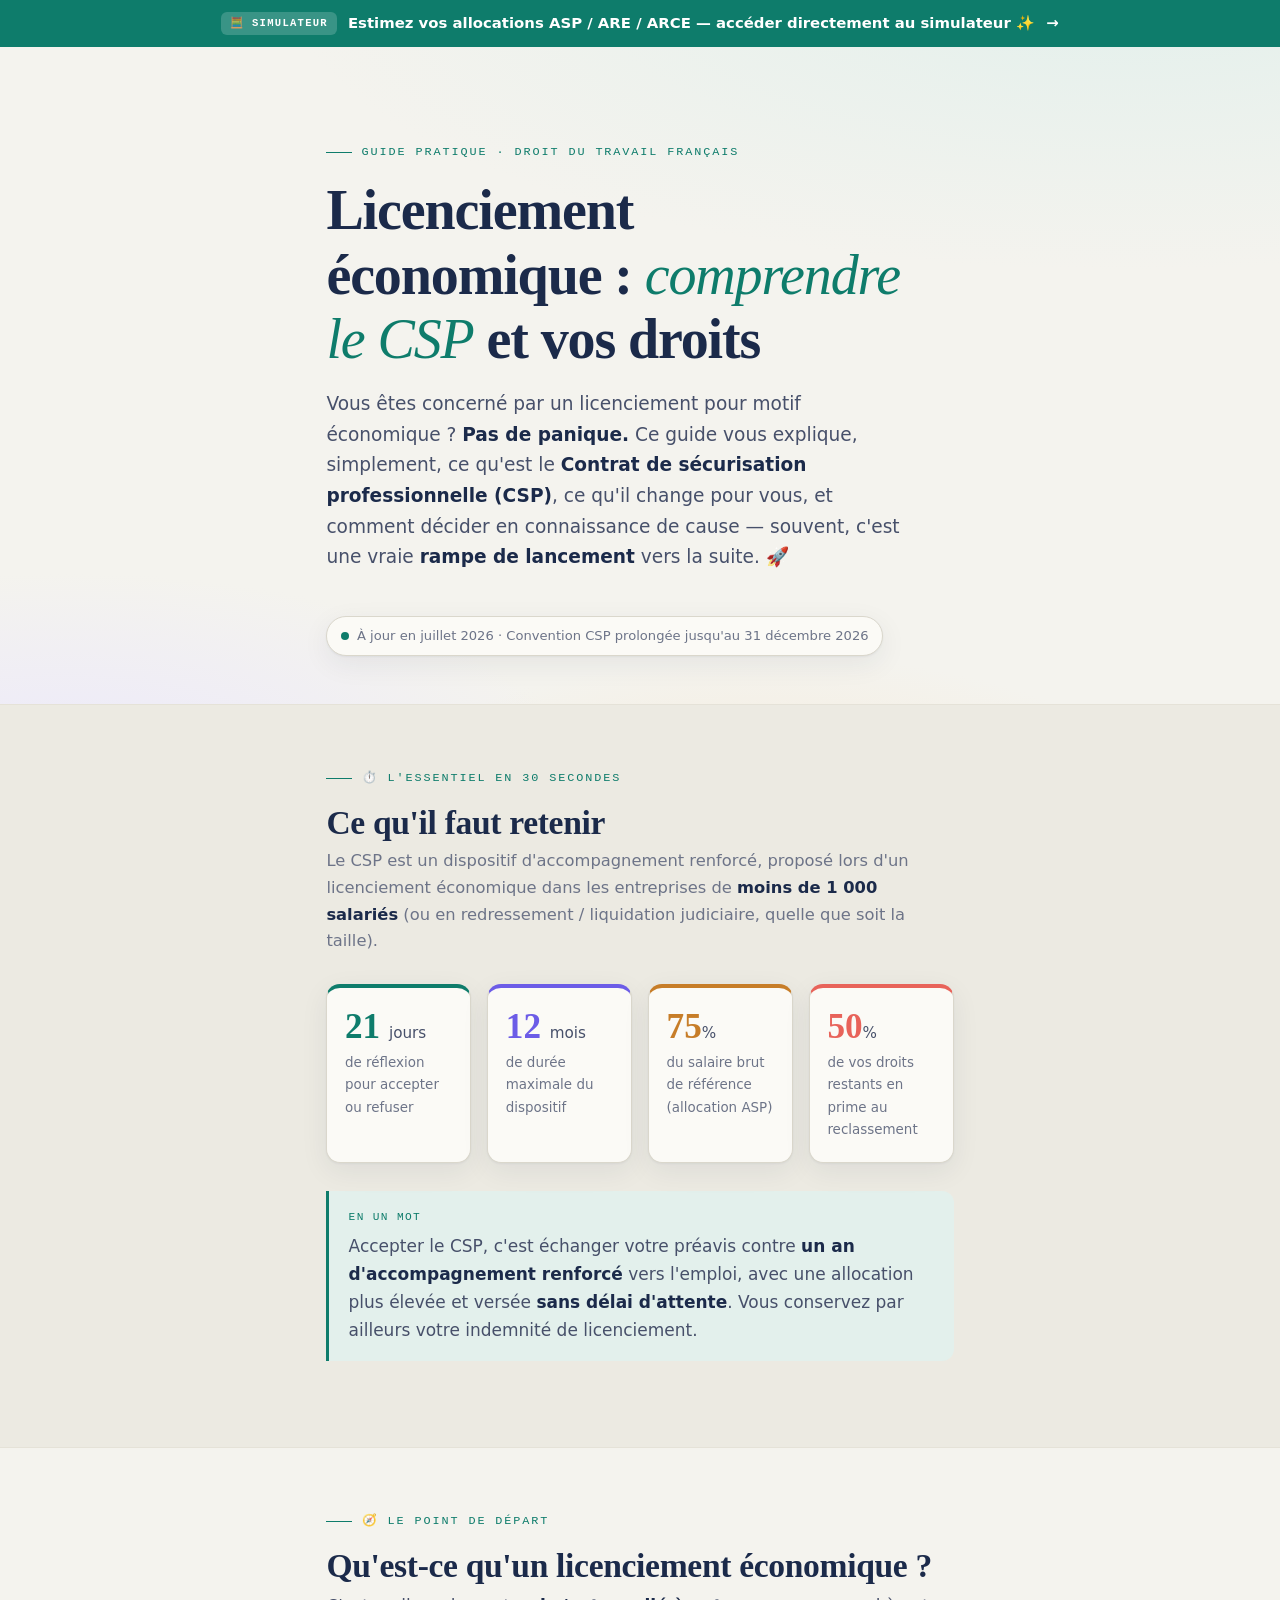
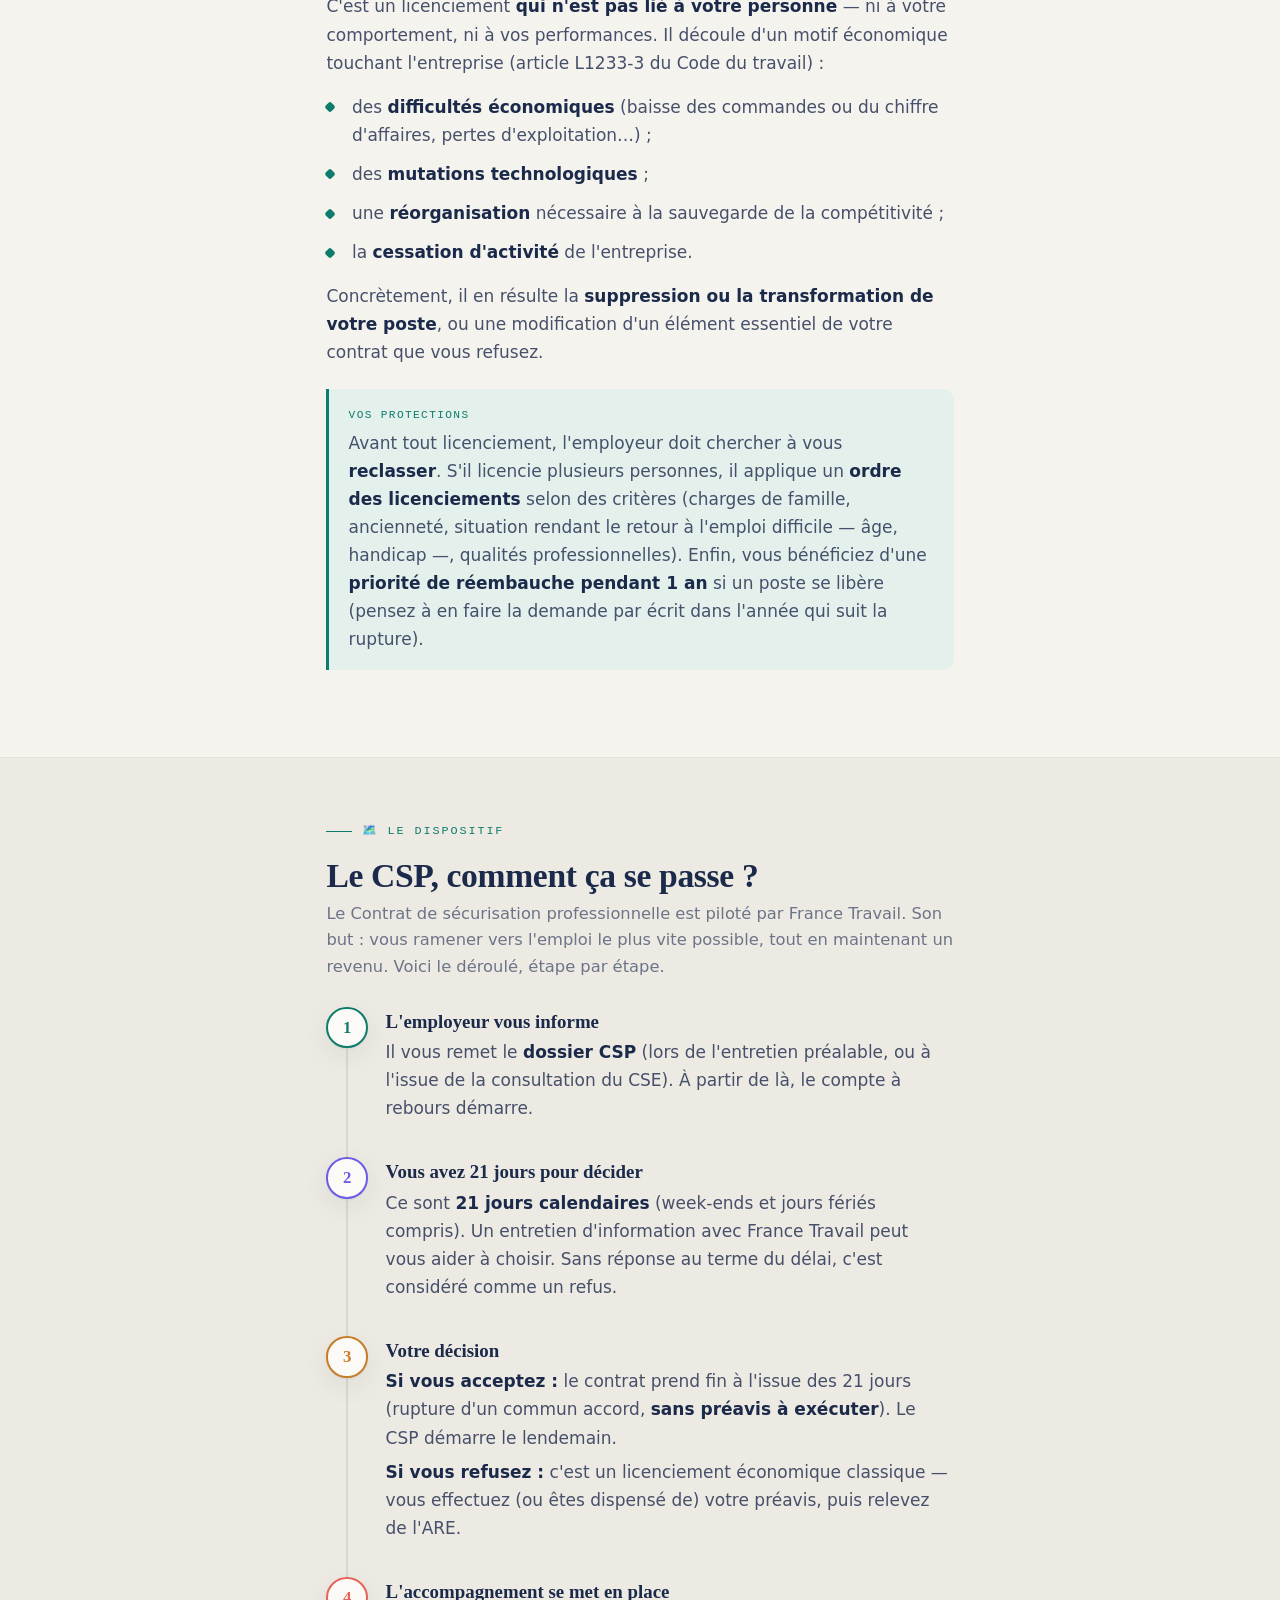
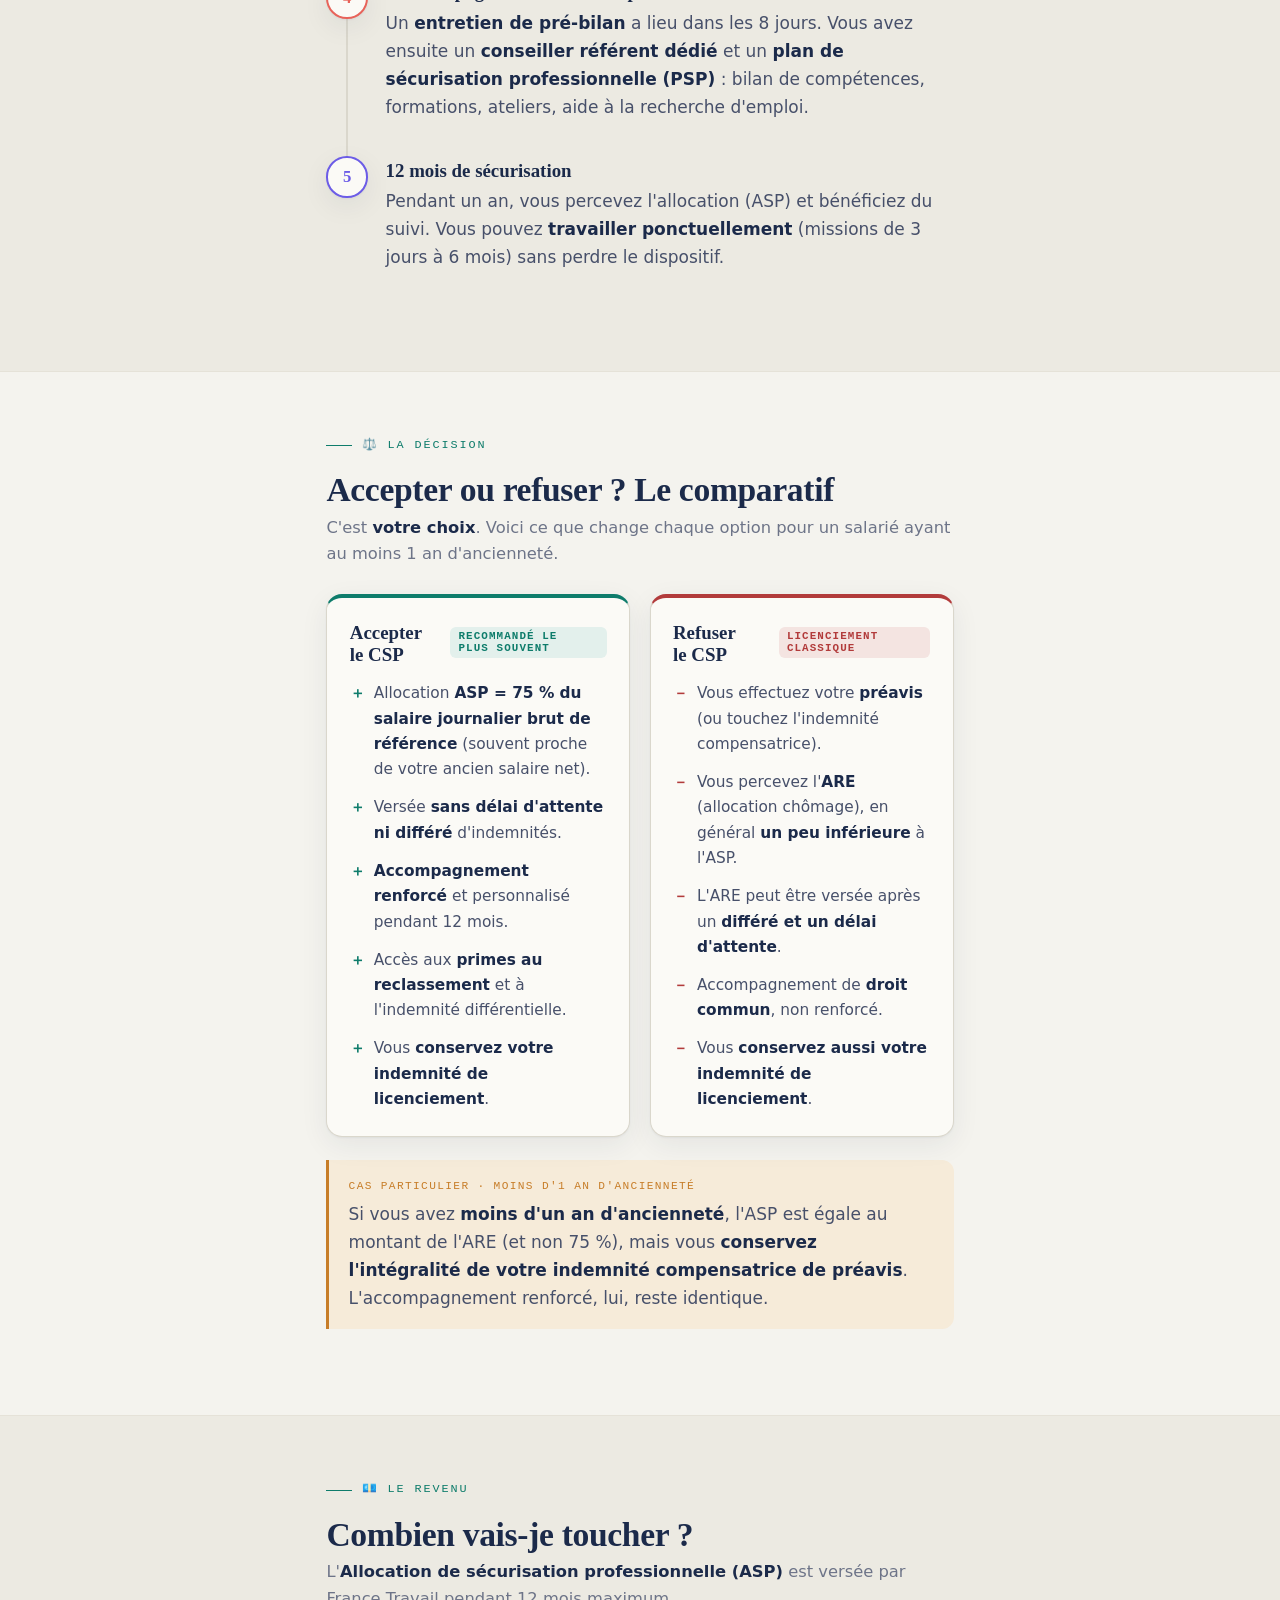
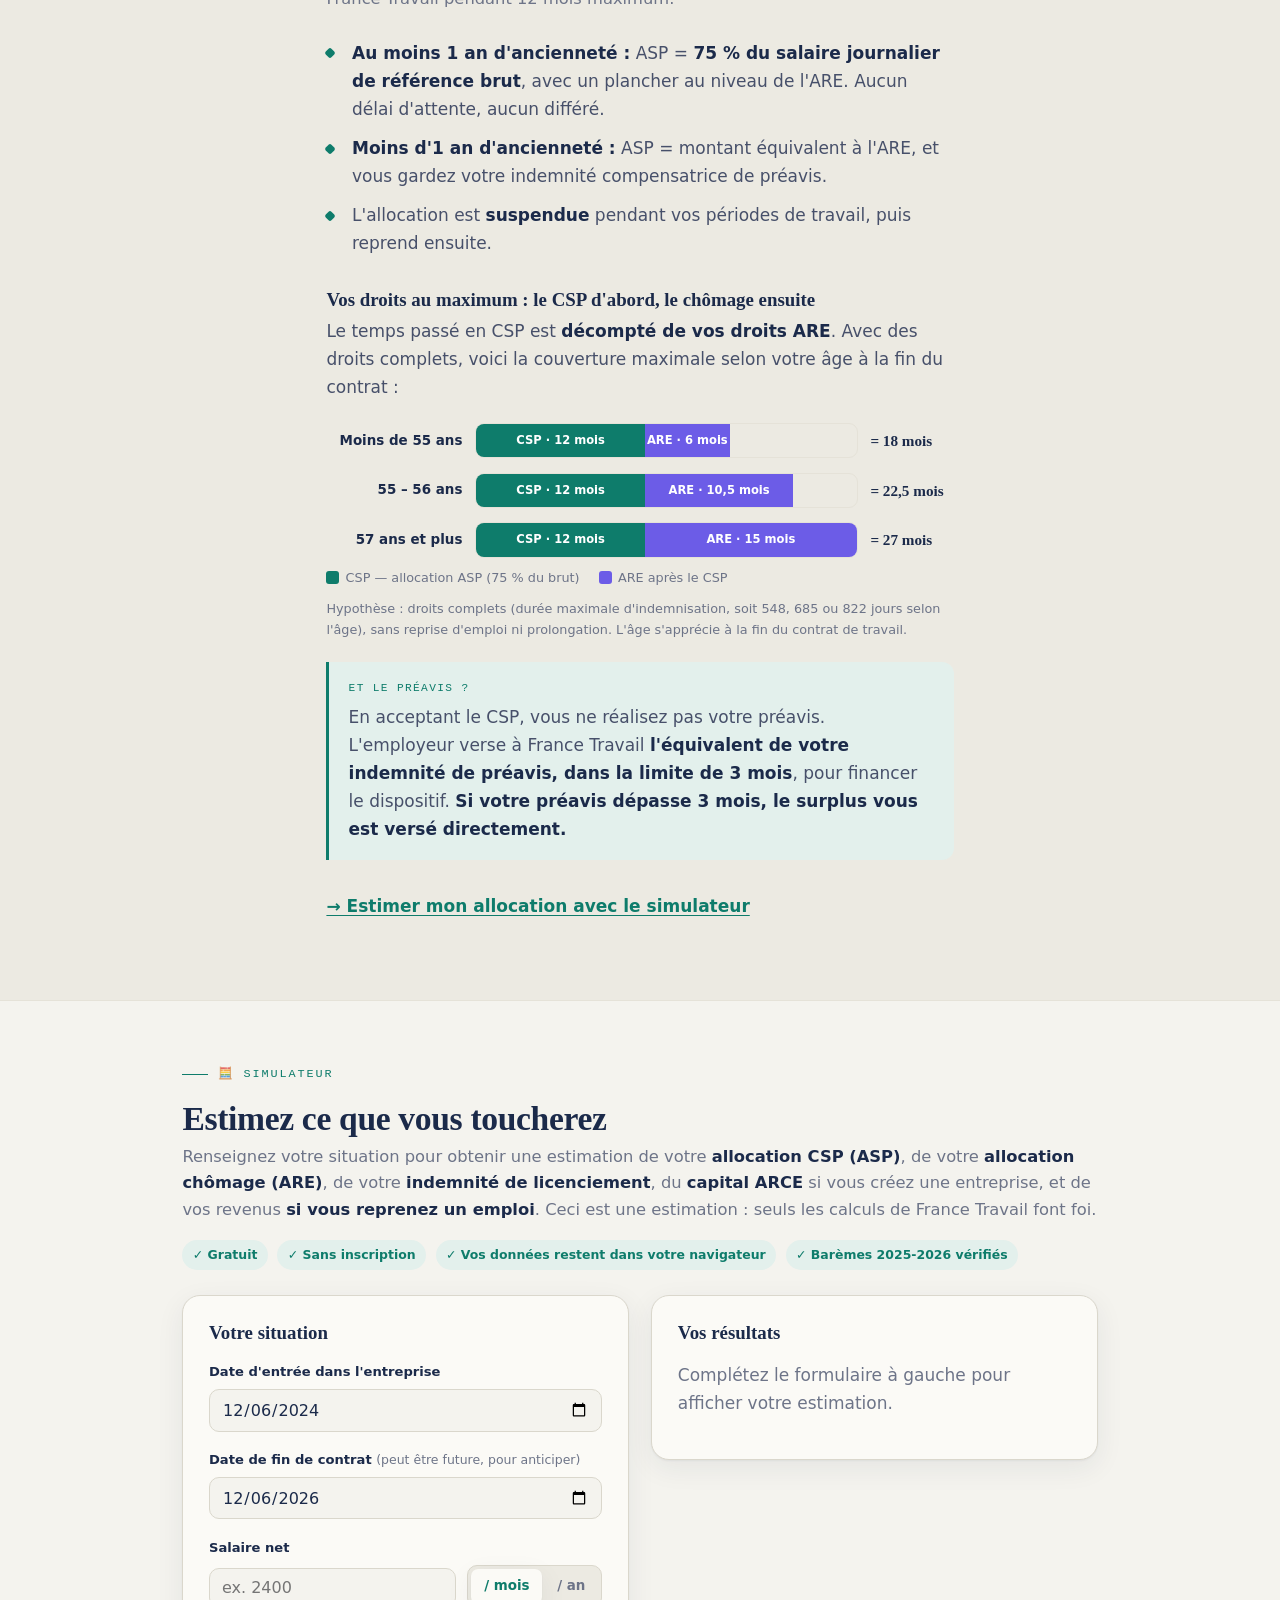
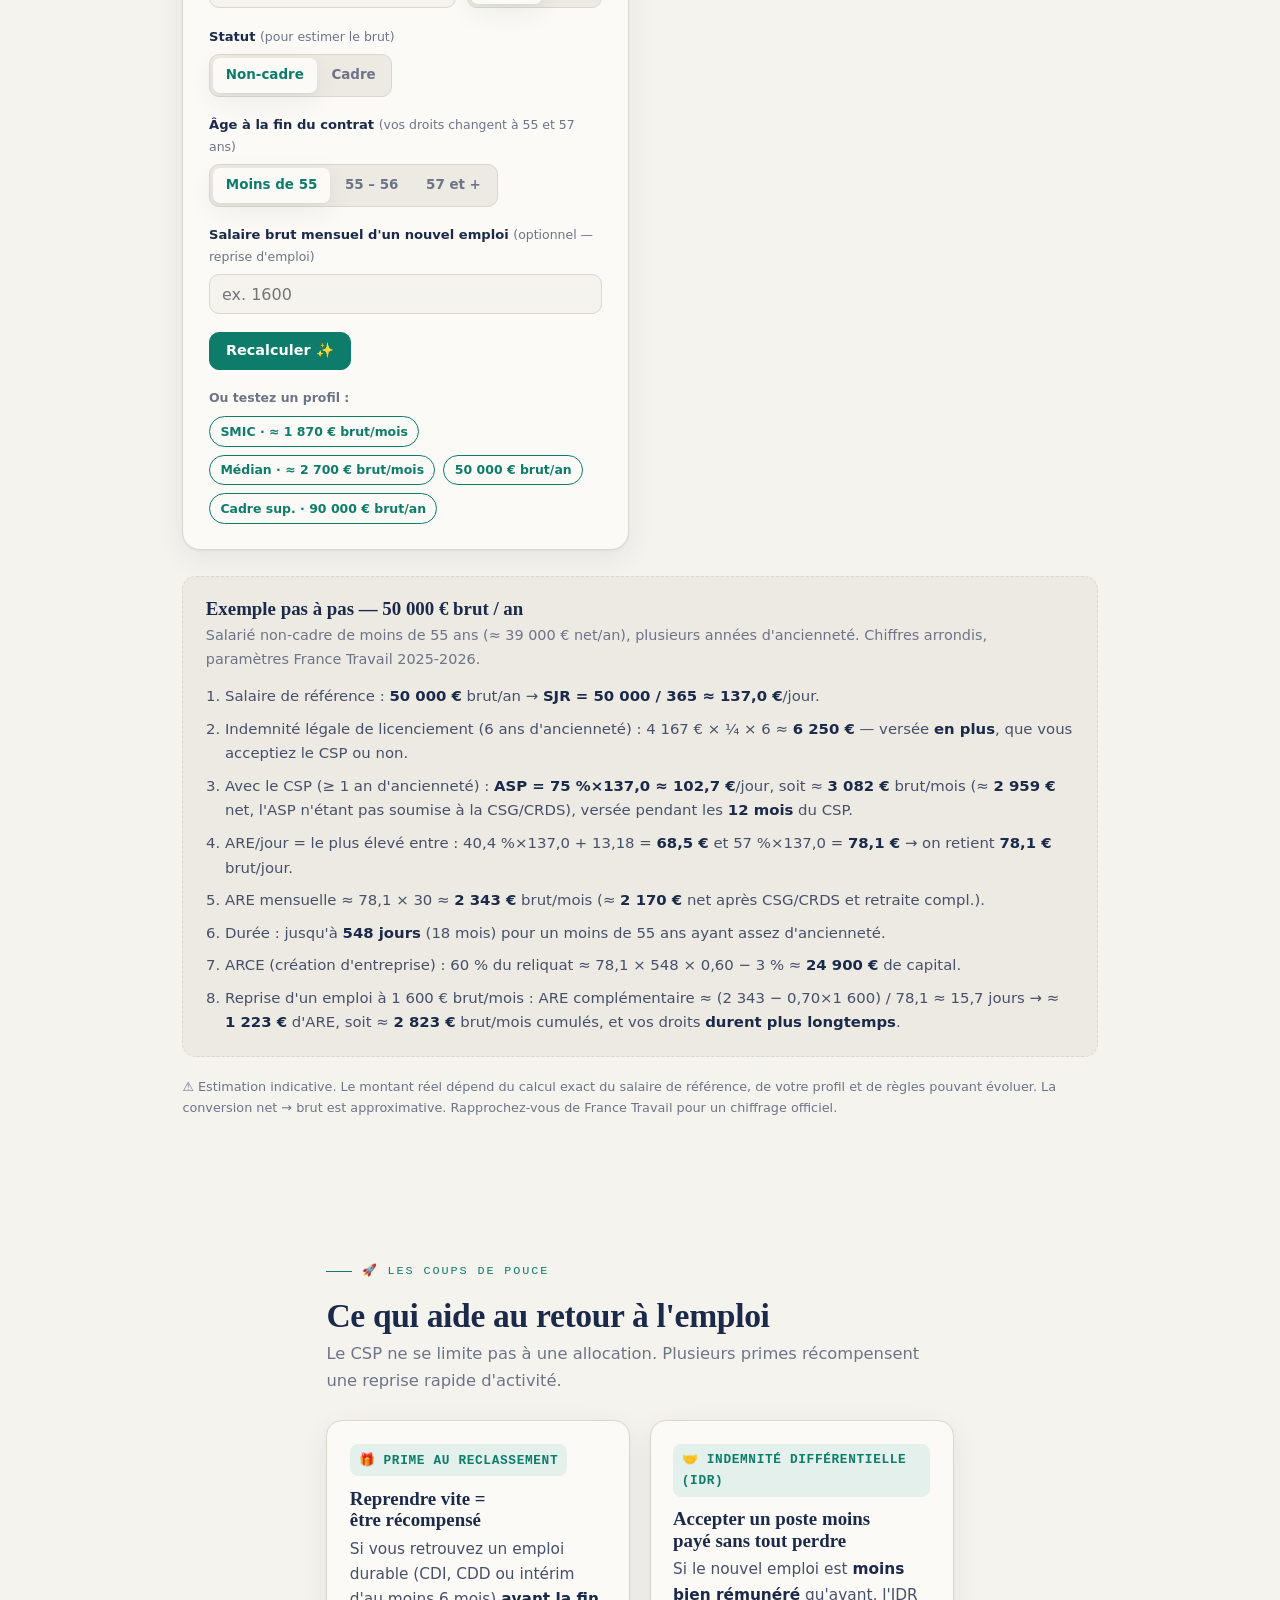
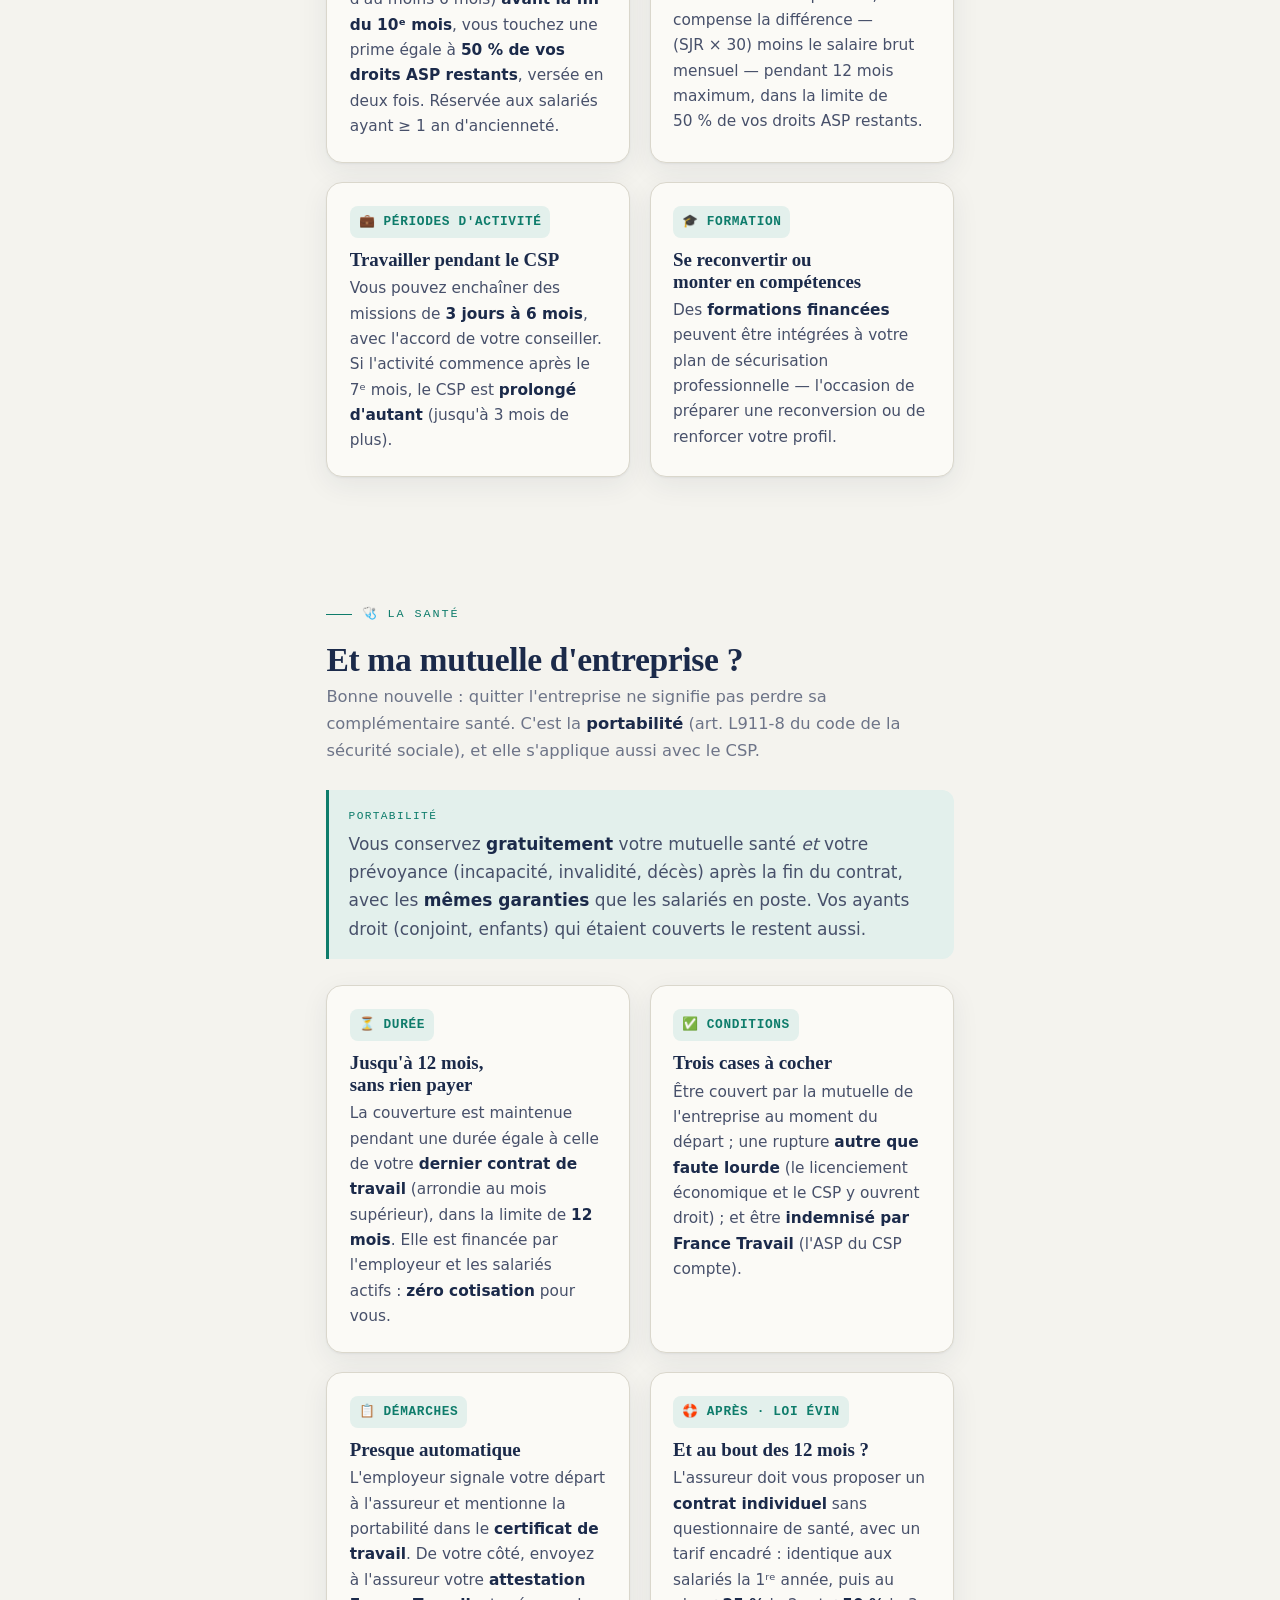
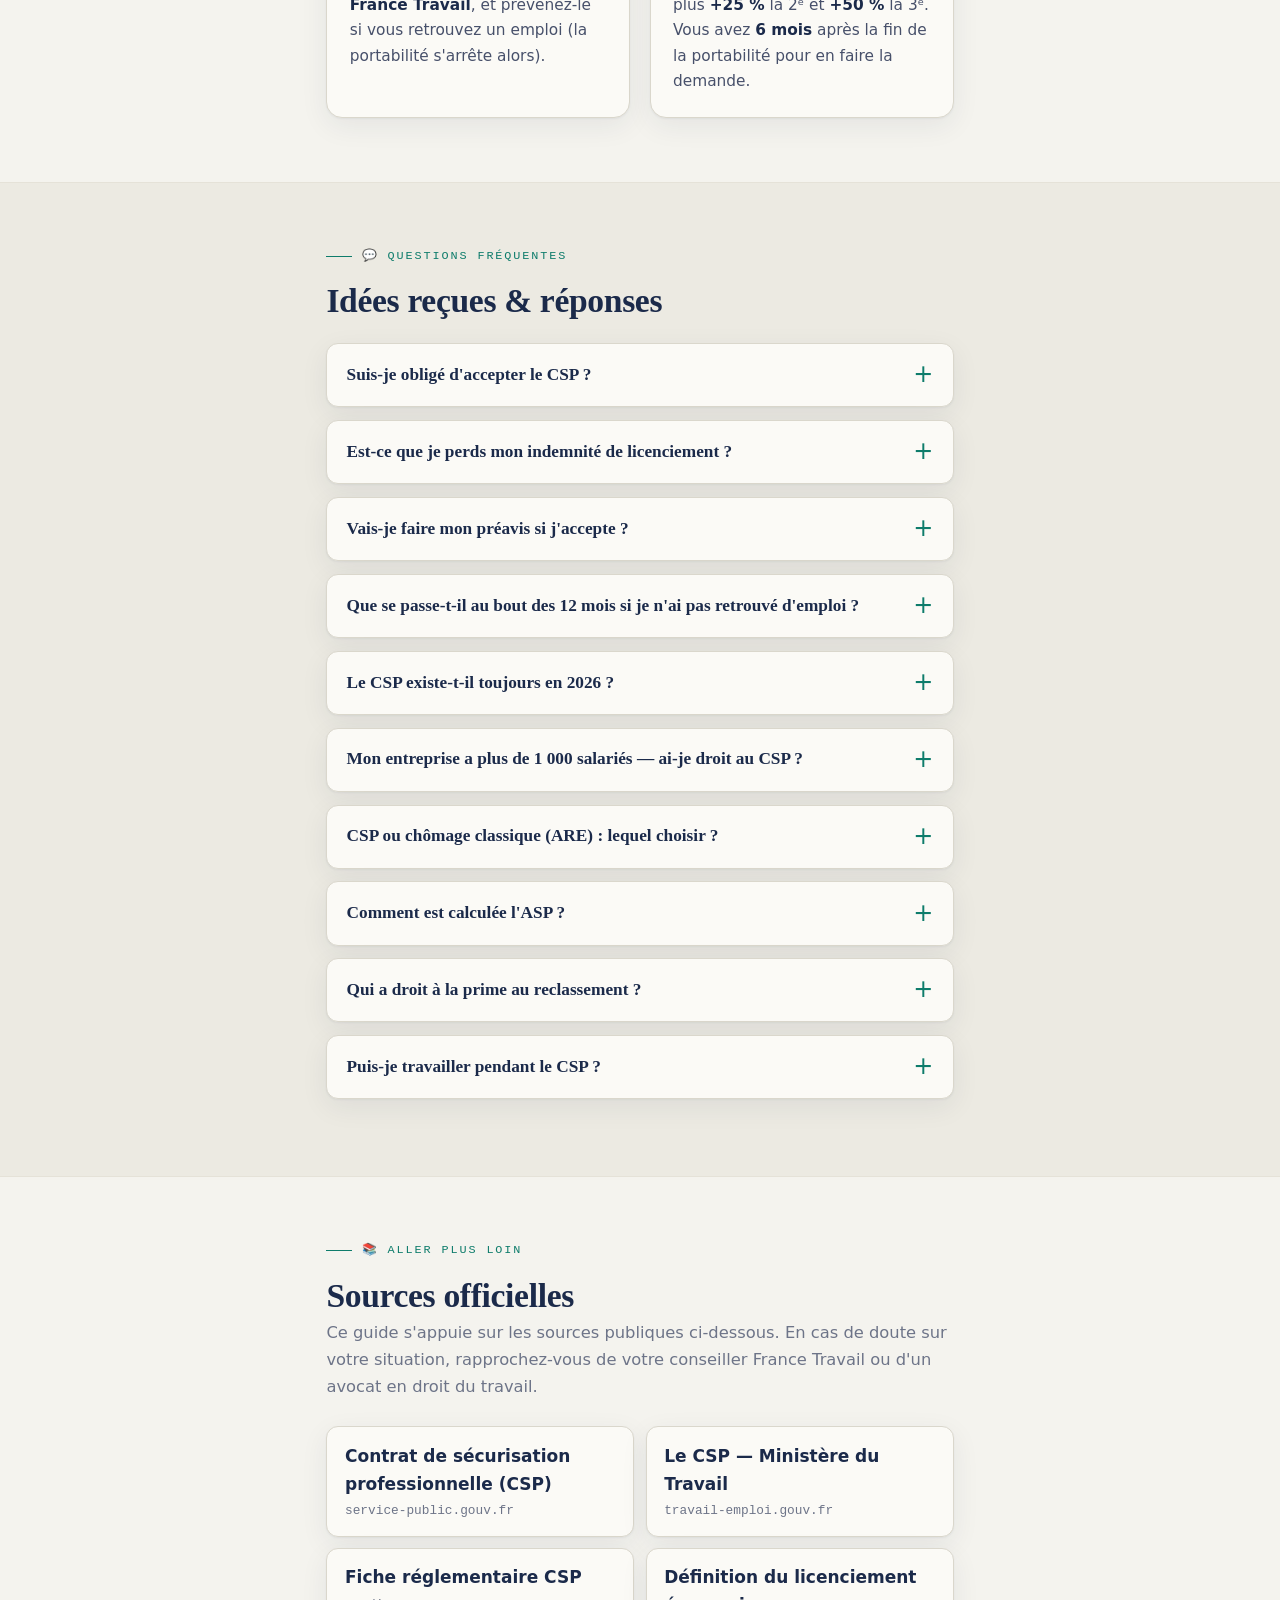
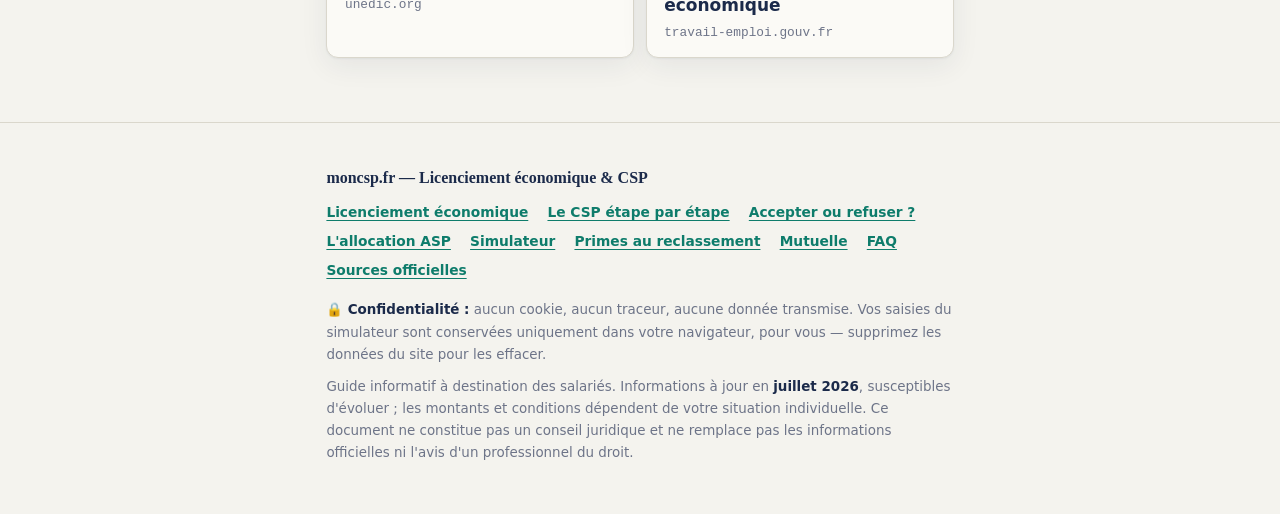
==== commit c86bed7f: "Expand FAQ with four search-targeted questions CSP vs ARE choice, ASP calculation method, prime au r" ====
--- a/index.html
+++ b/index.html
@@ -79,6 +79,26 @@
           "@type": "Question",
           "name": "Mon entreprise a plus de 1 000 salariés : ai-je droit au CSP ?",
           "acceptedAnswer": { "@type": "Answer", "text": "Dans ce cas, l'employeur n'est pas tenu de proposer le CSP : il doit à la place vous proposer un congé de reclassement. Le CSP redevient toutefois obligatoire si l'entreprise est en redressement ou liquidation judiciaire." }
+        },
+        {
+          "@type": "Question",
+          "name": "CSP ou chômage classique (ARE) : lequel choisir ?",
+          "acceptedAnswer": { "@type": "Answer", "text": "Avec au moins 1 an d'ancienneté, l'ASP du CSP (75 % du brut de référence) est presque toujours supérieure à l'ARE (au plus 57 % environ), versée sans délai d'attente ni différé, avec un accompagnement renforcé. Refuser le CSP, c'est conserver son préavis puis percevoir l'ARE." }
+        },
+        {
+          "@type": "Question",
+          "name": "Comment est calculée l'ASP ?",
+          "acceptedAnswer": { "@type": "Answer", "text": "ASP journalière = 75 % du salaire journalier de référence (salaires bruts des 24 derniers mois divisés par les jours de la période), sans pouvoir être inférieure à l'ARE. Elle est exonérée de CSG et de CRDS ; seule une participation de 3 % du SJR est retenue pour la retraite complémentaire. Versée pendant les 12 mois du CSP." }
+        },
+        {
+          "@type": "Question",
+          "name": "Qui a droit à la prime au reclassement ?",
+          "acceptedAnswer": { "@type": "Answer", "text": "Les bénéficiaires de l'ASP à 75 % (au moins 1 an d'ancienneté) qui reprennent un CDI, CDD ou intérim d'au moins 6 mois avant la fin du 10e mois du CSP. La prime vaut 50 % des droits ASP restants, versée en deux fois. Non cumulable avec l'indemnité différentielle de reclassement." }
+        },
+        {
+          "@type": "Question",
+          "name": "Puis-je travailler pendant le CSP ?",
+          "acceptedAnswer": { "@type": "Answer", "text": "Oui : des missions de 3 jours à moins de 6 mois, avec l'accord du conseiller. L'ASP est suspendue pendant l'activité puis reprend. Les périodes travaillées à partir du 7e mois peuvent prolonger le CSP jusqu'à 3 mois (15 mois au total). Une embauche durable d'au moins 6 mois met fin au dispositif." }
         }
       ]
     }
@@ -418,6 +438,8 @@
   .btn:active { transform: translateY(0) scale(.98); }
   .btn.ghost { background: transparent; color: var(--teal); }
   .btn:focus-visible { outline: 2px solid var(--teal); outline-offset: 2px; }
+  .res-actions { display: flex; flex-wrap: wrap; gap: .6rem; margin-top: 1.2rem; padding-top: 1rem; border-top: 2px solid var(--line); }
+  .res-actions .btn { font-size: .82rem; padding: .5rem .8rem; }
   .trust { display: flex; flex-wrap: wrap; gap: .5rem .6rem; margin: -0.6rem 0 1.2rem; }
   .trust span {
     background: var(--teal-tint); color: var(--teal); font-size: .78rem; font-weight: 600;
@@ -552,6 +574,39 @@
     .row .v { font-size: .95rem; }
   }
   @media (prefers-reduced-motion: reduce) { * { transition: none !important; } }
+
+  /* ---------- IMPRESSION ---------- */
+  @media print {
+    :root {
+      color-scheme: light;
+      --paper:#fff; --band:#fff; --surface:#fff;
+      --ink:#1B2A4A; --ink-soft:#33405e; --muted:#5a627a;
+      --line:#c9c6bb; --line-soft:#dad7cc;
+      --teal:#0E7C6B; --teal-tint:#eef5f3;
+      --amber:#C77D28; --amber-tint:#f9f1e4;
+      --red:#B23B3B; --red-tint:#f7ecea;
+      --violet:#5646c9; --violet-tint:#efedfb;
+      --coral:#d05048; --coral-tint:#fbeeec;
+      --shadow: none;
+    }
+    * { box-shadow: none !important; transition: none !important; }
+    body { font-size: 11.5px; background: #fff; }
+    .sim-banner, .btn, .ex-group, .foot-nav, .anchor-link, .res-actions,
+    #resultEmpty { display: none !important; }
+    .segset { background: none; border: none; padding: 0; }
+    .segset label { display: none; }
+    .segset input:checked + label {
+      display: inline-block; background: none !important; padding: 0;
+      color: var(--ink); font-weight: 600;
+    }
+    section, header.hero { padding-block: 1.2rem; }
+    .band { border-block: none; }
+    .tile, .bcard, .card, .callout, .row, .step, .frise-box, .example-box,
+    details, .sim-panel, .fv-span, .dc-row { break-inside: avoid; }
+    .sim { grid-template-columns: 1fr; gap: 1rem; }
+    a { color: var(--ink); text-decoration: none; }
+    .sources a::after { content: " — " attr(href); font-size: .75em; color: var(--muted); }
+  }
 </style>
 </head>
 <body>
@@ -924,6 +979,11 @@
               </div>
             </div>
           </div>
+
+          <div class="res-actions">
+            <button type="button" class="btn ghost" id="btnCopy">📋 Copier le résultat</button>
+            <button type="button" class="btn ghost" id="btnPrint">🖨️ Imprimer / PDF</button>
+          </div>
         </div>
       </div>
     </div>
@@ -1069,6 +1129,22 @@
         <summary>Mon entreprise a plus de 1&nbsp;000 salariés — ai-je droit au CSP&nbsp;?</summary>
         <div class="answer"><p>Dans ce cas, l'employeur n'est pas tenu de proposer le CSP&nbsp;: il doit à la place vous proposer un <strong>congé de reclassement</strong>. Le CSP redevient toutefois obligatoire si l'entreprise est en redressement ou liquidation judiciaire.</p></div>
       </details>
+      <details>
+        <summary>CSP ou chômage classique (ARE)&nbsp;: lequel choisir&nbsp;?</summary>
+        <div class="answer"><p>Avec au moins 1 an d'ancienneté, l'<strong>ASP du CSP (75&nbsp;% du brut de référence)</strong> est presque toujours supérieure à l'ARE (au plus 57&nbsp;% environ), versée <strong>sans délai d'attente ni différé</strong>, avec un accompagnement renforcé. Refuser le CSP, c'est conserver son préavis puis percevoir l'ARE. Utilisez le <a href="#simulateur">simulateur</a> pour comparer les deux montants dans votre situation.</p></div>
+      </details>
+      <details>
+        <summary>Comment est calculée l'ASP&nbsp;?</summary>
+        <div class="answer"><p>ASP journalière = <strong>75&nbsp;% de votre salaire journalier de référence</strong> (vos salaires bruts des 24 derniers mois divisés par les jours de la période), sans pouvoir être inférieure à l'ARE. Elle est <strong>exonérée de CSG et de CRDS</strong>&nbsp;; seule une participation de 3&nbsp;% du SJR est retenue pour la retraite complémentaire. Elle est versée chaque mois pendant les 12 mois du CSP.</p></div>
+      </details>
+      <details>
+        <summary>Qui a droit à la prime au reclassement&nbsp;?</summary>
+        <div class="answer"><p>Les bénéficiaires de l'ASP à 75&nbsp;% (donc ≥&nbsp;1 an d'ancienneté) qui reprennent un <strong>CDI, CDD ou intérim d'au moins 6 mois avant la fin du 10ᵉ mois</strong> du CSP. La prime vaut <strong>50&nbsp;% des droits ASP restants</strong> et est versée en deux fois. Elle n'est pas cumulable avec l'indemnité différentielle de reclassement.</p></div>
+      </details>
+      <details>
+        <summary>Puis-je travailler pendant le CSP&nbsp;?</summary>
+        <div class="answer"><p>Oui&nbsp;: des missions de <strong>3 jours à moins de 6 mois</strong>, avec l'accord de votre conseiller. L'ASP est suspendue pendant l'activité puis reprend. Les périodes travaillées à partir du 7ᵉ mois peuvent <strong>prolonger le CSP jusqu'à 3 mois</strong> (15 mois au total). Une embauche durable (≥&nbsp;6 mois) met fin au dispositif — pensez alors à la prime au reclassement.</p></div>
+      </details>
     </div>
   </div>
 </section>
@@ -1506,6 +1582,47 @@
     });
   });
 
+  // Copier le résultat (texte brut, lisible dans un mail ou un SMS)
+  function resumeTexte() {
+    if (el("resultContent").hidden) return null;
+    var l = [
+      "Mon estimation CSP — moncsp.fr",
+      "",
+      "ASP pendant le CSP : " + el("rAspMoisNet").textContent + " € net/mois pendant " + el("rAspDureeMois").textContent + " mois",
+      "ARE (si refus du CSP, ou après) : " + el("rAreMoisNet").textContent + " € net/mois",
+      "Indemnité légale de licenciement : " + el("rIndem").textContent + " € brut (minimum)",
+      "Salaire journalier de référence : " + el("rSjr").textContent + " €",
+      "Durée d'indemnisation ARE : " + el("rDureeMois").textContent + " mois",
+      "ARCE (création d'entreprise) : " + el("rArce").textContent + " €",
+      "",
+      "Estimation indicative — seuls les calculs de France Travail font foi."
+    ];
+    return l.join("\n");
+  }
+  el("btnCopy").addEventListener("click", function () {
+    var txt = resumeTexte();
+    if (!txt || !navigator.clipboard) return;
+    navigator.clipboard.writeText(txt).then(function () {
+      el("btnCopy").textContent = "✓ Copié !";
+      setTimeout(function () { el("btnCopy").textContent = "📋 Copier le résultat"; }, 2000);
+    });
+  });
+  el("btnPrint").addEventListener("click", function () { window.print(); });
+
+  // À l'impression : ouvre toutes les FAQ, puis restaure leur état
+  var detailsFermes = [];
+  window.addEventListener("beforeprint", function () {
+    detailsFermes = [];
+    document.querySelectorAll("details:not([open])").forEach(function (d) {
+      detailsFermes.push(d);
+      d.open = true;
+    });
+  });
+  window.addEventListener("afterprint", function () {
+    detailsFermes.forEach(function (d) { d.open = false; });
+    detailsFermes = [];
+  });
+
   // Restaure les saisies de la dernière visite et recalcule si un salaire était renseigné
   if (restoreInputs()) compute();
 })();
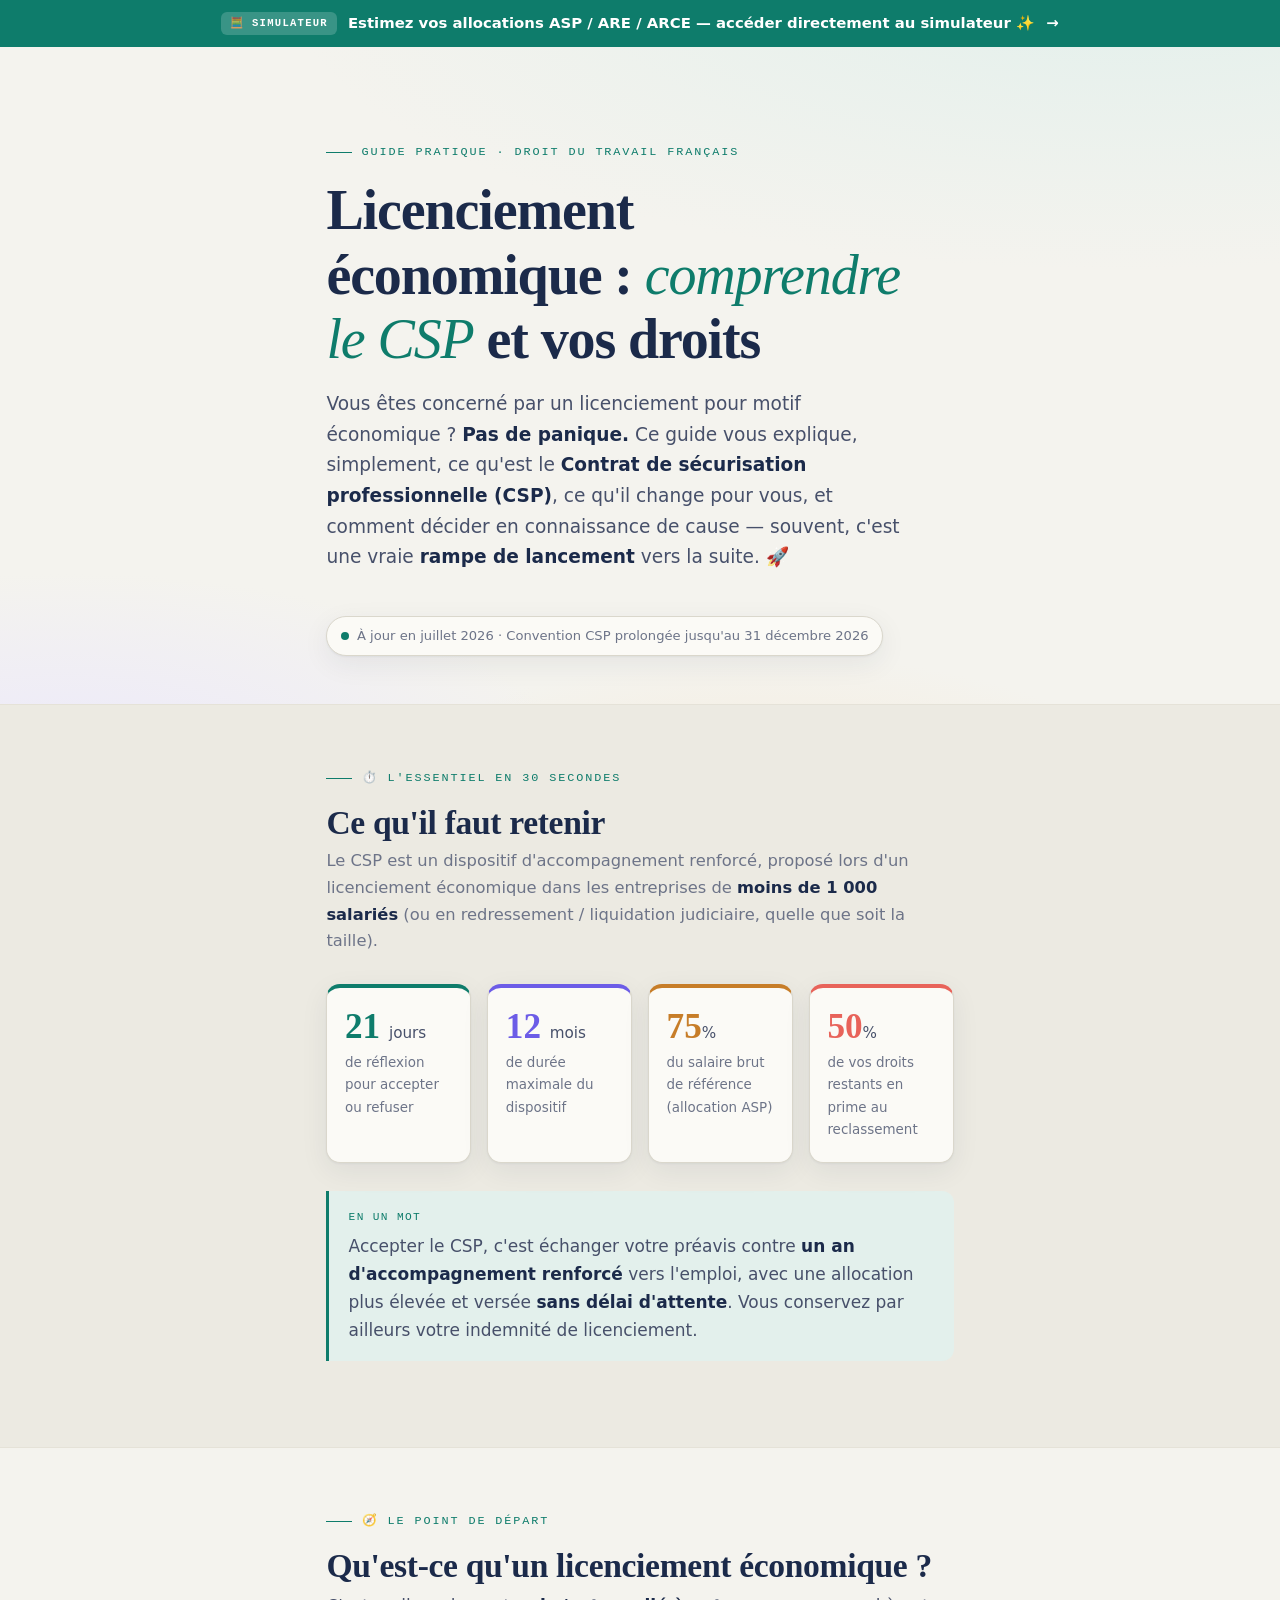
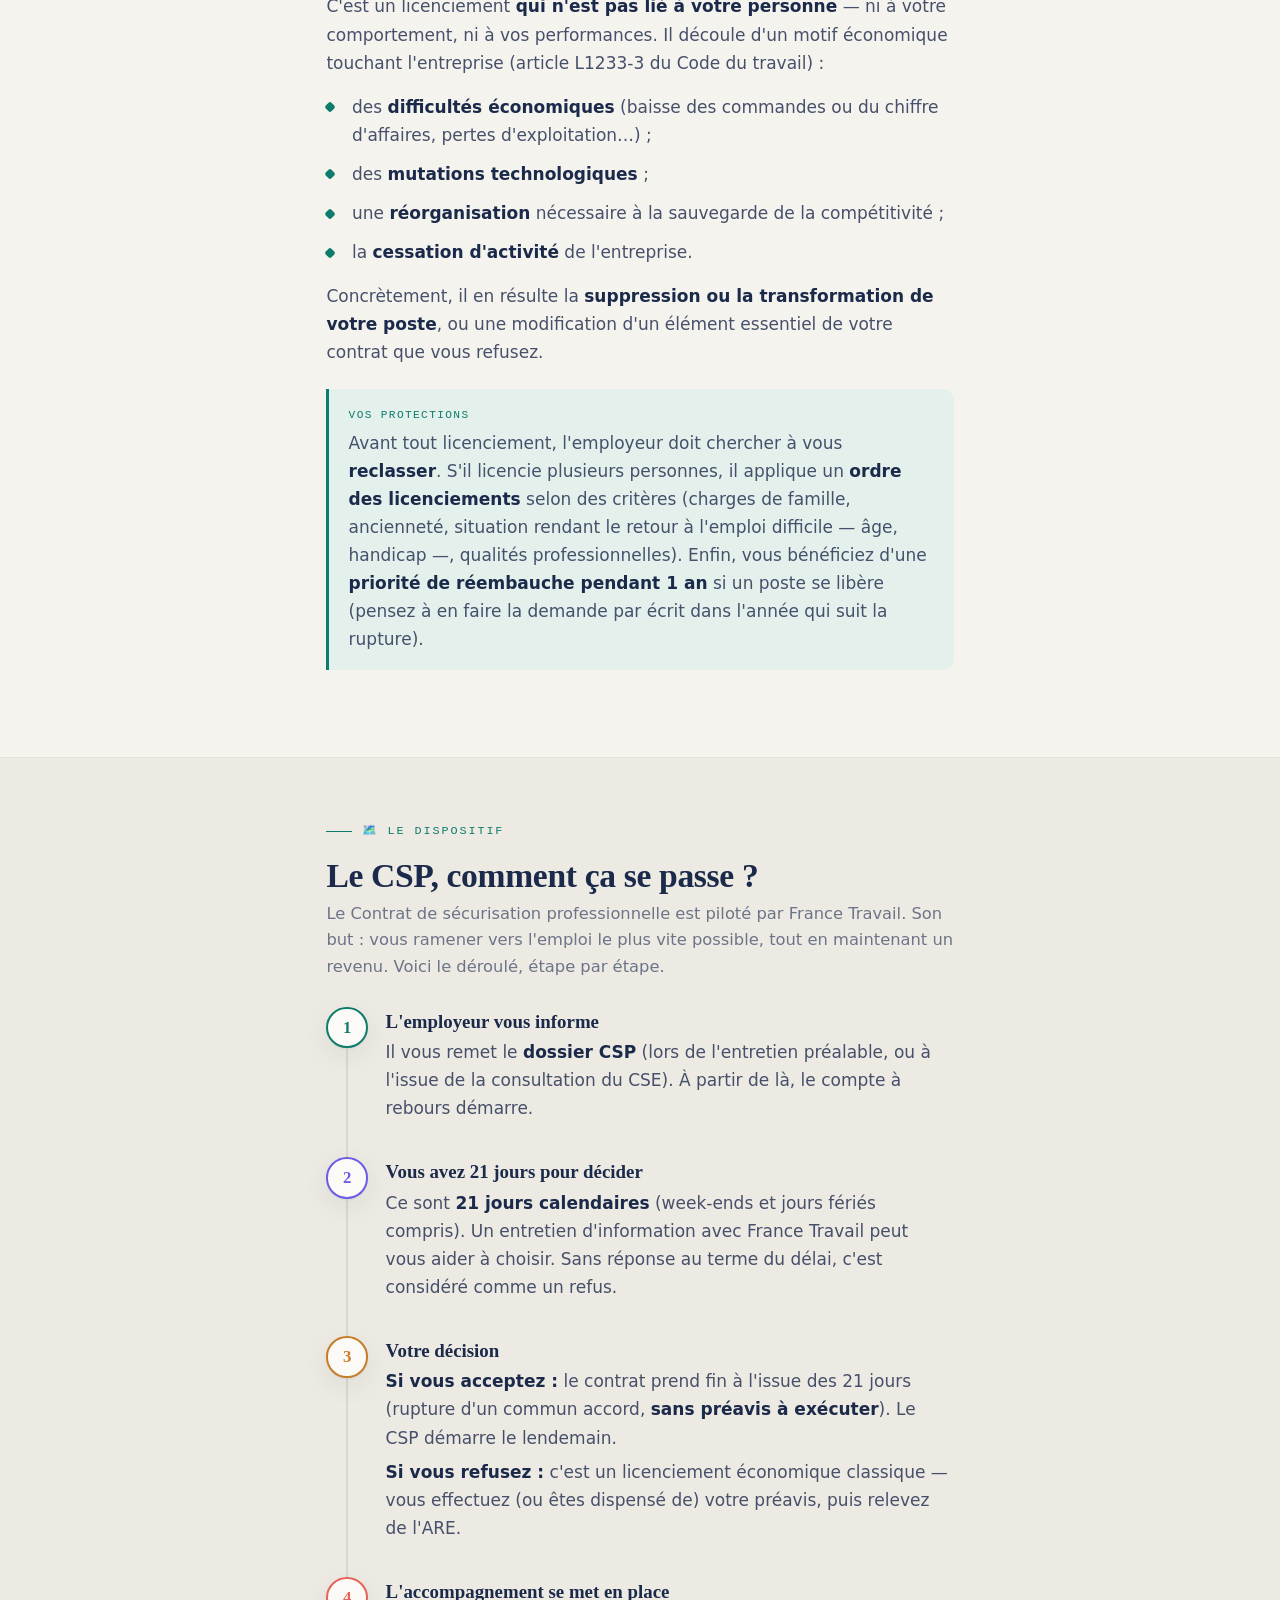
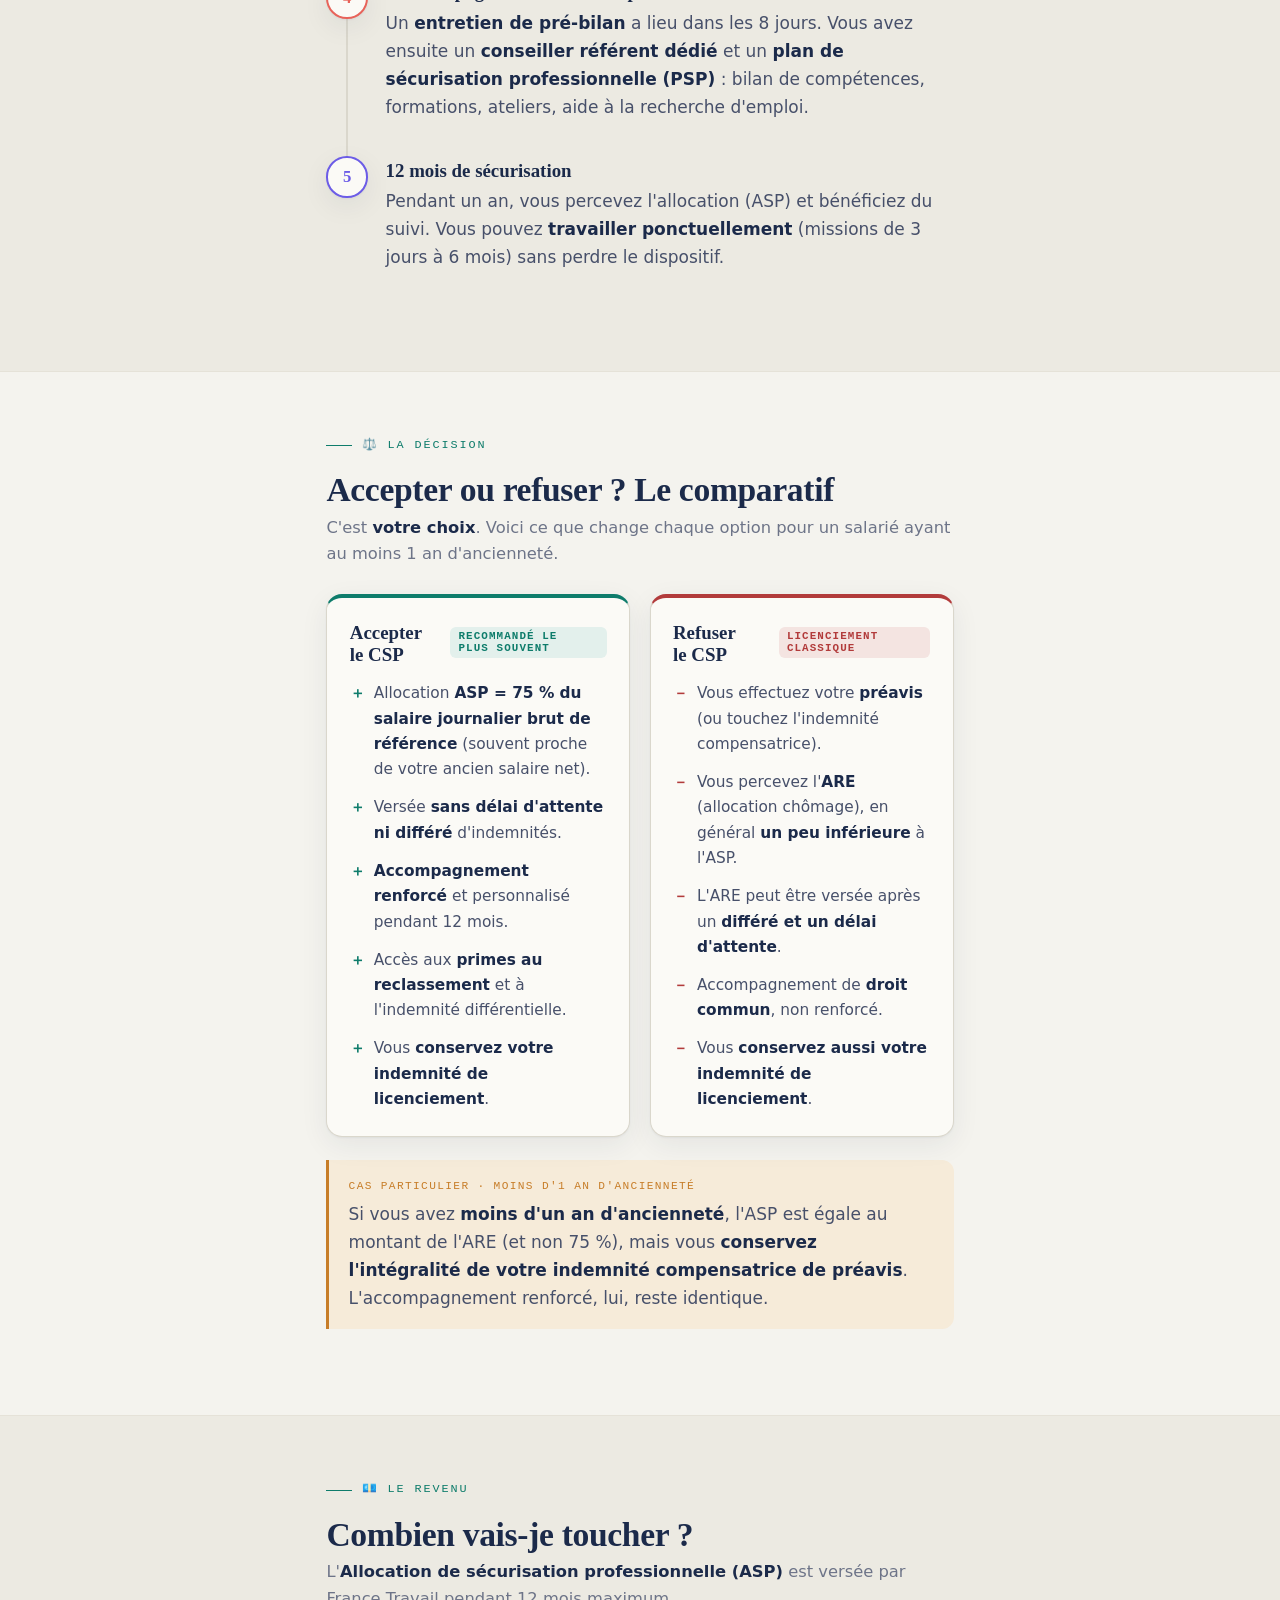
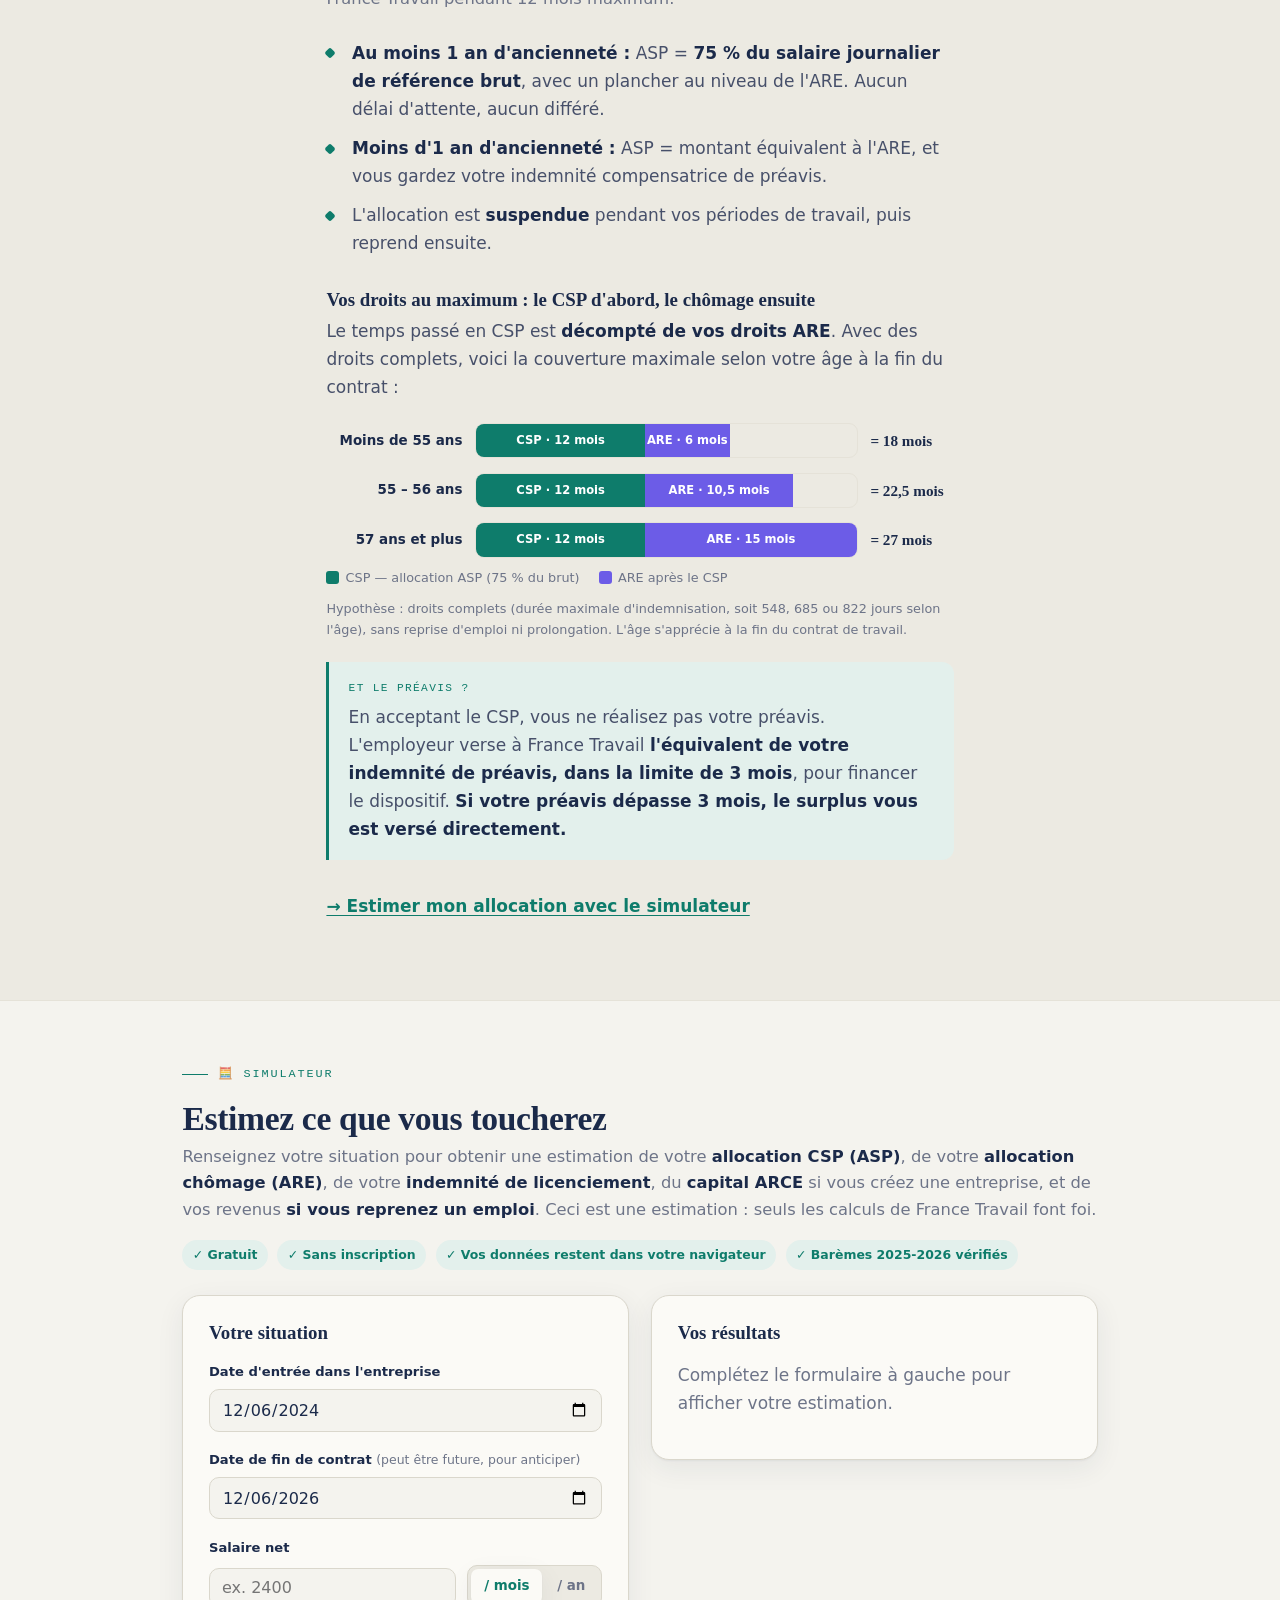
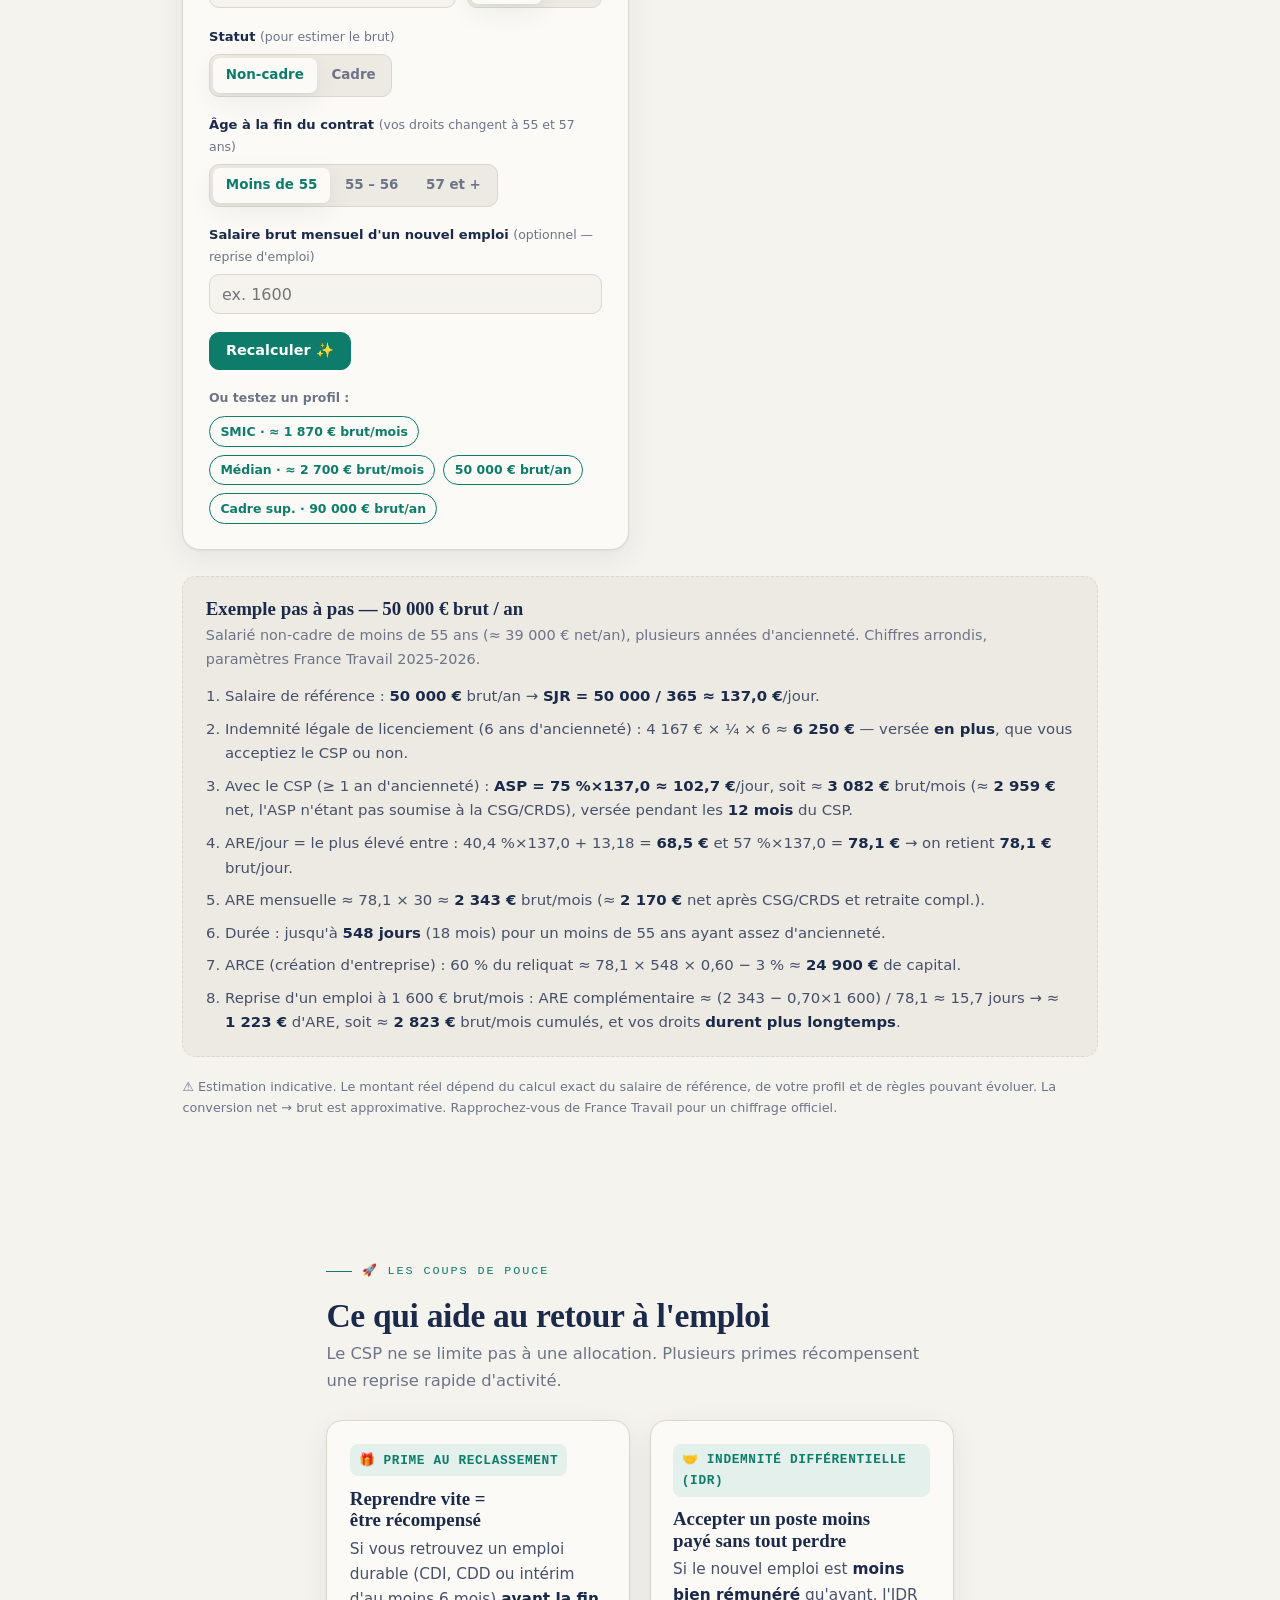
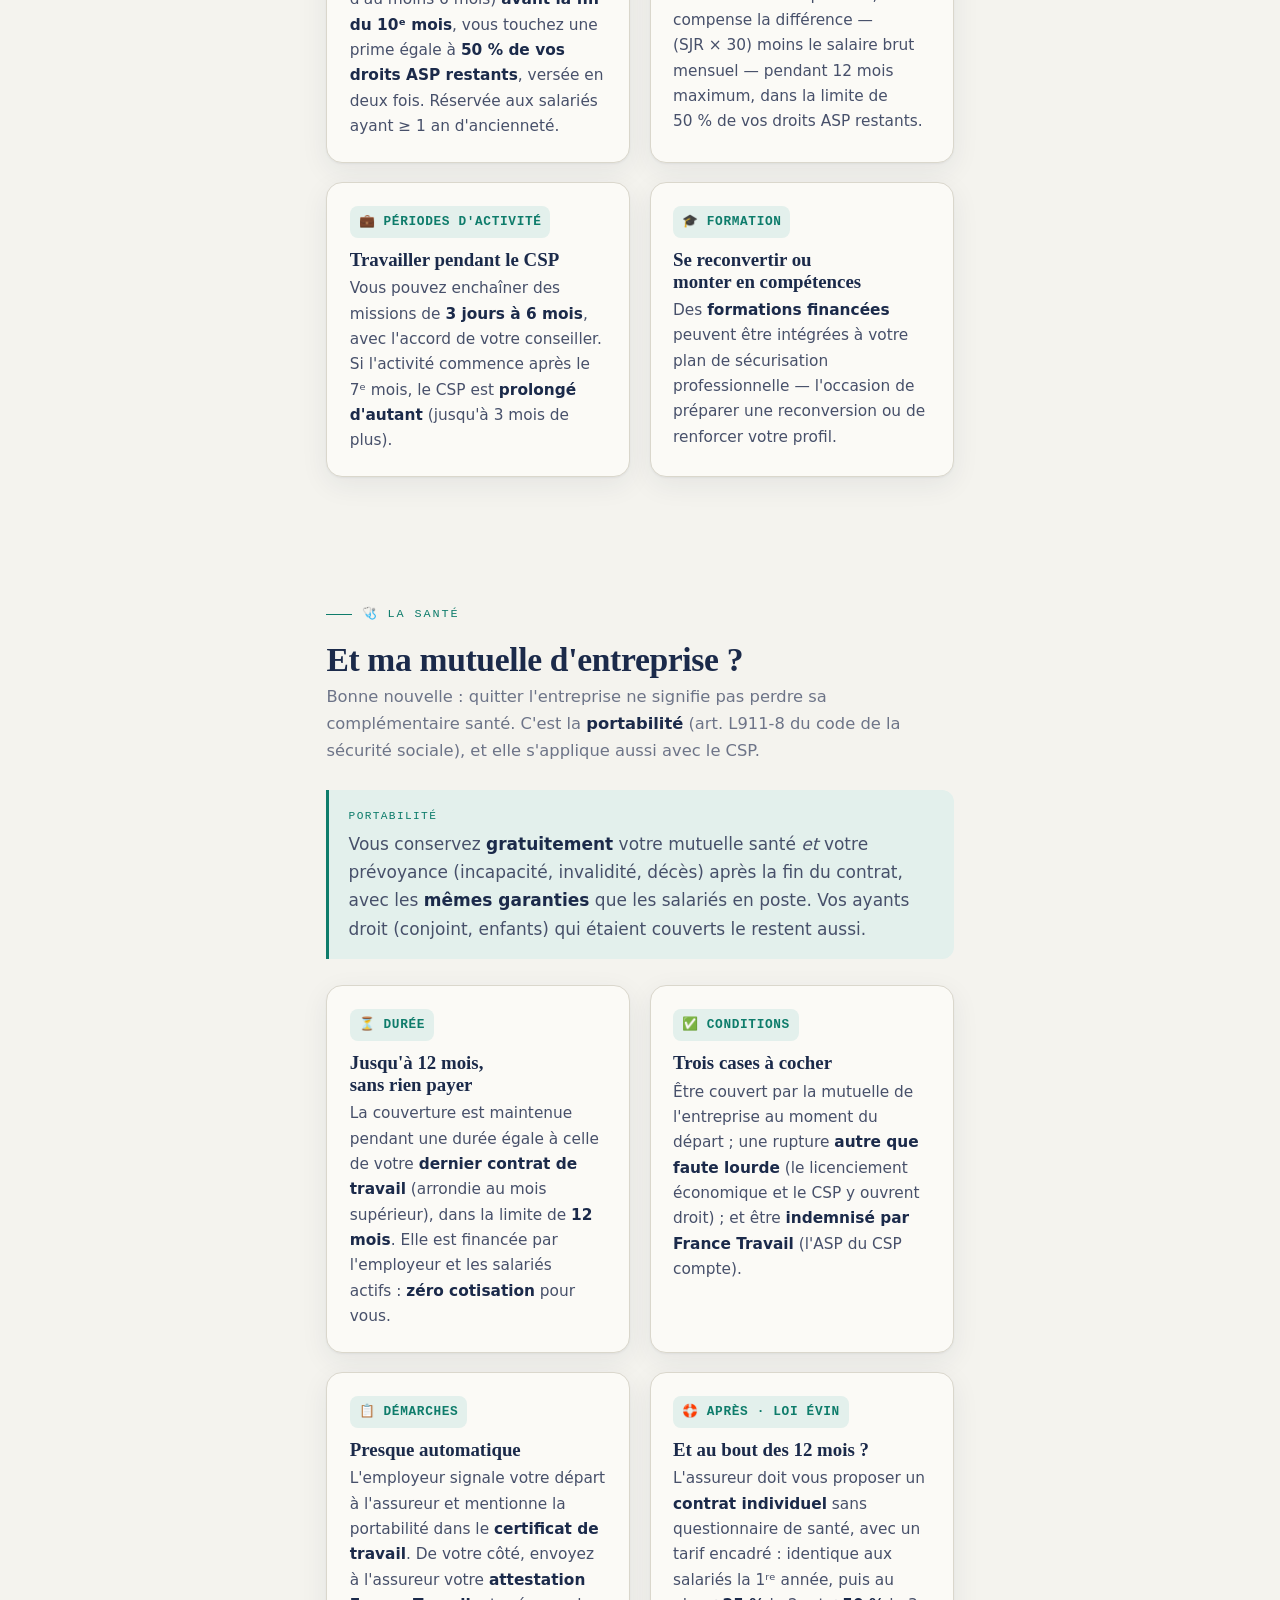
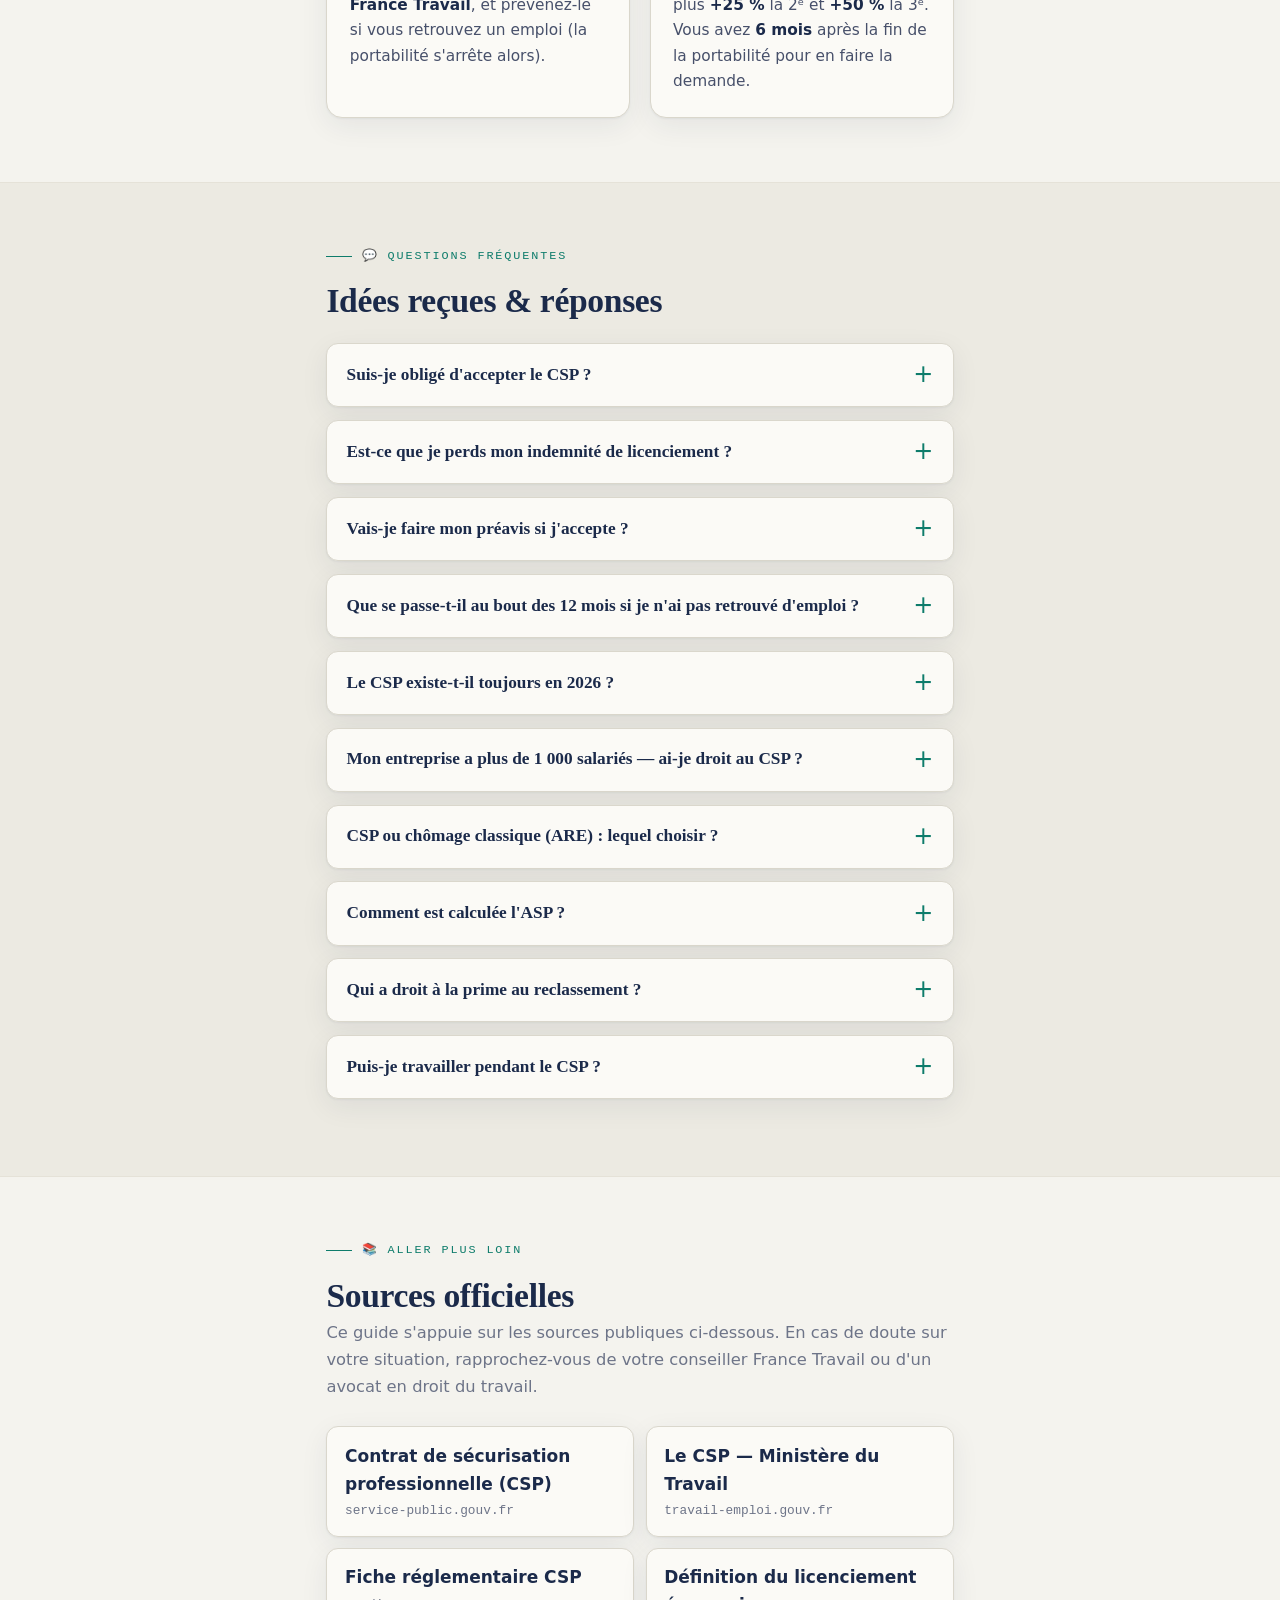
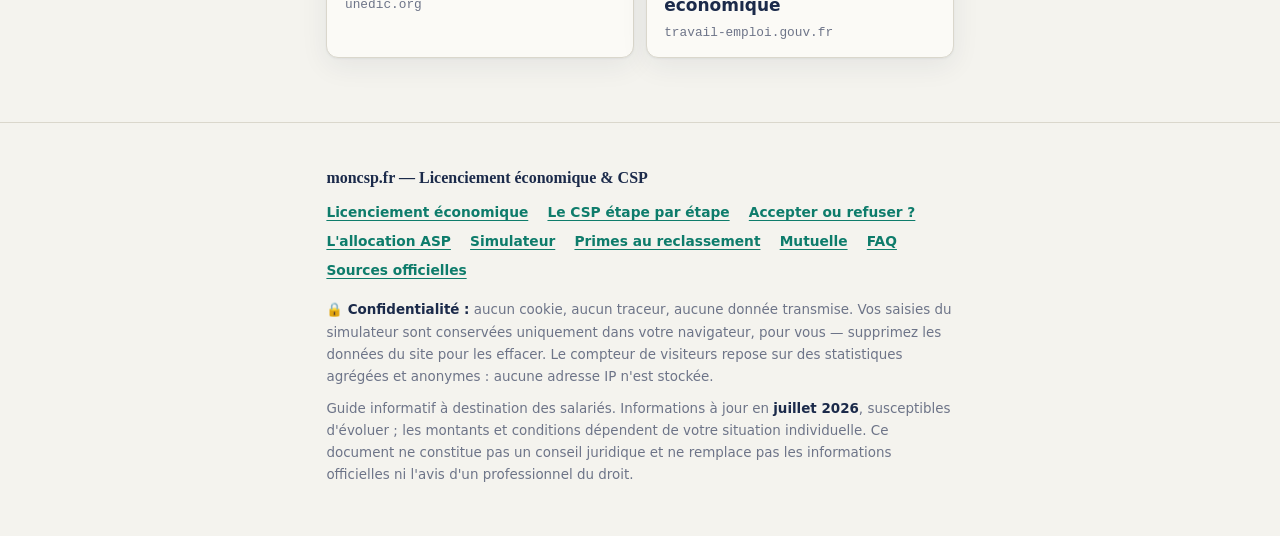
==== commit 95143874: "Add live visitor counter and fix crawl/SEO issues Counter (adapted from Korben's Cloudflare techniqu" ====
--- a/index.html
+++ b/index.html
@@ -3,8 +3,8 @@
 <head>
 <meta charset="utf-8">
 <meta name="viewport" content="width=device-width, initial-scale=1">
-<title>Licenciement économique &amp; CSP : vos droits + simulateur ASP / ARE 2026</title>
-<meta name="description" content="Licenciement économique : comprenez le Contrat de sécurisation professionnelle (CSP) et estimez vos allocations avec notre simulateur gratuit — ASP (75 % du brut), ARE, ARCE, mutuelle, primes au reclassement. À jour 2026.">
+<title>CSP &amp; licenciement économique : simulateur ASP / ARE 2026</title>
+<meta name="description" content="Licenciement économique : comprenez le CSP et estimez vos droits avec notre simulateur gratuit — ASP (75 % du brut), ARE, ARCE, indemnité légale. À jour 2026.">
 <link rel="canonical" href="https://moncsp.fr/">
 <meta name="theme-color" content="#0E7C6B">
 <meta property="og:type" content="website">
@@ -394,6 +394,11 @@
   footer.disc { padding-block: 2.6rem; border-top: 1px solid var(--line); }
   .foot-nav { display: flex; flex-wrap: wrap; gap: .4rem 1.2rem; margin: .4rem 0 1.1rem; }
   .foot-nav a { font-size: .86rem; font-weight: 600; }
+  .live-count { display: flex; align-items: center; gap: .5rem; }
+  .live-count strong { color: var(--ink); }
+  .live-dot { width: .55rem; height: .55rem; border-radius: 50%; background: #e0483e; flex: none; animation: livepulse 2s ease-in-out infinite; }
+  @keyframes livepulse { 0%, 100% { opacity: 1; } 50% { opacity: .35; } }
+  @media (prefers-reduced-motion: reduce) { .live-dot { animation: none; } }
   footer.disc p { font-size: .84rem; color: var(--muted); margin-bottom: .6rem; }
   footer.disc .wordmark { font-family: var(--serif); font-weight: 600; color: var(--ink); font-size: 1rem; }
 
@@ -592,7 +597,7 @@
     * { box-shadow: none !important; transition: none !important; }
     body { font-size: 11.5px; background: #fff; }
     .sim-banner, .btn, .ex-group, .foot-nav, .anchor-link, .res-actions,
-    #resultEmpty { display: none !important; }
+    #resultEmpty, .live-count { display: none !important; }
     .segset { background: none; border: none; padding: 0; }
     .segset label { display: none; }
     .segset input:checked + label {
@@ -1189,7 +1194,8 @@
       <a href="#faq">FAQ</a>
       <a href="#sources">Sources officielles</a>
     </nav>
-    <p>🔒 <strong>Confidentialité&nbsp;:</strong> aucun cookie, aucun traceur, aucune donnée transmise. Vos saisies du simulateur sont conservées uniquement dans votre navigateur, pour vous — supprimez les données du site pour les effacer.</p>
+    <p class="live-count" id="liveCount" hidden><span class="live-dot" aria-hidden="true"></span><strong><span id="liveNum">—</span></strong>&nbsp;personnes sur le site dans la dernière heure</p>
+    <p>🔒 <strong>Confidentialité&nbsp;:</strong> aucun cookie, aucun traceur, aucune donnée transmise. Vos saisies du simulateur sont conservées uniquement dans votre navigateur, pour vous — supprimez les données du site pour les effacer. Le compteur de visiteurs repose sur des statistiques agrégées et anonymes&nbsp;: aucune adresse IP n'est stockée.</p>
     <p>Guide informatif à destination des salariés. Informations à jour en <strong>juillet 2026</strong>, susceptibles d'évoluer&nbsp;; les montants et conditions dépendent de votre situation individuelle. Ce document ne constitue pas un conseil juridique et ne remplace pas les informations officielles ni l'avis d'un professionnel du droit.</p>
   </div>
 </footer>
@@ -1623,6 +1629,16 @@
     detailsFermes = [];
   });
 
+  // Compteur de visiteurs (dernière heure), servi par /live.json — échec silencieux
+  if (location.protocol.indexOf("http") === 0) {
+    fetch("/live.json").then(function (r) { return r.json(); }).then(function (d) {
+      if (d && d.visitors) {
+        el("liveNum").textContent = d.capped ? "10 000 ou plus" : d.visitors.toLocaleString("fr-FR");
+        el("liveCount").hidden = false;
+      }
+    }).catch(function () {});
+  }
+
   // Restaure les saisies de la dernière visite et recalcule si un salaire était renseigné
   if (restoreInputs()) compute();
 })();
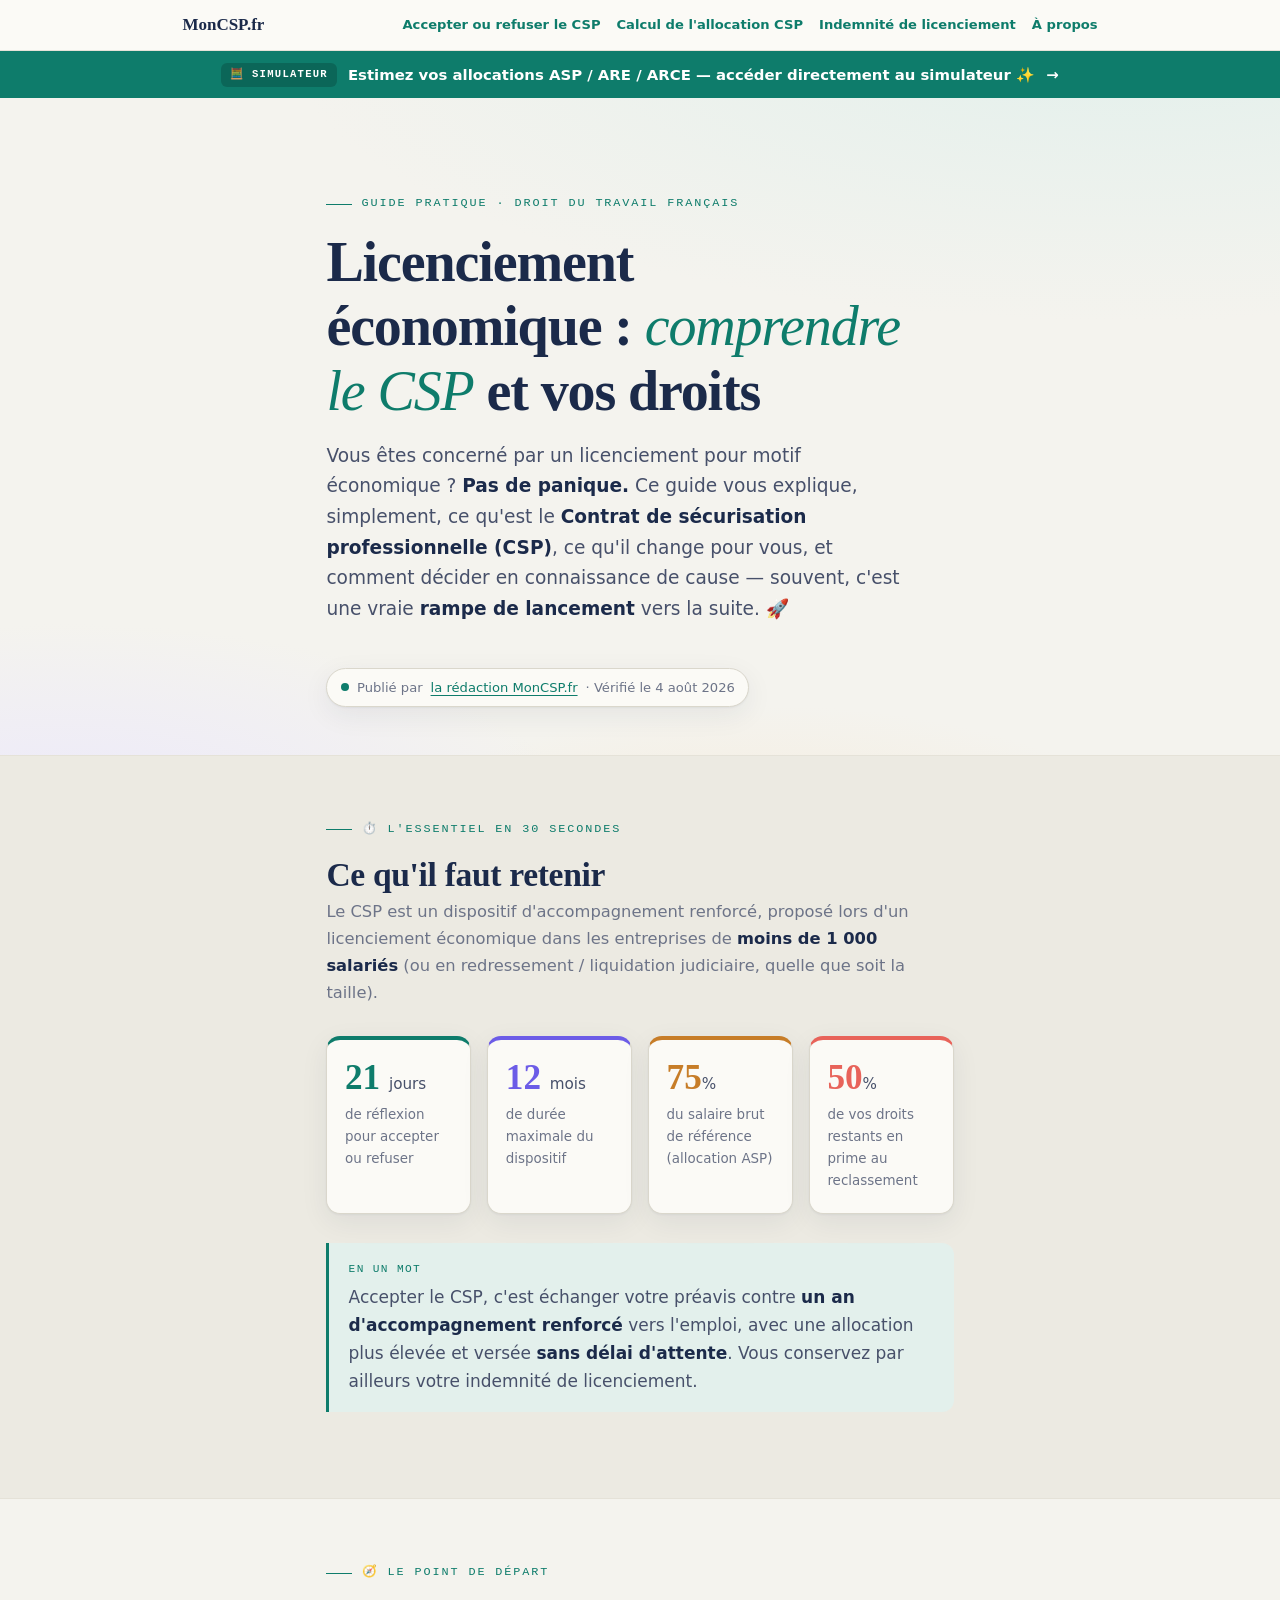
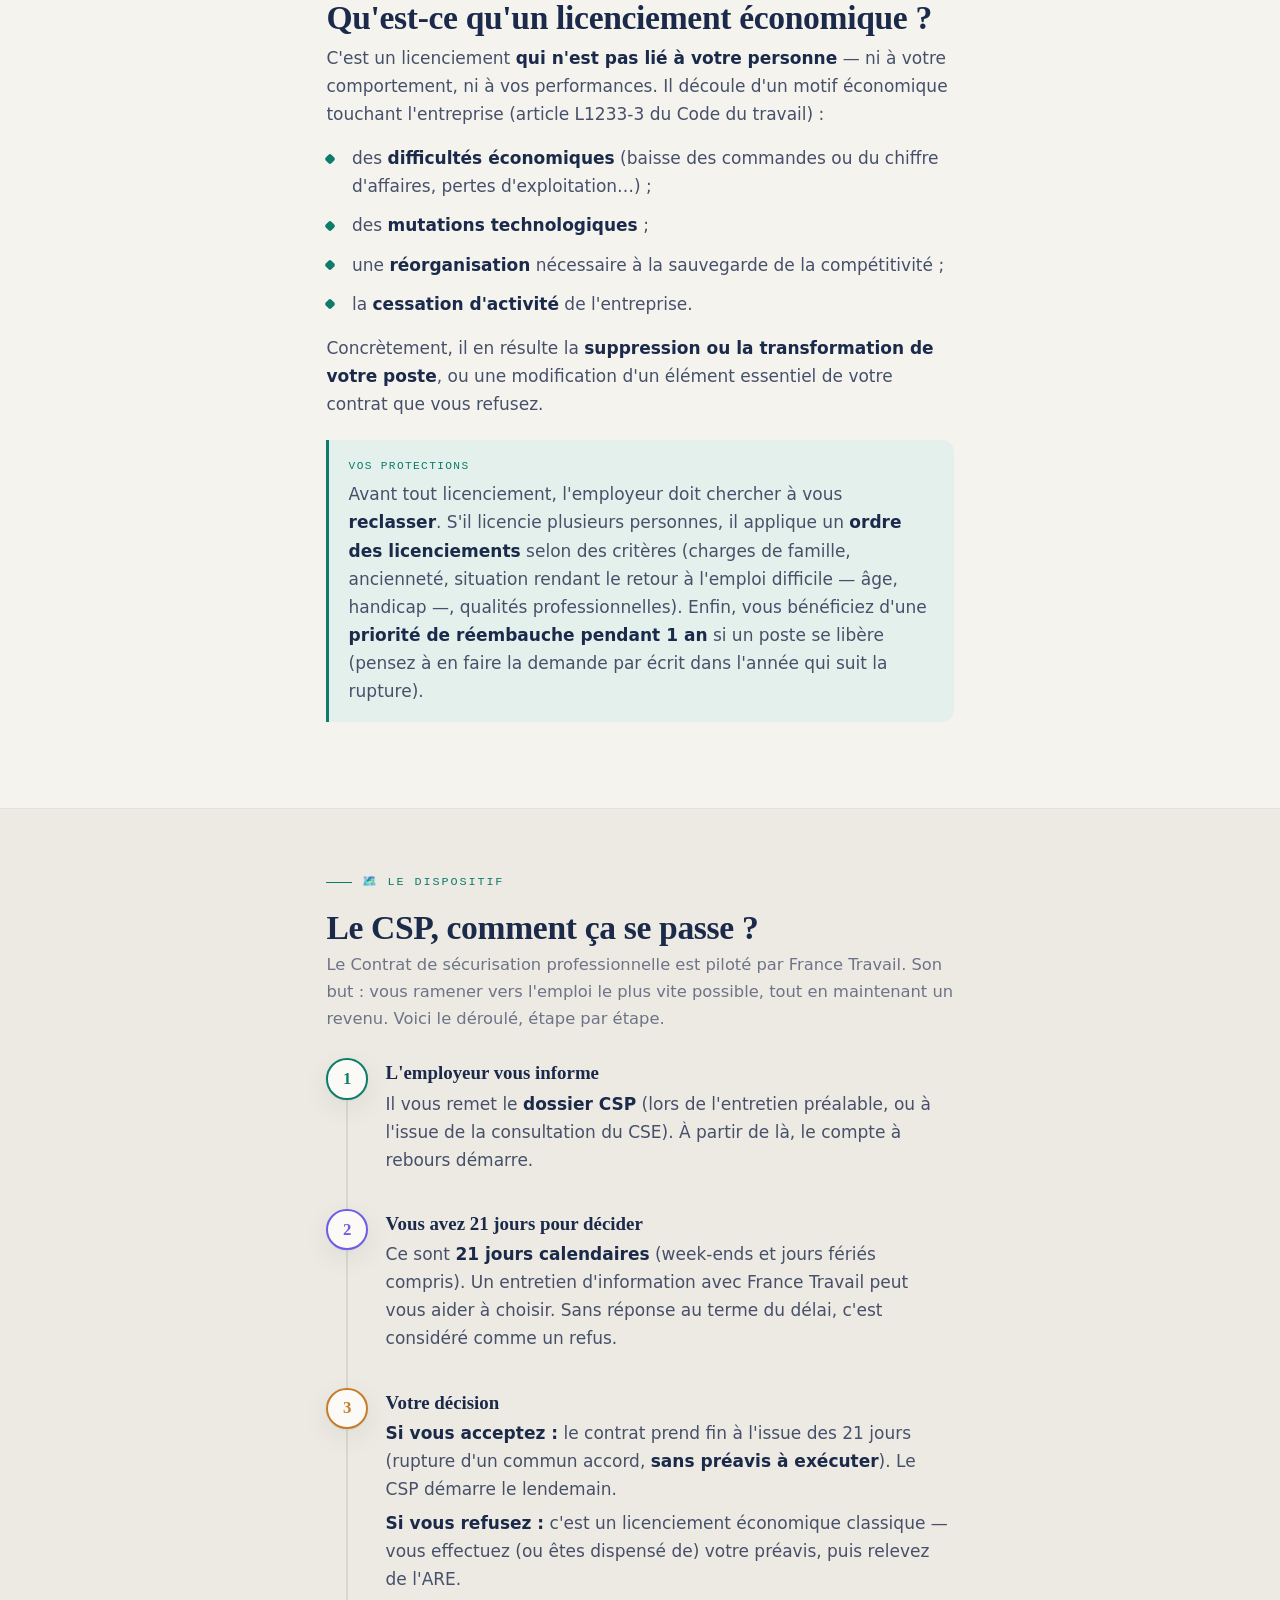
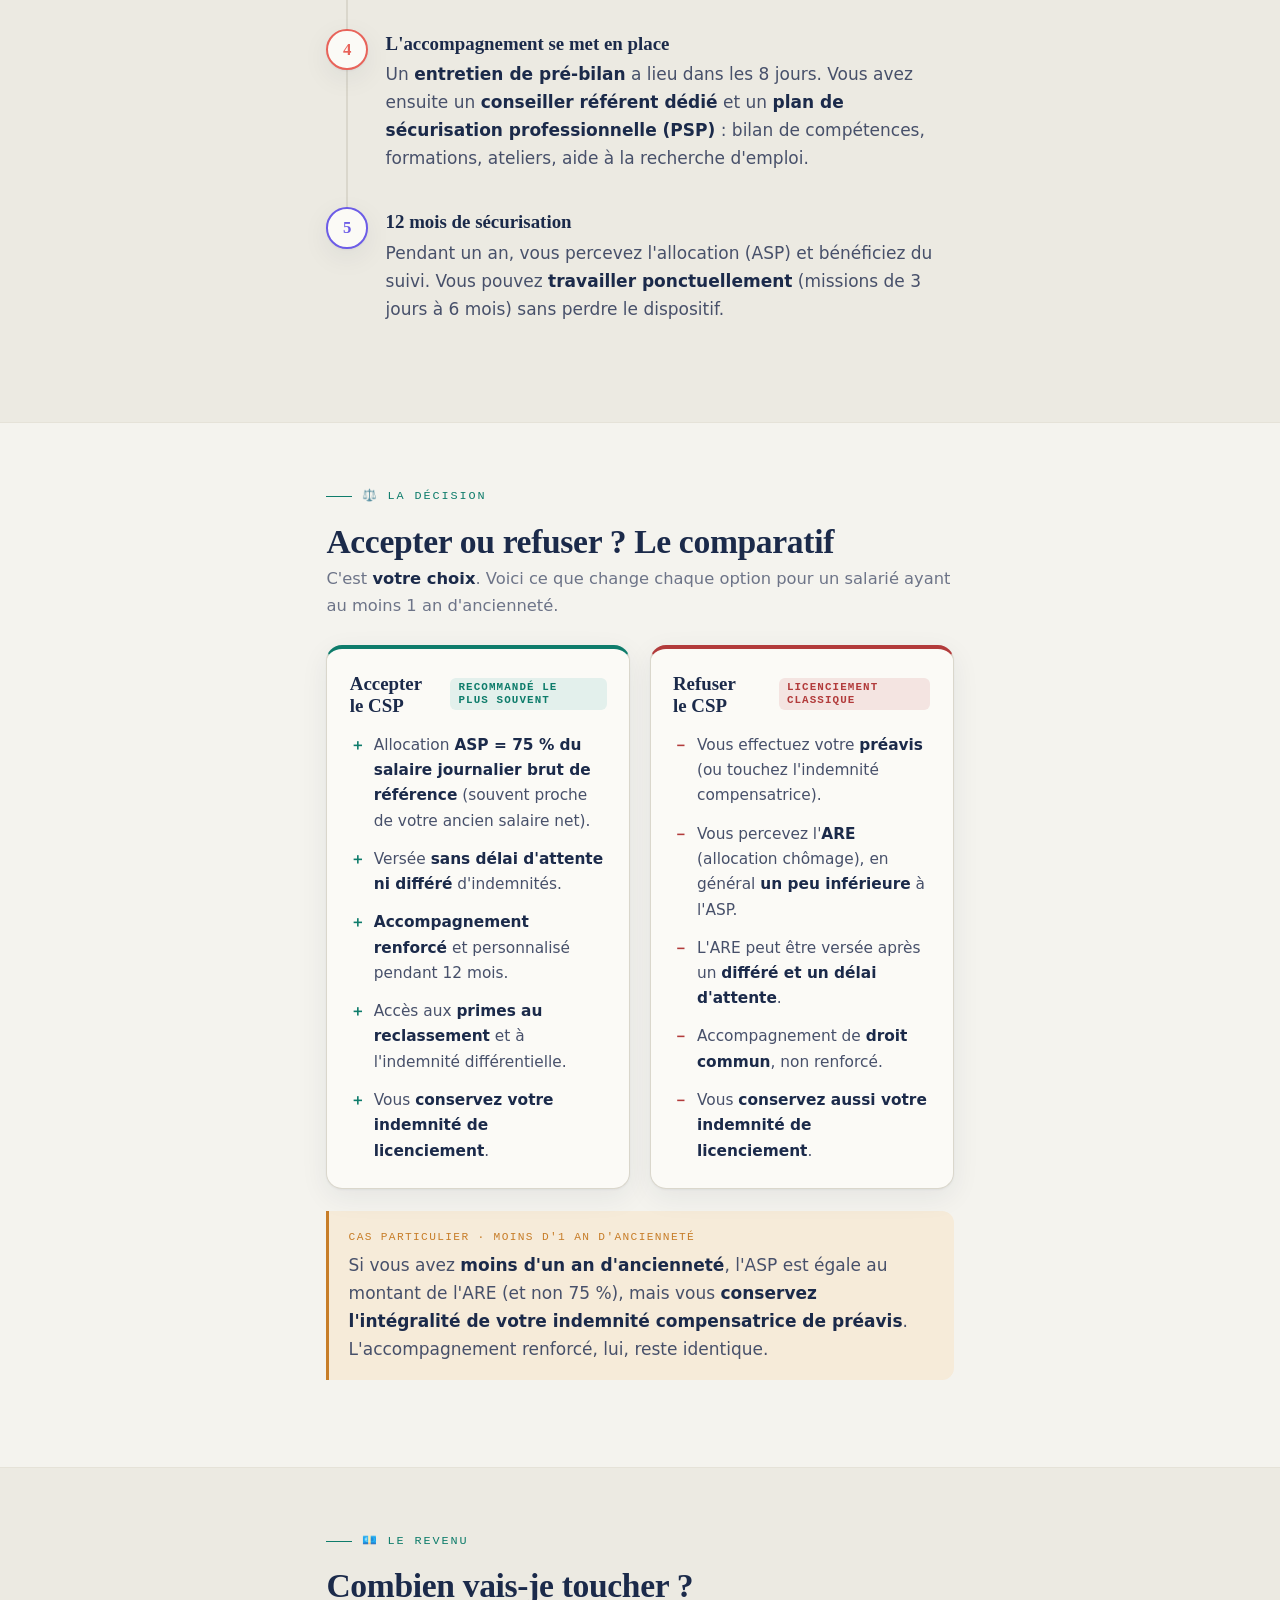
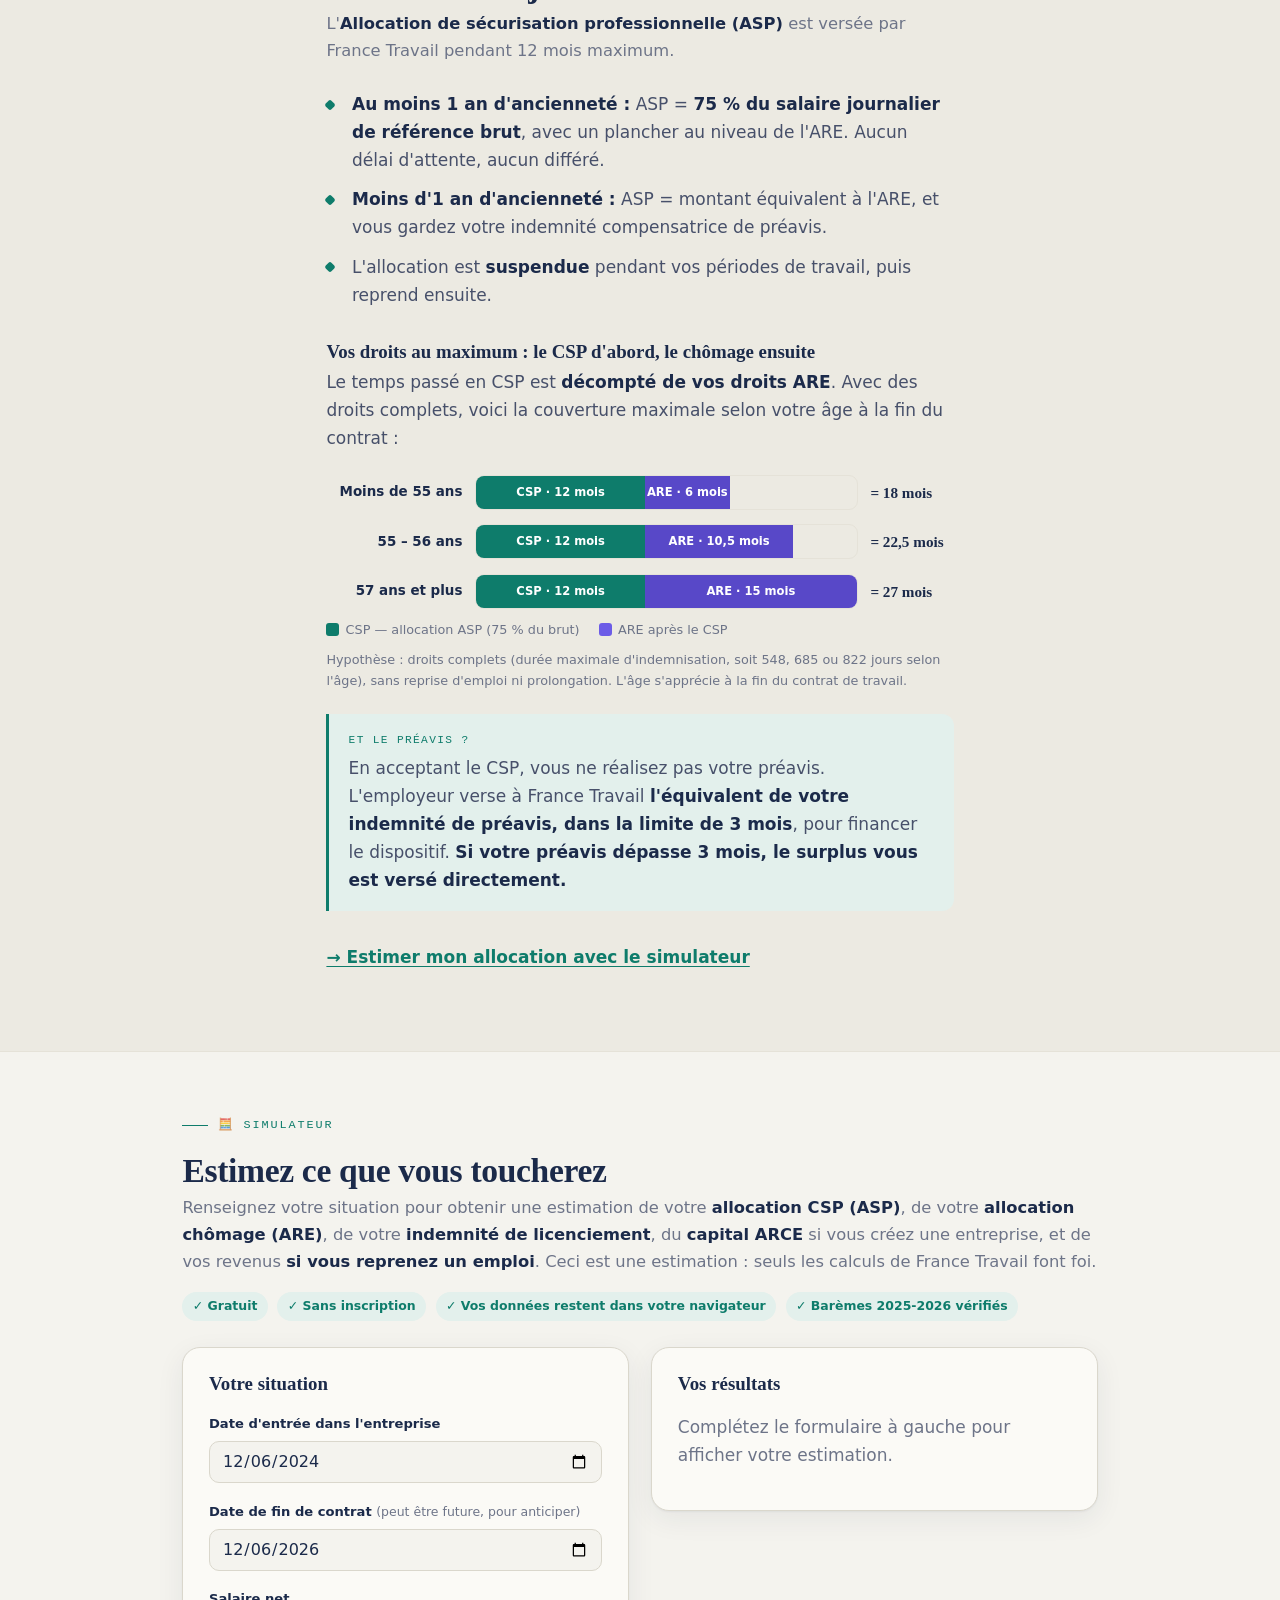
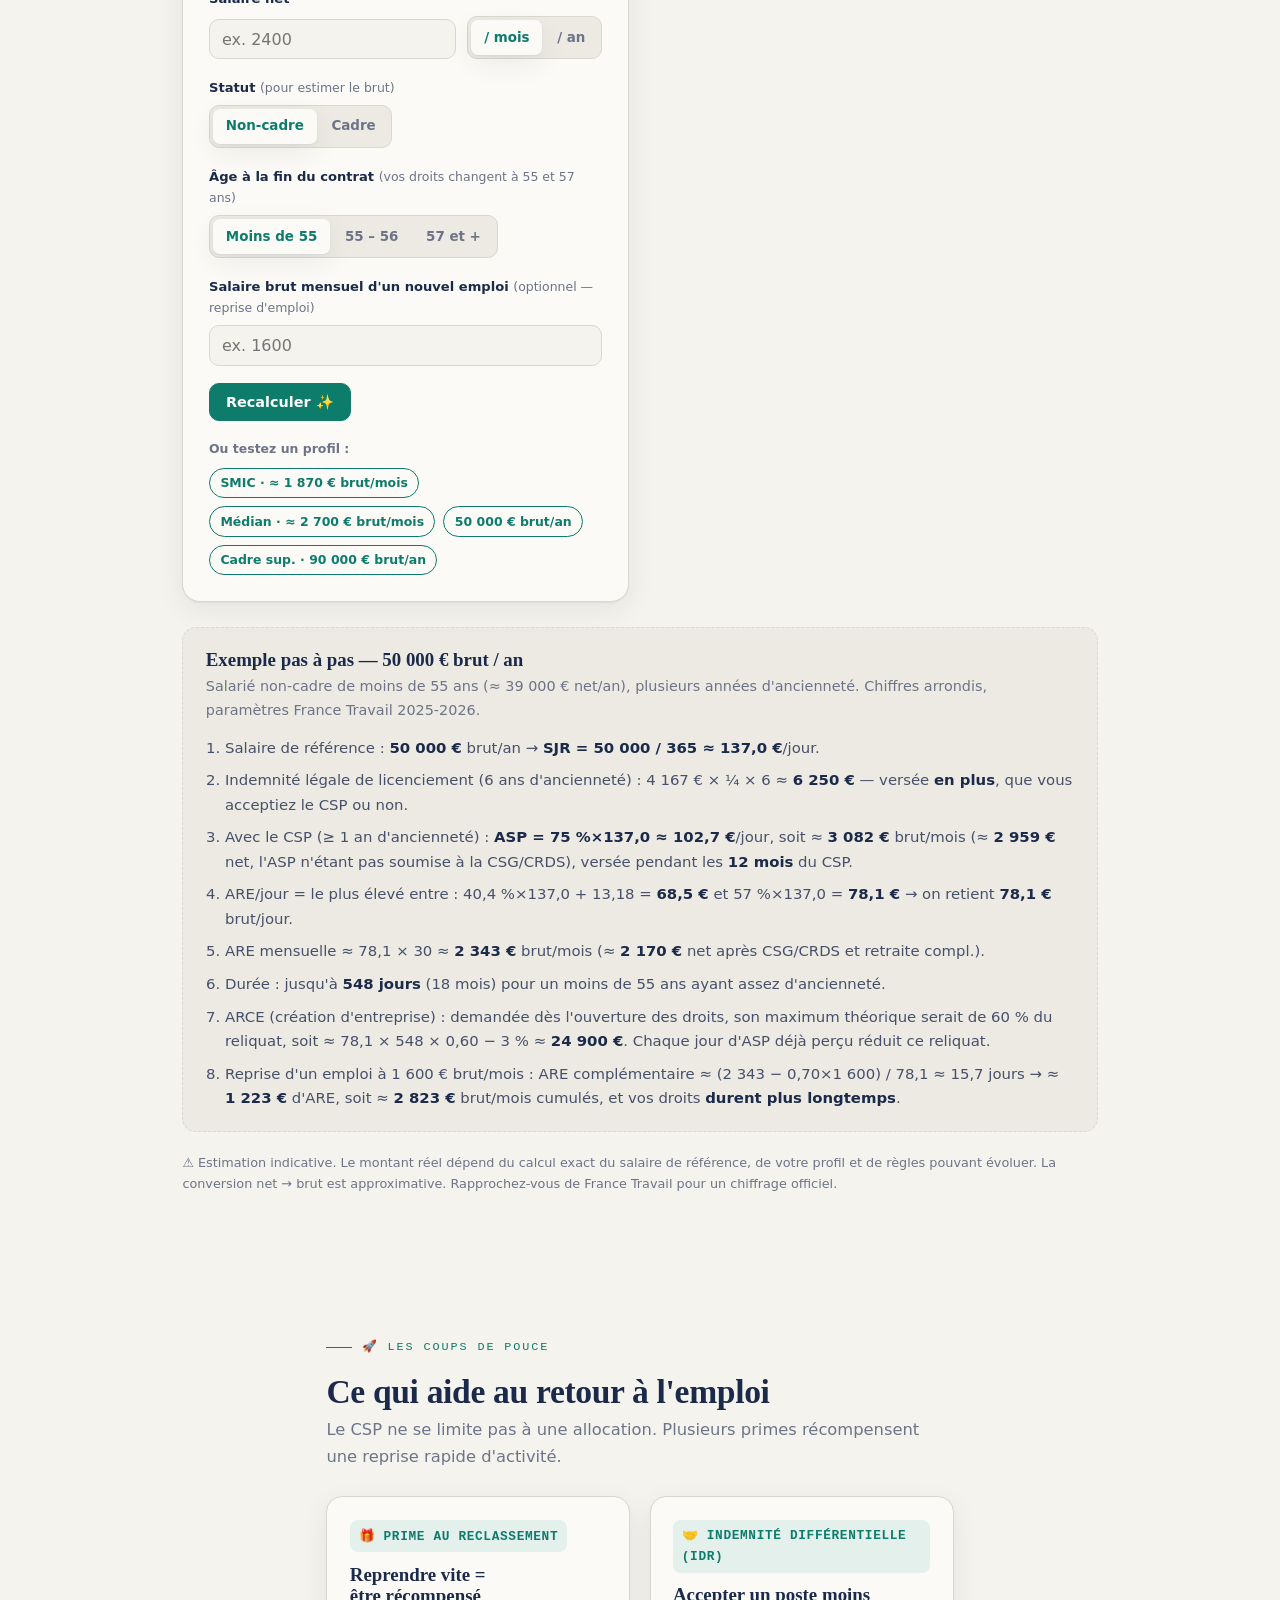
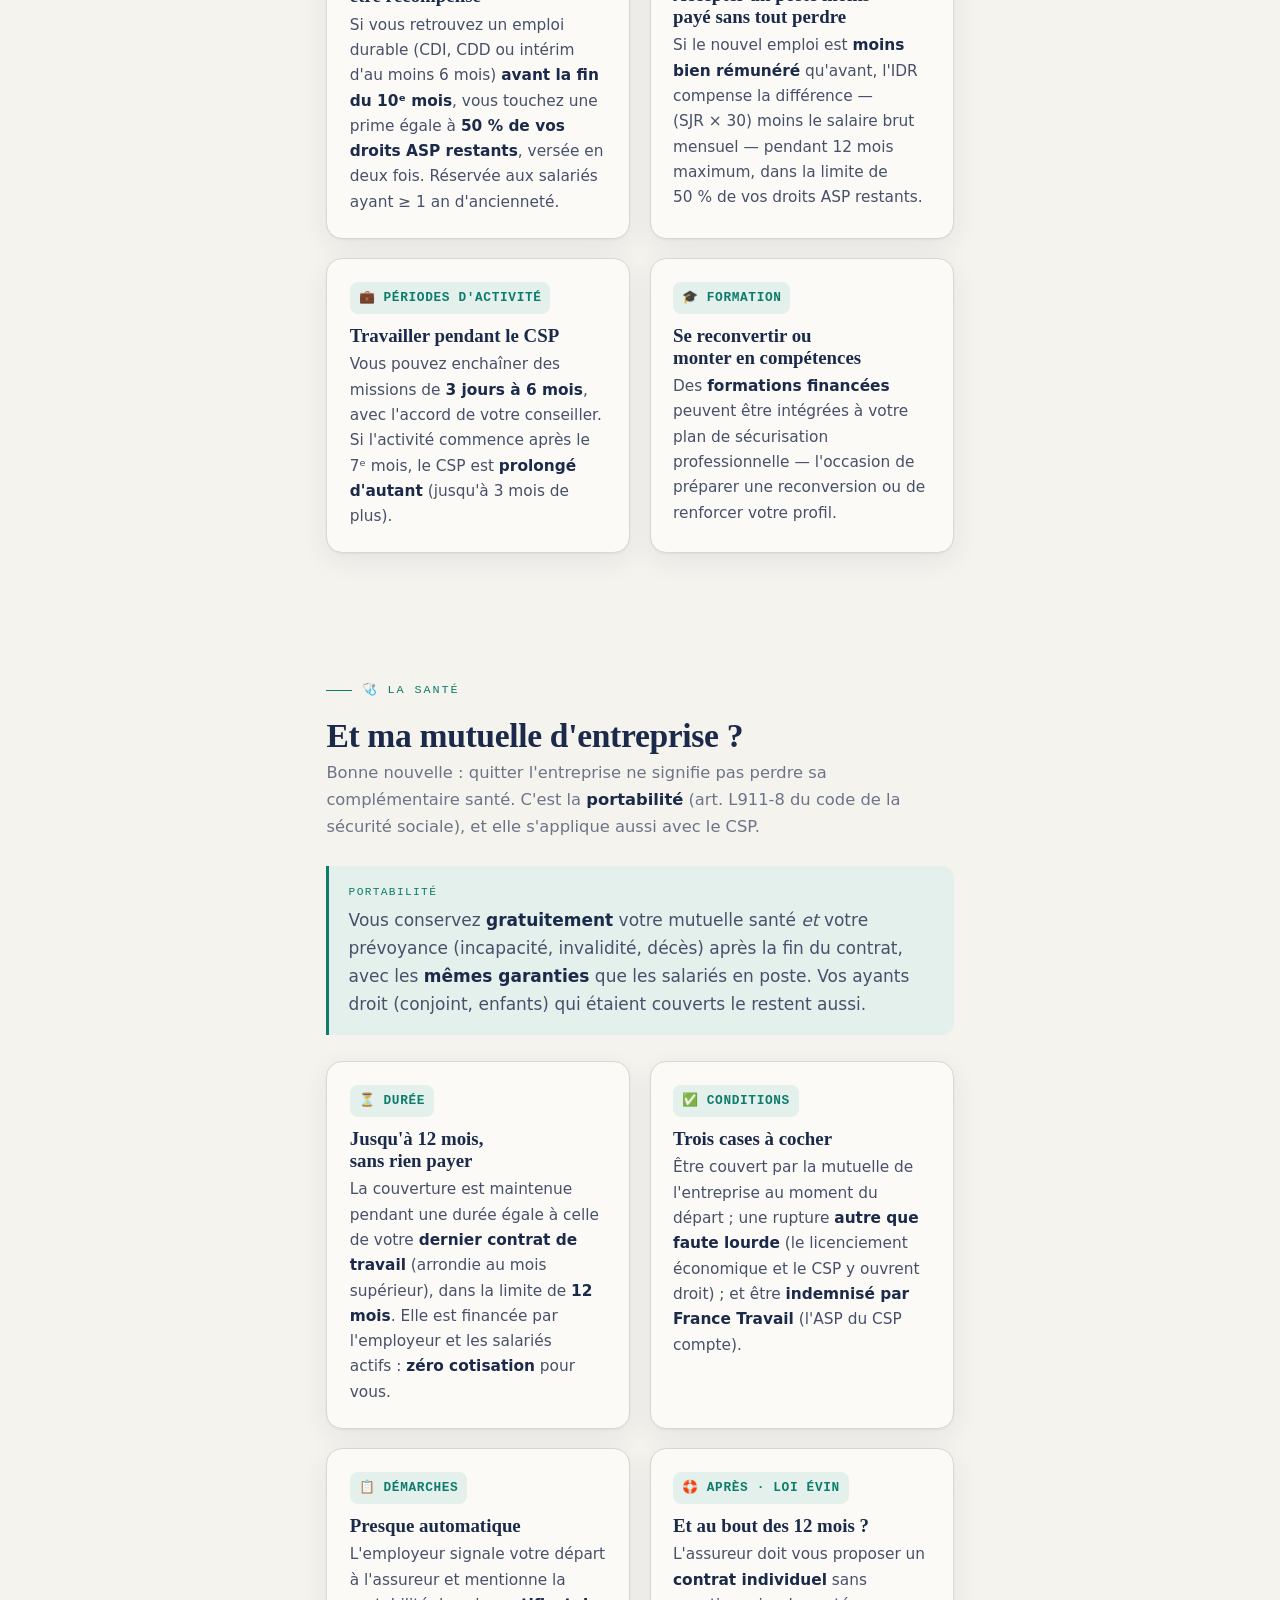
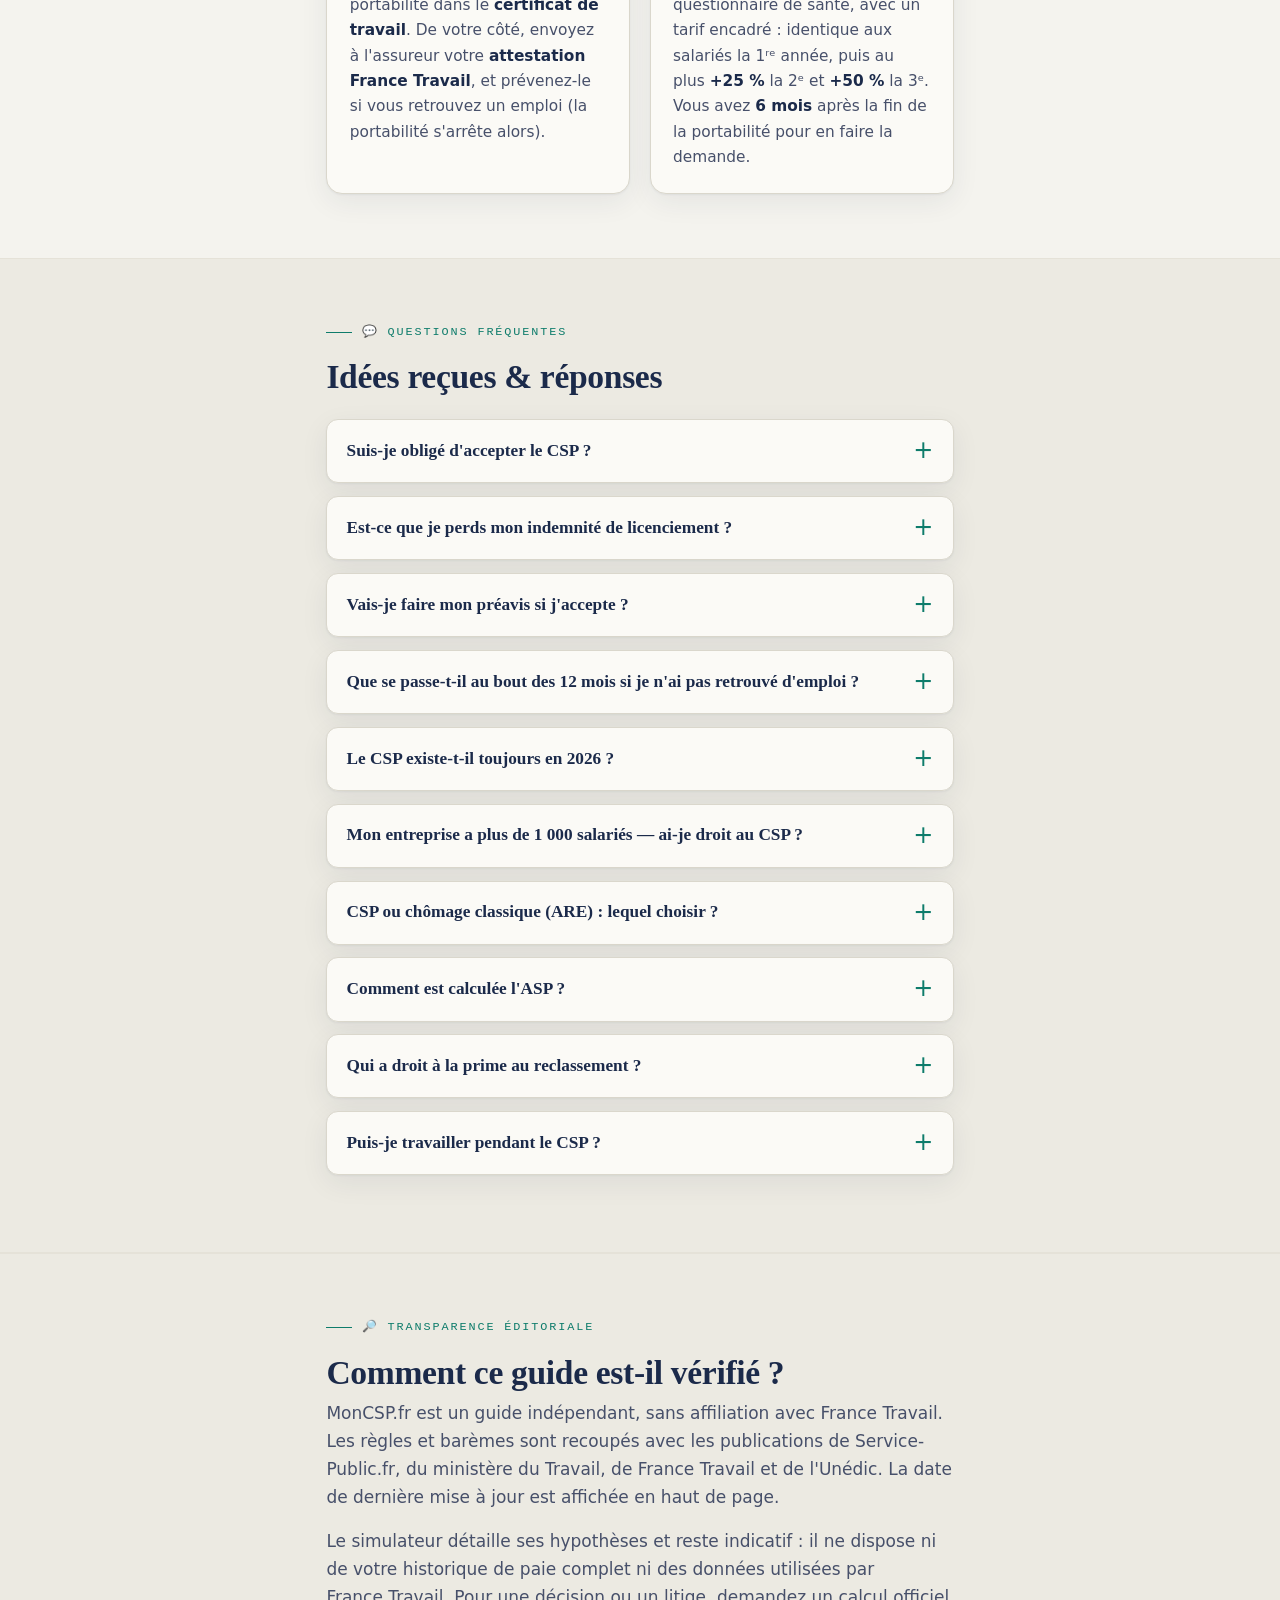
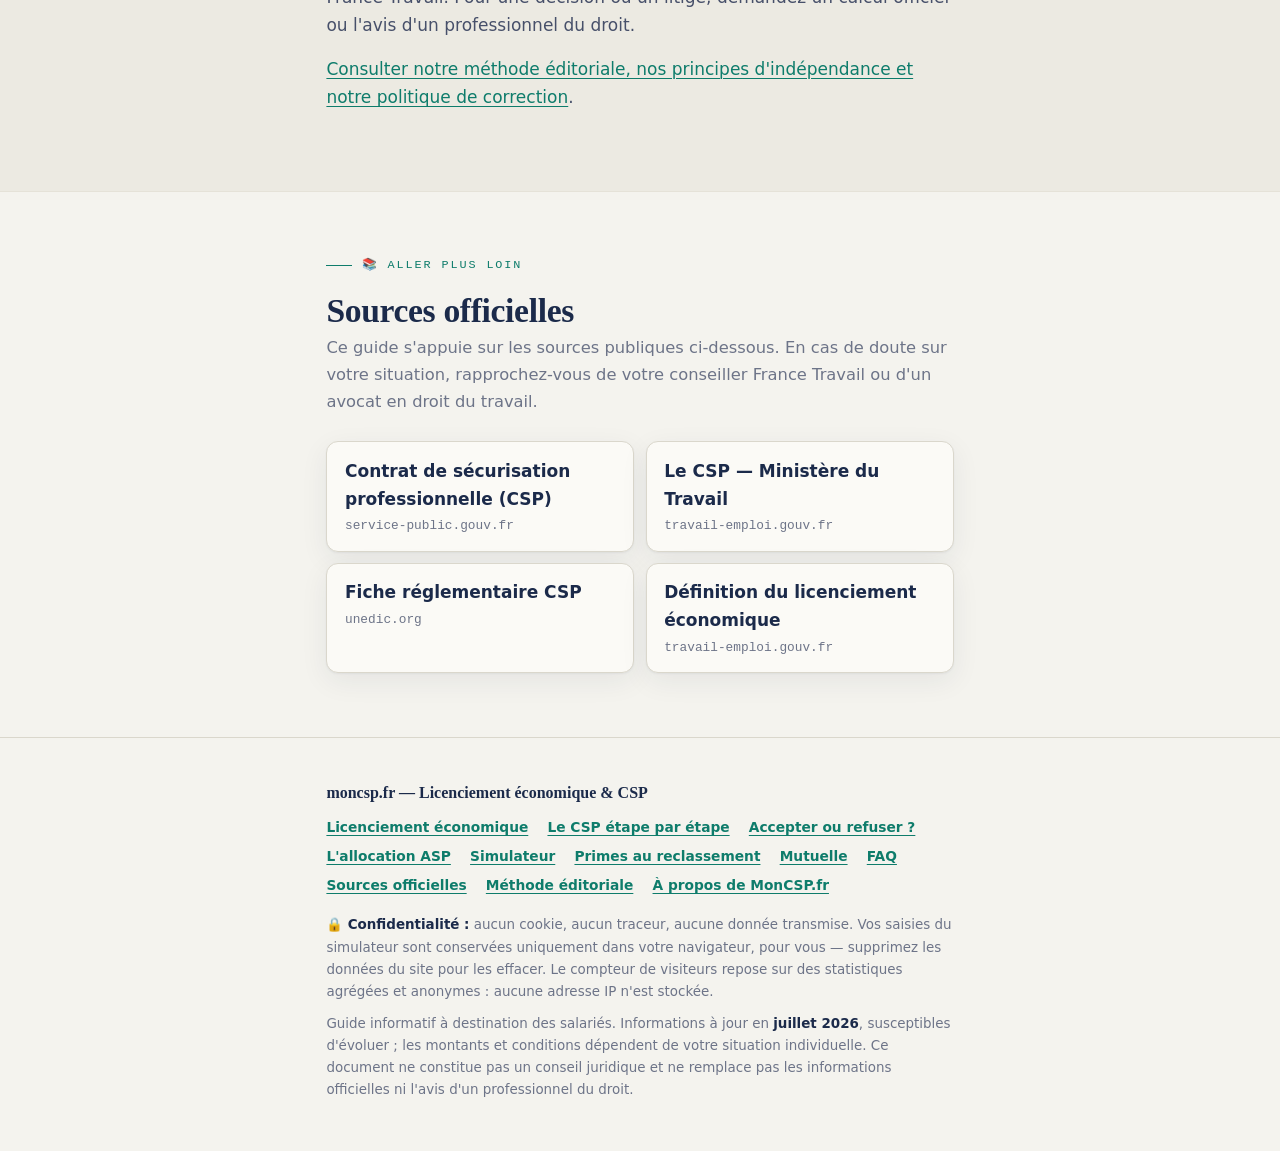
==== commit a9b856b9: "Improve SEO and expand CSP guides" ====
--- a/index.html
+++ b/index.html
@@ -1,10 +1,12 @@
-<!doctype html>
+<!DOCTYPE html>
 <html lang="fr">
 <head>
 <meta charset="utf-8">
 <meta name="viewport" content="width=device-width, initial-scale=1">
 <title>CSP &amp; licenciement économique : simulateur ASP / ARE 2026</title>
 <meta name="description" content="Licenciement économique : comprenez le CSP et estimez vos droits avec notre simulateur gratuit — ASP (75 % du brut), ARE, ARCE, indemnité légale. À jour 2026.">
+<meta name="robots" content="index,follow,max-image-preview:large,max-snippet:-1,max-video-preview:-1">
+<meta name="author" content="Rédaction MonCSP.fr">
 <link rel="canonical" href="https://moncsp.fr/">
 <meta name="theme-color" content="#0E7C6B">
 <meta property="og:type" content="website">
@@ -32,6 +34,32 @@
       "name": "MonCSP.fr",
       "description": "Guide du licenciement économique et du Contrat de sécurisation professionnelle (CSP), avec simulateur ASP / ARE / ARCE gratuit.",
       "inLanguage": "fr-FR"
+    },
+    {
+      "@type": "Organization",
+      "@id": "https://moncsp.fr/#organization",
+      "name": "MonCSP.fr",
+      "url": "https://moncsp.fr/",
+      "description": "Guide indépendant consacré au licenciement économique et au Contrat de sécurisation professionnelle.",
+      "publishingPrinciples": "https://moncsp.fr/a-propos/"
+    },
+    {
+      "@type": "WebPage",
+      "@id": "https://moncsp.fr/#page",
+      "url": "https://moncsp.fr/",
+      "name": "CSP et licenciement économique : guide et simulateur 2026",
+      "isPartOf": { "@id": "https://moncsp.fr/#website" },
+      "datePublished": "2026-07-13",
+      "dateModified": "2026-08-04",
+      "inLanguage": "fr-FR",
+      "about": [
+        { "@type": "Thing", "name": "Contrat de sécurisation professionnelle" },
+        { "@type": "Thing", "name": "Licenciement économique" },
+        { "@type": "Thing", "name": "Allocation de sécurisation professionnelle" }
+      ],
+      "author": { "@id": "https://moncsp.fr/#organization" },
+      "publisher": { "@id": "https://moncsp.fr/#organization" },
+      "primaryImageOfPage": { "@type": "ImageObject", "url": "https://moncsp.fr/og-image.png", "width": 1200, "height": 630 }
     },
     {
       "@type": "WebApplication",
@@ -68,7 +96,7 @@
         {
           "@type": "Question",
           "name": "Que se passe-t-il au bout des 12 mois de CSP si je n'ai pas retrouvé d'emploi ?",
-          "acceptedAnswer": { "@type": "Answer", "text": "Vous basculez vers l'ARE pour la durée de droits qu'il vous reste. Le temps passé en CSP est décompté de vos droits au chômage." }
+          "acceptedAnswer": { "@type": "Answer", "text": "Vous pouvez vous inscrire comme demandeur d'emploi et percevoir le reliquat de vos droits ARE, si vous remplissez toujours les conditions. Les jours indemnisés en ASP sont déduits de vos droits au chômage." }
         },
         {
           "@type": "Question",
@@ -117,12 +145,14 @@
     --line:       #DAD7CC;
     --line-soft:  #E5E2D8;
     --teal:       #0E7C6B;
+    --teal-solid: #0E7C6B;
     --teal-tint:  #E3F0EC;
     --amber:      #C77D28;
     --amber-tint: #F6EBD9;
     --red:        #B23B3B;
     --red-tint:   #F4E4E1;
     --violet:     #6C5CE7;
+    --violet-solid:#5848C8;
     --violet-tint:#ECE9FB;
     --coral:      #E8635A;
     --coral-tint: #FBE7E3;
@@ -147,12 +177,14 @@
       --line:       #29323F;
       --line-soft:  #222A36;
       --teal:       #45B8A2;
+      --teal-solid: #176A5D;
       --teal-tint:  #12241F;
       --amber:      #E0A24A;
       --amber-tint: #2A2114;
       --red:        #E07B72;
       --red-tint:   #2A1817;
       --violet:     #9D8FF2;
+      --violet-solid:#5745B8;
       --violet-tint:#221E33;
       --coral:      #F08A80;
       --coral-tint: #2E1A18;
@@ -165,9 +197,11 @@
     --ink:#1B2A4A; --ink-soft:#47506A; --muted:#6D7488;
     --line:#DAD7CC; --line-soft:#E5E2D8;
     --teal:#0E7C6B; --teal-tint:#E3F0EC;
+    --teal-solid:#0E7C6B;
     --amber:#C77D28; --amber-tint:#F6EBD9;
     --red:#B23B3B; --red-tint:#F4E4E1;
     --violet:#6C5CE7; --violet-tint:#ECE9FB;
+    --violet-solid:#5848C8;
     --coral:#E8635A; --coral-tint:#FBE7E3;
     --shadow:0 1px 2px rgba(27,42,74,.05), 0 8px 28px rgba(27,42,74,.07);
   }
@@ -177,9 +211,11 @@
     --ink:#ECEEF3; --ink-soft:#B9C0CE; --muted:#8A93A6;
     --line:#29323F; --line-soft:#222A36;
     --teal:#45B8A2; --teal-tint:#12241F;
+    --teal-solid:#176A5D;
     --amber:#E0A24A; --amber-tint:#2A2114;
     --red:#E07B72; --red-tint:#2A1817;
     --violet:#9D8FF2; --violet-tint:#221E33;
+    --violet-solid:#5745B8;
     --coral:#F08A80; --coral-tint:#2E1A18;
     --shadow:0 1px 2px rgba(0,0,0,.3), 0 10px 30px rgba(0,0,0,.35);
   }
@@ -435,7 +471,7 @@
   .field-row { display: grid; grid-template-columns: 1fr auto; gap: .7rem; align-items: end; }
   .btn {
     font-family: var(--sans); font-weight: 600; font-size: .9rem; cursor: pointer;
-    border: 1px solid var(--teal); background: var(--teal); color: #fff;
+    border: 1px solid var(--teal-solid); background: var(--teal-solid); color: #fff;
     padding: .6rem 1rem; border-radius: 10px;
     transition: transform .15s ease, box-shadow .15s ease;
   }
@@ -531,8 +567,8 @@
     display: flex; align-items: center; justify-content: center;
     font-size: .72rem; font-weight: 600; color: #fff; white-space: nowrap; overflow: hidden;
   }
-  .dc-seg.csp { background: var(--teal); }
-  .dc-seg.are { background: var(--violet); }
+  .dc-seg.csp { background: var(--teal-solid); }
+  .dc-seg.are { background: var(--violet-solid); }
   .dc-total { font-family: var(--serif); font-weight: 600; color: var(--ink); font-size: .95rem; white-space: nowrap; }
   .dc-legend { display: flex; gap: 1.2rem; flex-wrap: wrap; margin-top: .3rem; font-size: .8rem; color: var(--muted); }
   .dc-legend span { display: inline-flex; align-items: center; gap: .4rem; }
@@ -547,17 +583,26 @@
   /* ---------- TOP BANNER ---------- */
   .sim-banner {
     display: flex; align-items: center; justify-content: center; gap: .7rem; flex-wrap: wrap;
-    background: var(--teal); color: #fff;
+    background: var(--teal-solid); color: #fff;
     padding: .7rem 1.4rem; text-align: center;
     font-weight: 600; font-size: .93rem; text-decoration: none;
   }
   .sim-banner .tag {
     font-family: var(--mono); font-size: .66rem; letter-spacing: .12em; text-transform: uppercase;
-    background: rgba(255,255,255,.18); padding: .2rem .55rem; border-radius: 6px;
+    background: rgba(0,0,0,.18); padding: .2rem .55rem; border-radius: 6px;
   }
   .sim-banner .arrow { transition: transform .15s ease; }
   .sim-banner:hover .arrow { transform: translateX(4px); }
   .sim-banner:focus-visible { outline: 2px solid #fff; outline-offset: -3px; }
+  .site-nav {
+    border-bottom: 1px solid var(--line-soft); background: var(--surface);
+  }
+  .site-nav .wrap-wide {
+    display: flex; gap: .45rem 1rem; align-items: center; flex-wrap: wrap;
+    padding-block: .7rem;
+  }
+  .site-nav strong { margin-right: auto; font-family: var(--serif); }
+  .site-nav a { font-size: .82rem; font-weight: 600; text-decoration: none; }
   @media (prefers-reduced-motion: no-preference) { html { scroll-behavior: smooth; } }
 
   @media (max-width: 720px) {
@@ -616,6 +661,16 @@
 </head>
 <body>
 
+<nav class="site-nav" aria-label="Guides principaux">
+  <div class="wrap-wide">
+    <strong>MonCSP.fr</strong>
+    <a href="/csp-accepter-ou-refuser/">Accepter ou refuser le CSP</a>
+    <a href="/calcul-allocation-csp/">Calcul de l'allocation CSP</a>
+    <a href="/indemnite-licenciement-economique/">Indemnité de licenciement</a>
+    <a href="/a-propos/">À propos</a>
+  </div>
+</nav>
+
 <a class="sim-banner" href="#simulateur">
   <span class="tag">🧮 Simulateur</span>
   <span>Estimez vos allocations ASP / ARE / ARCE — accéder directement au simulateur ✨</span>
@@ -627,7 +682,7 @@
     <p class="eyebrow lede-eyebrow">Guide pratique · Droit du travail français</p>
     <h1>Licenciement économique&nbsp;: <span class="kicker">comprendre le CSP</span> et vos droits</h1>
     <p class="intro">Vous êtes concerné par un licenciement pour motif économique&nbsp;? <strong>Pas de panique.</strong> Ce guide vous explique, simplement, ce qu'est le <strong>Contrat de sécurisation professionnelle (CSP)</strong>, ce qu'il change pour vous, et comment décider en connaissance de cause — souvent, c'est une vraie <strong>rampe de lancement</strong> vers la suite. 🚀</p>
-    <span class="stamp"><span class="dot"></span>À jour en juillet 2026 · Convention CSP prolongée jusqu'au 31 décembre 2026</span>
+    <span class="stamp"><span class="dot"></span>Publié par <a href="/a-propos/">la rédaction MonCSP.fr</a> · Vérifié le 4 août 2026</span>
   </div>
 </header>
 
@@ -957,7 +1012,7 @@
             <span class="cap">Option création d'entreprise — ARCE</span>
             <div class="rows">
               <div class="row">
-                <div class="k">Capital versé (60 % des droits)<small>en 2 fois, −3 % retraite compl.</small></div>
+                <div class="k">Capital maximal théorique (60 % des droits ARE)<small>en 2 fois, −3 % retraite compl. ; les jours d'ASP déjà versés réduisent le reliquat</small></div>
                 <div class="v"><span id="rArce">—</span> €</div>
               </div>
               <div class="row">
@@ -1007,7 +1062,7 @@
         </div>
         <div class="fv-item" id="fvMid">
           <span class="fv-dot"></span>
-          <div class="fv-date"><b id="fvD1">—</b><span class="cap">fin du CSP — bascule vers l'ARE, sans démarche complexe</span></div>
+          <div class="fv-date"><b id="fvD1">—</b><span class="cap">fin du CSP — inscription à France Travail pour demander le reliquat ARE</span></div>
         </div>
         <div class="fv-span are" id="fvSpanAre">
           <span class="fv-bar" id="fvBarAre"></span>
@@ -1030,7 +1085,7 @@
         <li>ARE/jour = le plus élevé entre&nbsp;: 40,4 %×137,0 + 13,18 = <b>68,5 €</b> et 57 %×137,0 = <b>78,1 €</b> → on retient <b>78,1 €</b> brut/jour.</li>
         <li>ARE mensuelle ≈ 78,1 × 30 ≈ <b>2 343 €</b> brut/mois (≈ <b>2 170 €</b> net après CSG/CRDS et retraite compl.).</li>
         <li>Durée&nbsp;: jusqu'à <b>548 jours</b> (18 mois) pour un moins de 55 ans ayant assez d'ancienneté.</li>
-        <li>ARCE (création d'entreprise)&nbsp;: 60 % du reliquat ≈ 78,1 × 548 × 0,60 − 3 % ≈ <b>24 900 €</b> de capital.</li>
+        <li>ARCE (création d'entreprise)&nbsp;: demandée dès l'ouverture des droits, son maximum théorique serait de 60 % du reliquat, soit ≈ 78,1 × 548 × 0,60 − 3 % ≈ <b>24 900 €</b>. Chaque jour d'ASP déjà perçu réduit ce reliquat.</li>
         <li>Reprise d'un emploi à 1 600 € brut/mois&nbsp;: ARE complémentaire ≈ (2 343 − 0,70×1 600) / 78,1 ≈ 15,7 jours → ≈ <b>1 223 €</b> d'ARE, soit ≈ <b>2 823 €</b> brut/mois cumulés, et vos droits <b>durent plus longtemps</b>.</li>
       </ol>
     </div>
@@ -1124,7 +1179,7 @@
       </details>
       <details>
         <summary>Que se passe-t-il au bout des 12 mois si je n'ai pas retrouvé d'emploi&nbsp;?</summary>
-        <div class="answer"><p>Vous basculez vers l'ARE pour la durée de droits qu'il vous reste. Le temps passé en CSP est décompté de vos droits au chômage.</p></div>
+        <div class="answer"><p>Vous pouvez vous <strong>inscrire comme demandeur d'emploi</strong> et percevoir le reliquat de vos droits ARE si vous remplissez toujours les conditions. Les jours indemnisés en ASP sont déduits de vos droits au chômage.</p></div>
       </details>
       <details>
         <summary>Le CSP existe-t-il toujours en 2026&nbsp;?</summary>
@@ -1154,6 +1209,16 @@
   </div>
 </section>
 
+<section id="methode" class="band">
+  <div class="wrap">
+    <p class="eyebrow">🔎 Transparence éditoriale</p>
+    <h2>Comment ce guide est-il vérifié&nbsp;?</h2>
+    <p>MonCSP.fr est un guide indépendant, sans affiliation avec France&nbsp;Travail. Les règles et barèmes sont recoupés avec les publications de Service-Public.fr, du ministère du Travail, de France&nbsp;Travail et de l'Unédic. La date de dernière mise à jour est affichée en haut de page.</p>
+    <p>Le simulateur détaille ses hypothèses et reste indicatif&nbsp;: il ne dispose ni de votre historique de paie complet ni des données utilisées par France&nbsp;Travail. Pour une décision ou un litige, demandez un calcul officiel ou l'avis d'un professionnel du droit.</p>
+    <p><a href="/a-propos/">Consulter notre méthode éditoriale, nos principes d'indépendance et notre politique de correction</a>.</p>
+  </div>
+</section>
+
 <section id="sources">
   <div class="wrap">
     <p class="eyebrow">📚 Aller plus loin</p>
@@ -1193,6 +1258,8 @@
       <a href="#mutuelle">Mutuelle</a>
       <a href="#faq">FAQ</a>
       <a href="#sources">Sources officielles</a>
+      <a href="#methode">Méthode éditoriale</a>
+      <a href="/a-propos/">À propos de MonCSP.fr</a>
     </nav>
     <p class="live-count" id="liveCount" hidden><span class="live-dot" aria-hidden="true"></span><strong><span id="liveNum">—</span></strong>&nbsp;personnes sur le site dans la dernière heure</p>
     <p>🔒 <strong>Confidentialité&nbsp;:</strong> aucun cookie, aucun traceur, aucune donnée transmise. Vos saisies du simulateur sont conservées uniquement dans votre navigateur, pour vous — supprimez les données du site pour les effacer. Le compteur de visiteurs repose sur des statistiques agrégées et anonymes&nbsp;: aucune adresse IP n'est stockée.</p>
@@ -1351,7 +1418,8 @@
       total = areJourNet * duree;
     }
 
-    // ARCE : 60 % du reliquat, -3 %
+    // ARCE maximale théorique si elle est demandée dès l'ouverture des droits :
+    // 60 % du reliquat, -3 %. Une période d'ASP déjà consommée réduit ce montant.
     var arce = areJour * duree * 0.60 * 0.97;
     var arceReste = areJour * duree * 0.40;
 
